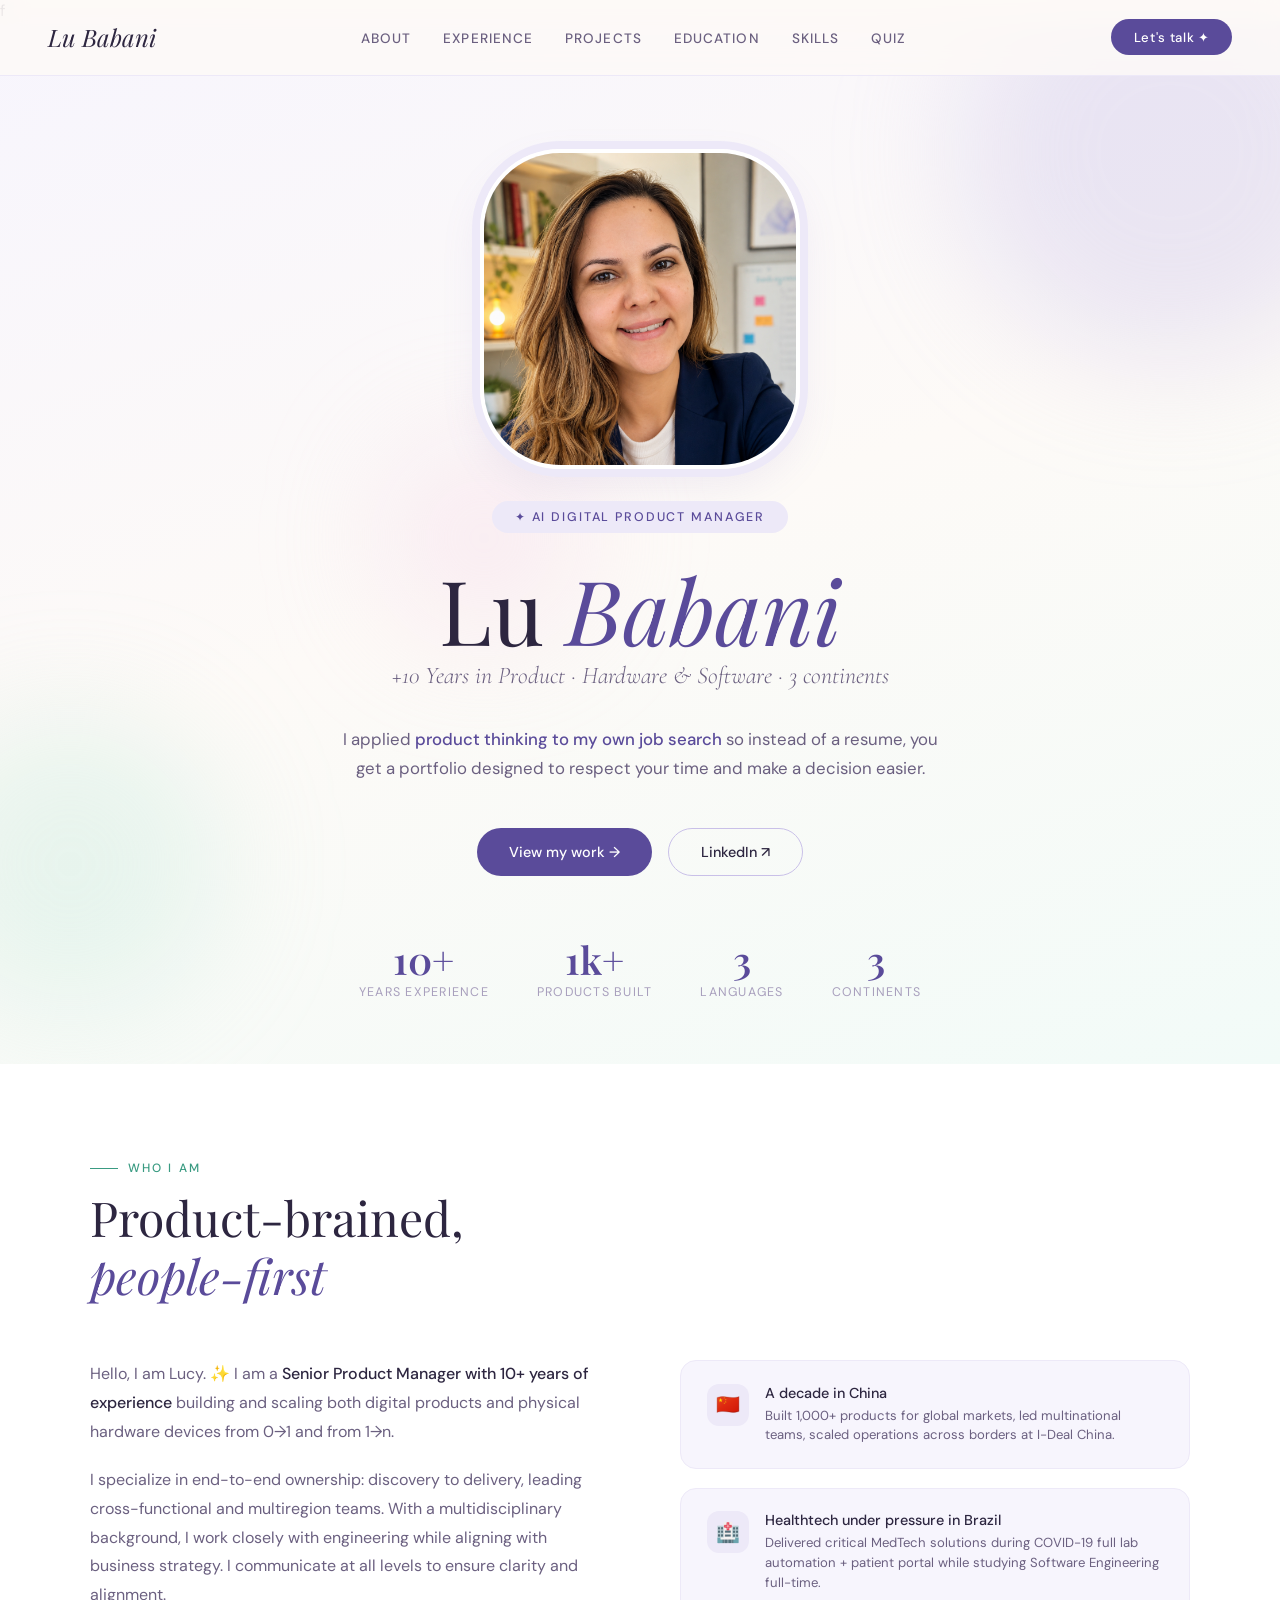
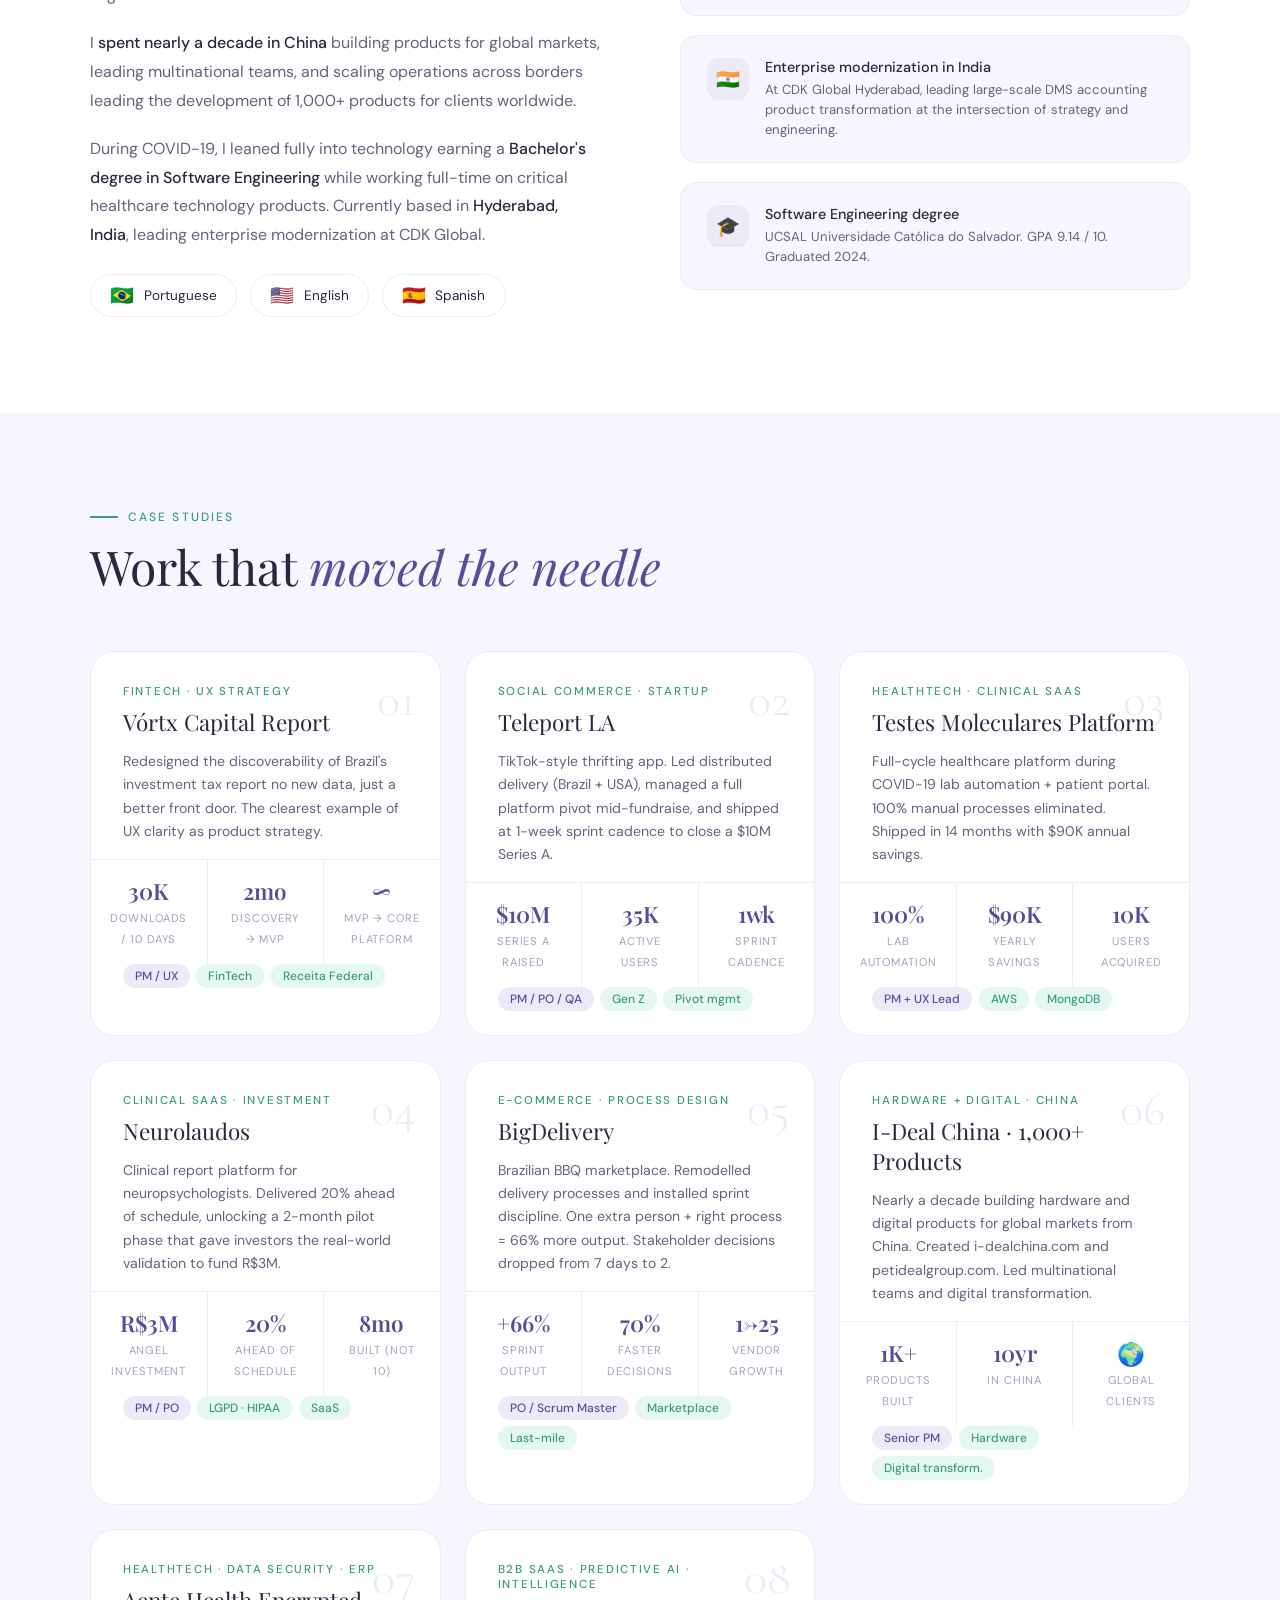
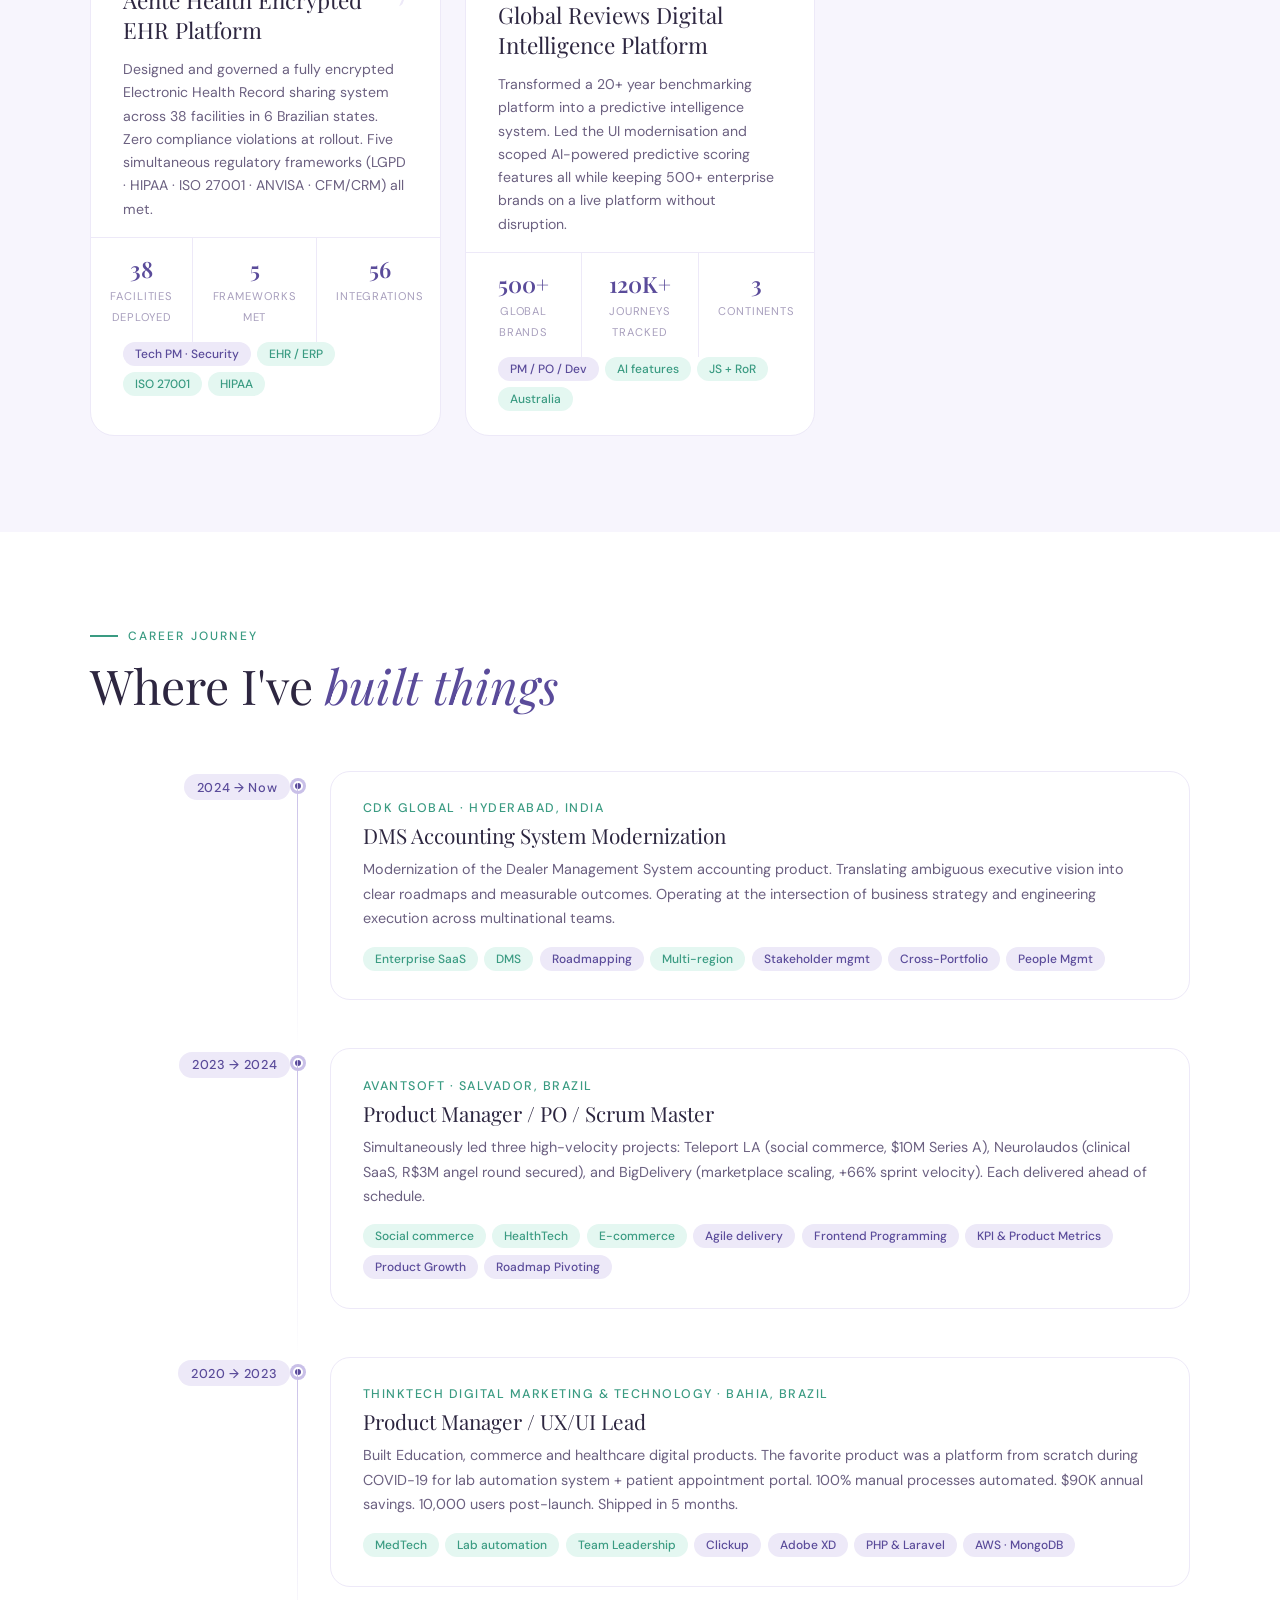
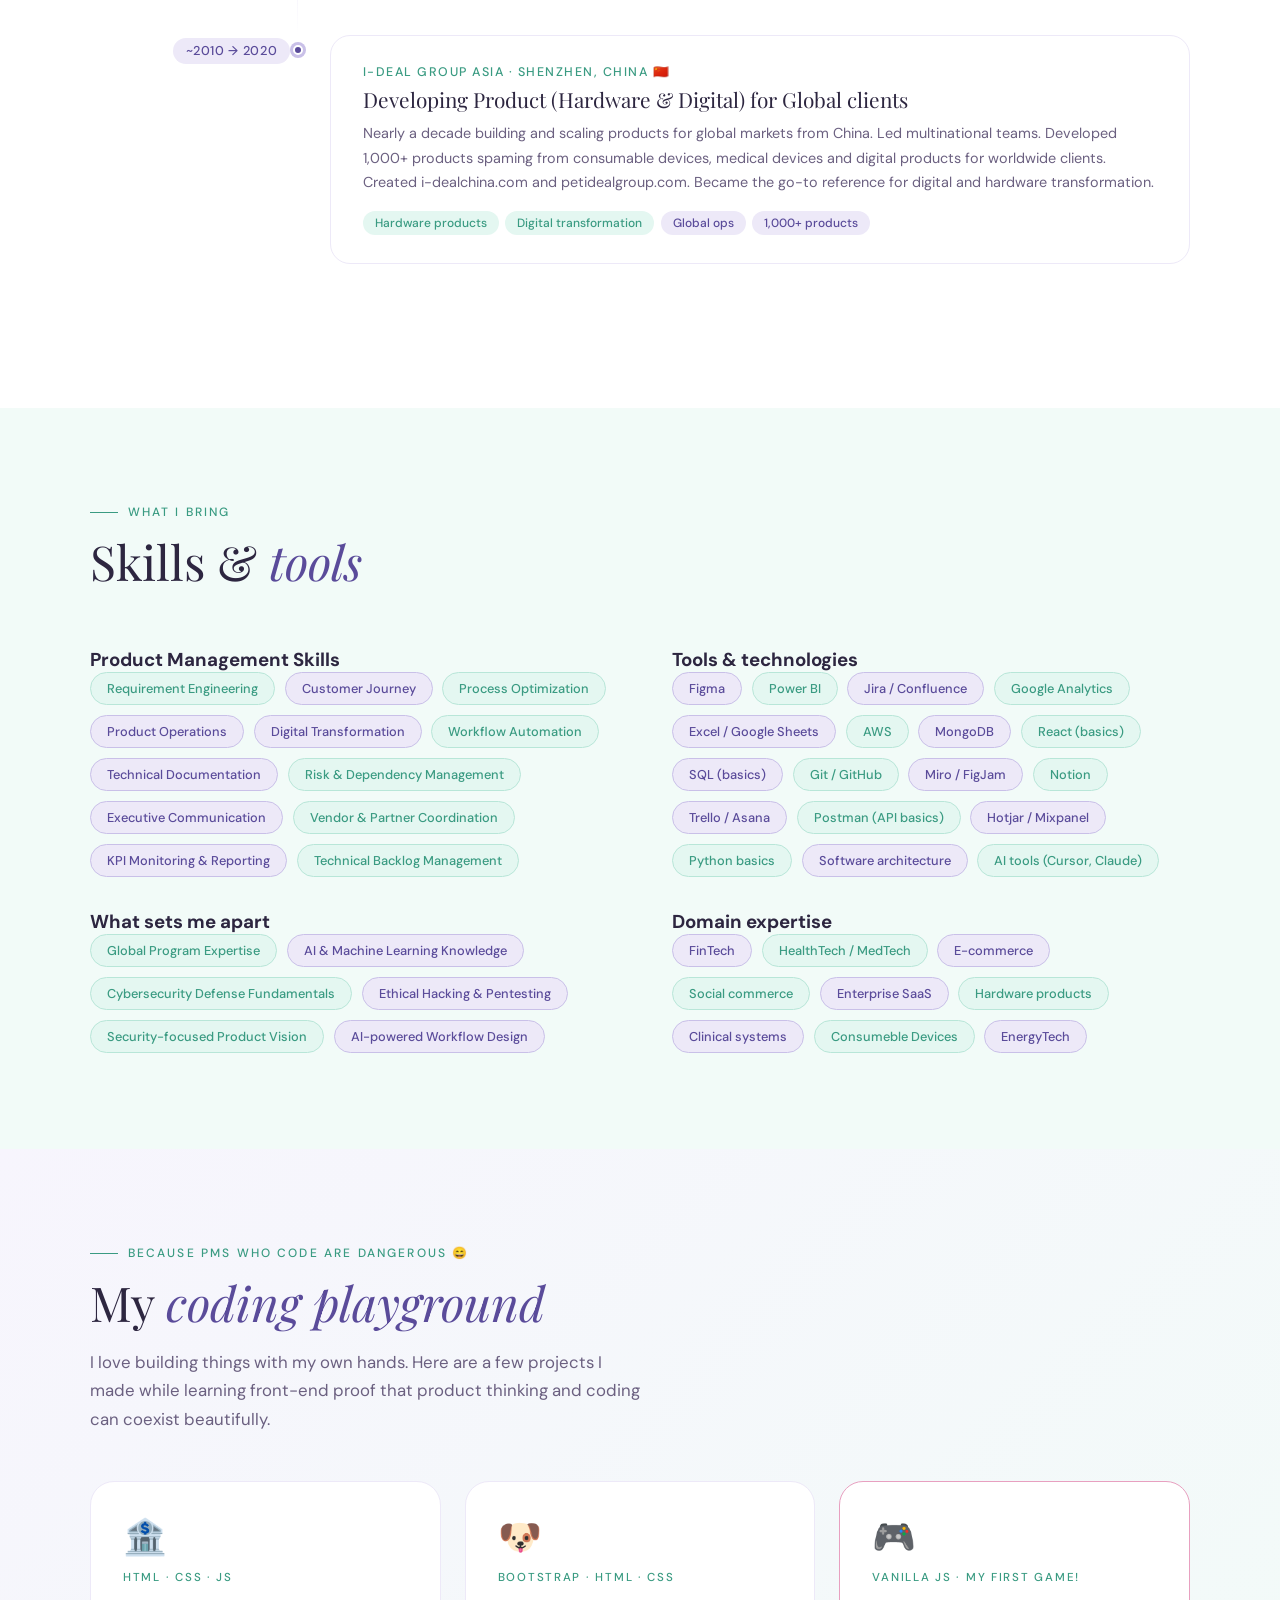
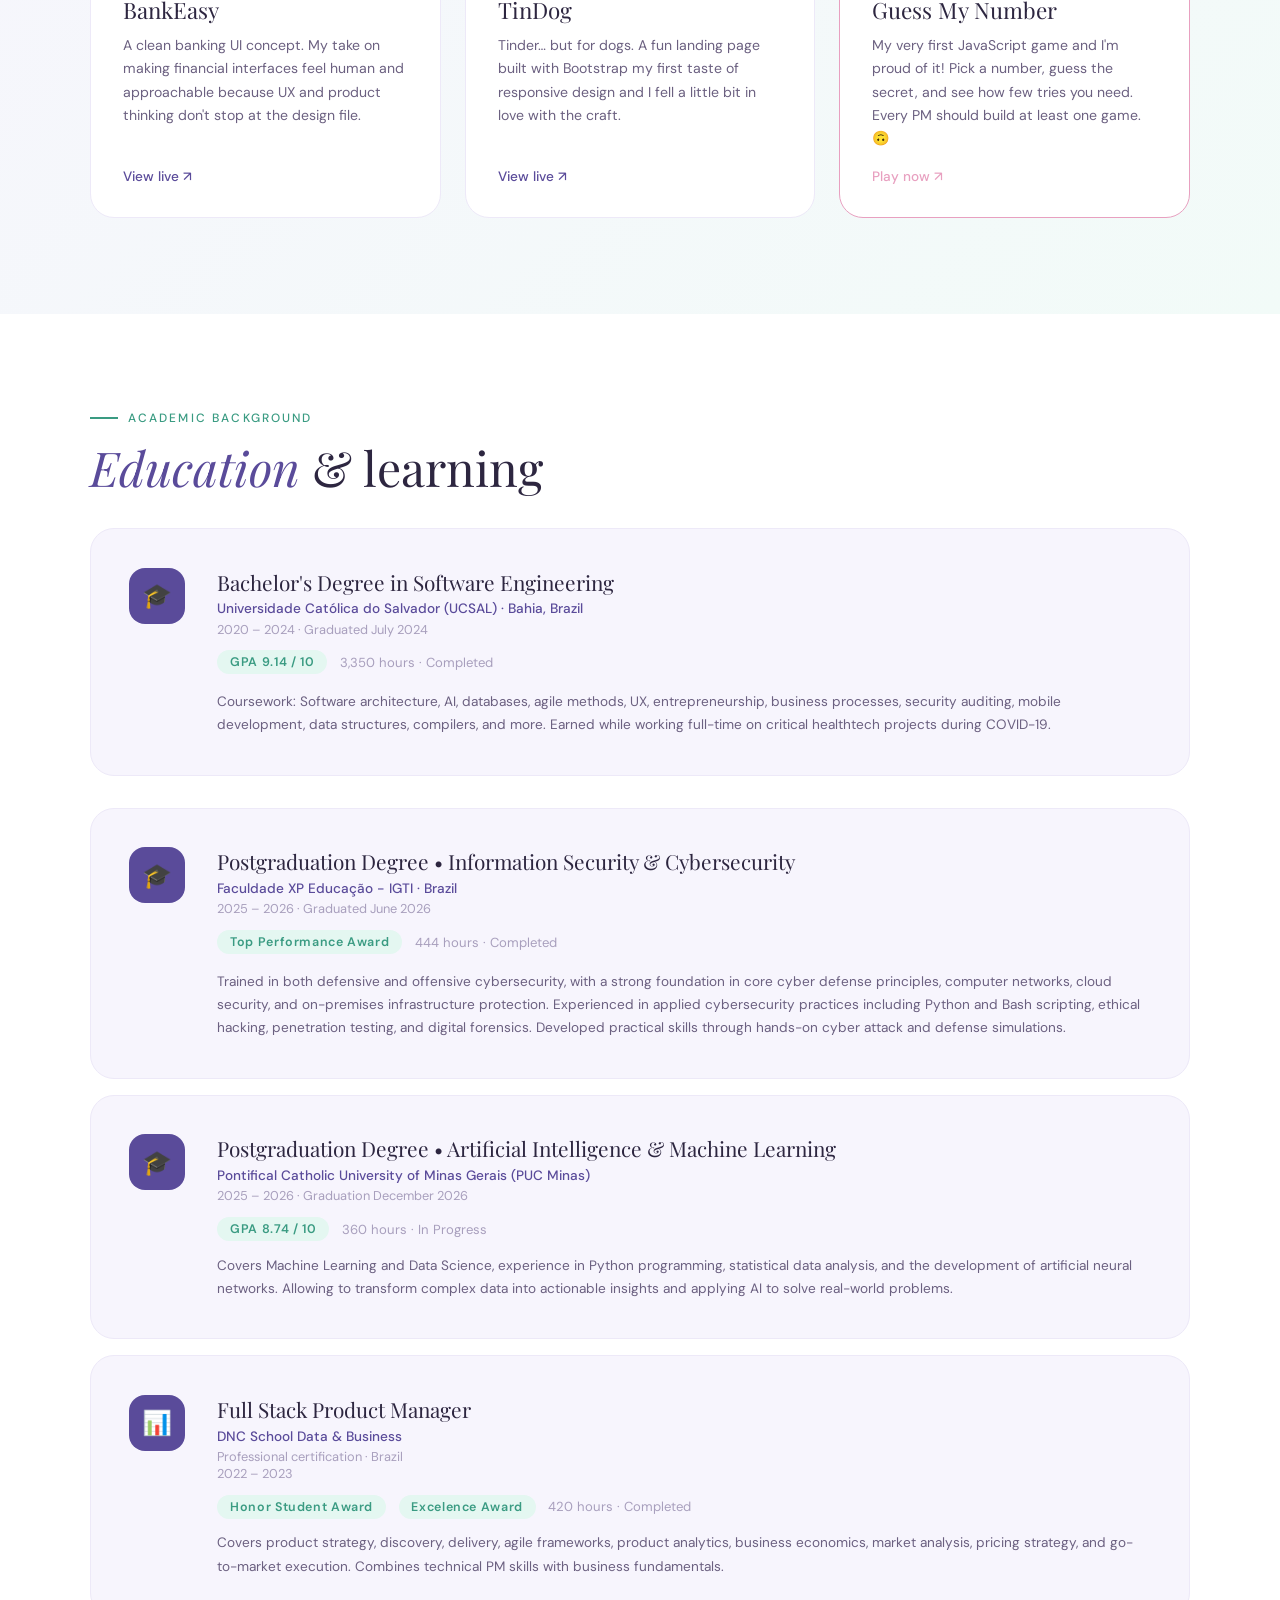
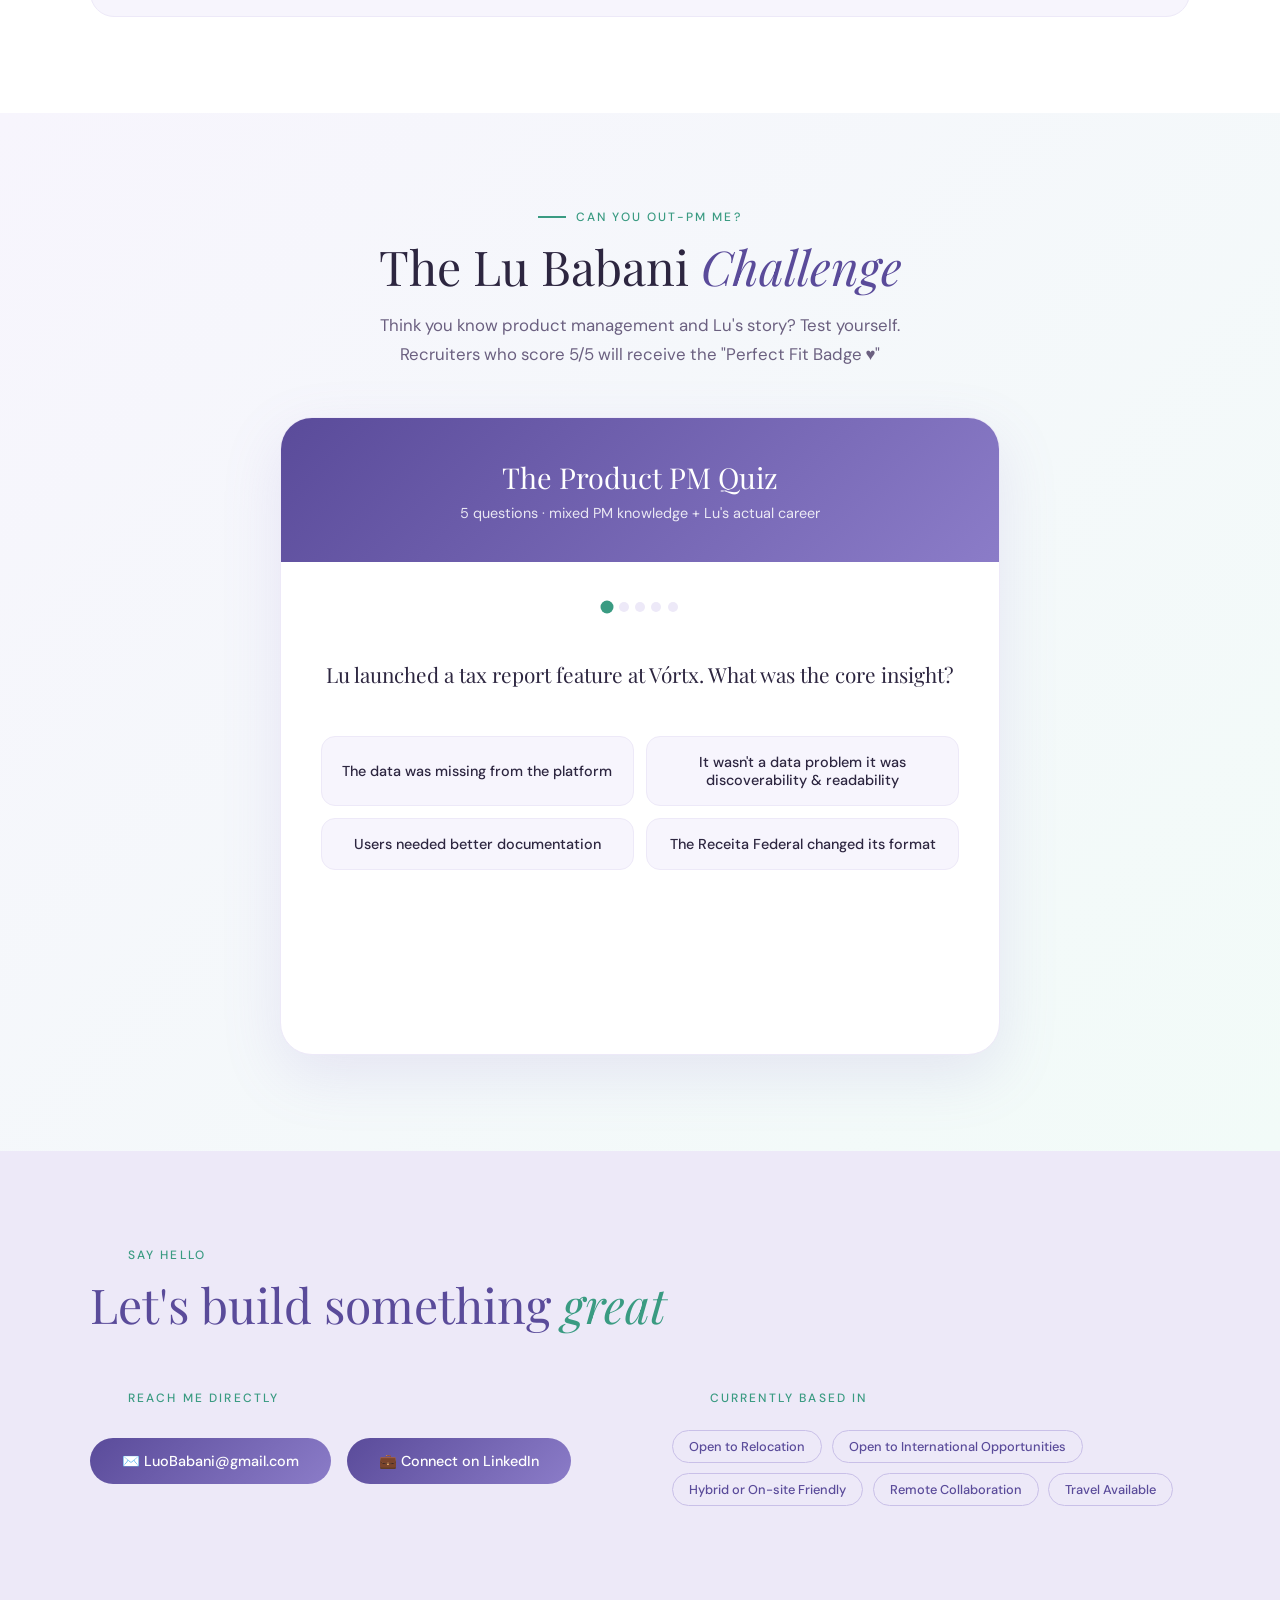
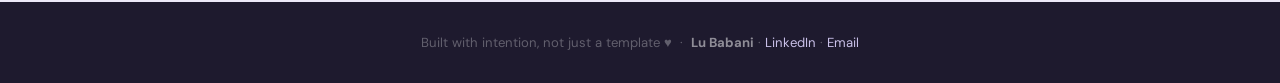
==== index.html @ e6a5f96e "Update index.html" ====
<!DOCTYPE html>
<html lang="en">
<head>
<meta charset="UTF-8">
<meta name="viewport" content="width=device-width, initial-scale=1.0">
<title>Lu Babani ✦ Tech Product Manager</title>f
<link rel="preconnect" href="https://fonts.googleapis.com">
<link href="https://fonts.googleapis.com/css2?family=Playfair+Display:ital,wght@0,400;0,600;1,400&family=DM+Sans:wght@300;400;500&family=Cormorant+Garamond:ital,wght@0,300;1,300&display=swap" rel="stylesheet">
<style>
:root {
  --lavender: #C9C0E8;
  --lavender-light: #EDE9F8;
  --lavender-pale: #F7F5FD;
  --lavender-deep: #8B7CC8;
  --lavender-dark: #5A4B9A;
  --mint: #B8E6D8;
  --mint-light: #E4F7F1;
  --mint-pale: #F2FBF8;
  --mint-deep: #6DCAB0;
  --mint-dark: #3A9B82;
  --blush: #F5D8E8;
  --blush-deep: #E8A0C0;
  --cream: #FDFAF7;
  --text-dark: #2D2640;
  --text-mid: #6B6080;
  --text-light: #A89FBD;
  --white: #FFFFFF;
  --shadow: rgba(140,120,200,0.12);
}

* { margin: 0; padding: 0; box-sizing: border-box; }

html { scroll-behavior: smooth; }

body {
  font-family: 'DM Sans', sans-serif;
  background: var(--cream);
  color: var(--text-dark);
  overflow-x: hidden;
}

/* ── NAV ── */
nav {
  position: fixed; top: 0; left: 0; right: 0; z-index: 100;
  padding: 1.2rem 3rem;
  display: flex; justify-content: space-between; align-items: center;
  background: rgba(253,250,247,0.85);
  backdrop-filter: blur(12px);
  border-bottom: 1px solid var(--lavender-light);
  transition: all 0.3s;
}
.nav-logo {
  font-family: 'Playfair Display', serif;
  font-size: 1.5rem; color: var();
  font-style: italic;
}
.nav-links { display: flex; gap: 2rem; list-style: none; }
.nav-links a {
  font-size: 0.85rem; letter-spacing: 0.08em; color: var(--text-mid);
  text-decoration: none; text-transform: uppercase; font-weight: 500;
  transition: color 0.2s;
}
.nav-links a:hover { color: var(); }
.nav-cta {
  background: var(--lavender-dark); color: white;
  padding: 0.6rem 1.4rem; border-radius: 100px;
  font-size: 0.82rem; font-weight: 500; letter-spacing: 0.05em;
  text-decoration: none; transition: all 0.2s;
  border: none; cursor: pointer;
}
.nav-cta:hover { background: var(--lavender-deep); transform: translateY(-1px); }

/* ── HERO ── */
#hero {
  min-height: 100vh;
  display: flex; align-items: center; justify-content: center;
  flex-direction: column;
  text-align: center;
  padding: 8rem 2rem 4rem;
  background: linear-gradient(160deg, var(--lavender-pale) 0%, var(--cream) 50%, var(--mint-pale) 100%);
  position: relative; overflow: hidden;
}

.hero-blob {
  position: absolute; border-radius: 50%;
  filter: blur(60px); pointer-events: none; animation: float 8s ease-in-out infinite;
}
.blob1 { width: 420px; height: 420px; background: rgba(201,192,232,0.35); top: -80px; right: -100px; animation-delay: 0s; }
.blob2 { width: 300px; height: 300px; background: rgba(184,230,216,0.3); bottom: 50px; left: -80px; animation-delay: 3s; }
.blob3 { width: 200px; height: 200px; background: rgba(245,216,232,0.4); top: 40%; left: 30%; animation-delay: 1.5s; }

@keyframes float {
  0%, 100% { transform: translateY(0) scale(1); }
  50% { transform: translateY(-30px) scale(1.04); }
}

.hero-tag {
  display: inline-block;
  background: var(--lavender-light);
  color: var(--lavender-dark);
  font-size: 0.78rem; letter-spacing: 0.15em; text-transform: uppercase; font-weight: 500;
  padding: 0.5rem 1.4rem; border-radius: 100px;
  margin-bottom: 1.8rem;
  animation: fadeUp 0.6s ease both;
}
.hero-name {
  font-family: 'Playfair Display', serif;
  font-size: clamp(3rem, 7vw, 6rem);
  font-weight: 400; line-height: 1.05;
  color: var(--text-dark); margin-bottom: 0.3rem;
  animation: fadeUp 0.7s 0.1s ease both;
}
.hero-name em { font-style: italic; color: var(--lavender-dark); }
.hero-role {
  font-family: 'Cormorant Garamond', serif;
  font-size: clamp(1.1rem, 2vw, 1.5rem);
  font-weight: 300; font-style: italic;
  color: var(--text-mid); margin-bottom: 2.2rem;
  animation: fadeUp 0.7s 0.2s ease both;
}
.hero-desc {
  max-width: 600px; font-size: 1.05rem; line-height: 1.75;
  color: var(--text-mid); margin-bottom: 2.8rem;
  animation: fadeUp 0.7s 0.3s ease both;
}
.hero-desc strong { color: var(--lavender-dark); font-weight: 500; }

.hero-actions {
  display: flex; gap: 1rem; justify-content: center; flex-wrap: wrap;
  animation: fadeUp 0.7s 0.4s ease both;
}
.btn-primary {
  background: var(--lavender-dark); color: white;
  padding: 0.85rem 2rem; border-radius: 100px;
  font-size: 0.9rem; font-weight: 500; text-decoration: none;
  transition: all 0.2s; display: inline-flex; align-items: center; gap: 0.5rem;
}
.btn-primary:hover { background: var(--lavender-deep); transform: translateY(-2px); box-shadow: 0 8px 24px rgba(90,75,154,0.25); }
.btn-secondary {
  background: transparent; color: var(--text-dark);
  padding: 0.85rem 2rem; border-radius: 100px;
  font-size: 0.9rem; font-weight: 500; text-decoration: none;
  border: 1.5px solid var(--lavender);
  transition: all 0.2s; display: inline-flex; align-items: center; gap: 0.5rem;
}
.btn-secondary:hover { border-color: var(--lavender-dark); color: var(--lavender-dark); transform: translateY(-2px); }

.hero-stats {
  display: flex; gap: 3rem; justify-content: center; flex-wrap: wrap;
  margin-top: 4rem; animation: fadeUp 0.7s 0.5s ease both;
}
.stat-item { text-align: center; }
.stat-num {
  font-family: 'Playfair Display', serif; font-size: 2.4rem; font-weight: 600;
  color: var(--lavender-dark); display: block; line-height: 1;
}
.stat-label { font-size: 0.78rem; text-transform: uppercase; letter-spacing: 0.1em; color: var(--text-light); margin-top: 0.4rem; }

.hero-photo {
  width: 320px; height: 320px; border-radius: 25%;
  object-fit: cover; object-position: center top;
  border: 4px solid white;
  box-shadow: 0 0 0 8px var(--lavender-light), 0 16px 40px var(--shadow);
  margin-bottom: 2rem;
  animation: fadeUp 0.6s ease both;
}

@keyframes fadeUp {
  from { opacity: 0; transform: translateY(24px); }
  to { opacity: 1; transform: translateY(0); }
}

/* ── SECTIONS ── */
section { padding: 6rem 2rem; }
.section-inner { max-width: 1100px; margin: 0 auto; }

.section-label {
  font-size: 0.75rem; text-transform: uppercase; letter-spacing: 0.18em;
  color: var(--mint-dark); font-weight: 500; margin-bottom: 0.8rem;
  display: flex; align-items: center; gap: 0.6rem;
}
.section-label::before { content: ''; display: block; width: 28px; height: 1.5px; background: var(--mint-dark); }

.section-title {
  font-family: 'Playfair Display', serif; font-size: clamp(2rem, 4vw, 3rem);
  font-weight: 400; line-height: 1.2; margin-bottom: 1rem; color: var(--text-dark);
}
.section-title em { font-style: italic; color: var(--lavender-dark); }
.section-sub { font-size: 1.05rem; color: var(--text-mid); line-height: 1.7; max-width: 560px; }

/* ── ABOUT ── */
#about { background: var(--white); }
.about-grid {
  display: grid; grid-template-columns: 1fr 1fr; gap: 5rem; align-items: start;
  margin-top: 3.5rem;
}
@media(max-width:768px){ .about-grid { grid-template-columns: 1fr; gap: 2.5rem; } }
.about-text p { font-size: 1rem; line-height: 1.8; color: var(--text-mid); margin-bottom: 1.2rem; }
.about-text p strong { color: var(--text-dark); font-weight: 500; }
.about-highlights { display: flex; flex-direction: column; gap: 1.2rem; }
.highlight-card {
  background: var(--lavender-pale); border: 1px solid var(--lavender-light);
  border-radius: 16px; padding: 1.4rem 1.6rem;
  display: flex; gap: 1rem; align-items: flex-start;
  transition: all 0.25s;
}
.highlight-card:hover { border-color: var(--lavender); transform: translateX(4px); }
.highlight-icon {
  width: 42px; height: 42px; border-radius: 12px; flex-shrink: 0;
  background: var(--lavender-light); display: flex; align-items: center; justify-content: center;
  font-size: 1.2rem;
}
.highlight-card h4 { font-size: 0.9rem; font-weight: 500; color: var(--text-dark); margin-bottom: 0.25rem; }
.highlight-card p { font-size: 0.82rem; color: var(--text-mid); line-height: 1.5; }

/* ── EXPERIENCE TIMELINE ── */
#experience { background: var(--white); }
.timeline { margin-top: 3.5rem; display: flex; flex-direction: column; gap: 0; }
.timeline-item {
  display: grid; grid-template-columns: 200px 1fr;
  gap: 2.5rem; position: relative; padding-bottom: 3rem;
}
.timeline-item::after {
  content: ''; position: absolute;
  left: 207px; top: 12px; bottom: 0; width: 1px;
  background: linear-gradient(to bottom, var(--lavender), transparent);
}
.timeline-item:last-child::after { display: none; }
@media(max-width:768px){ .timeline-item { grid-template-columns: 1fr; } .timeline-item::after { display: none; } }
.timeline-date {
  text-align: right; padding-top: 0.2rem;
}
.timeline-date span {
  font-size: 0.8rem; color: var(--lavender-dark); font-weight: 500;
  letter-spacing: 0.05em; background: var(--lavender-light); padding: 0.3rem 0.8rem; border-radius: 100px;
  display: inline-block;
}
.timeline-dot {
  position: absolute; left: 203px; top: 10px;
  width: 10px; height: 10px; border-radius: 50%;
  background: var(--lavender-dark); border: 2px solid white;
  box-shadow: 0 0 0 3px var(--lavender);
}
@media(max-width:768px){ .timeline-dot { display: none; } }
.timeline-content {
  background: white; border-radius: 20px;
  padding: 1.8rem 2rem; border: 1px solid var(--lavender-light);
  transition: all 0.25s;
}
.timeline-content:hover { box-shadow: 0 8px 30px var(--shadow); transform: translateY(-2px); }
.timeline-company {
  font-size: 0.78rem; text-transform: uppercase; letter-spacing: 0.12em;
  color: var(--mint-dark); font-weight: 500; margin-bottom: 0.3rem;
}
.timeline-role {
  font-family: 'Playfair Display', serif; font-size: 1.3rem;
  font-weight: 400; color: var(--text-dark); margin-bottom: 0.5rem;
}
.timeline-desc { font-size: 0.9rem; color: var(--text-mid); line-height: 1.7; margin-bottom: 1rem; }
.timeline-tags { display: flex; flex-wrap: wrap; gap: 0.4rem; }
.tag {
  font-size: 0.75rem; padding: 0.25rem 0.75rem; border-radius: 100px;
  background: var(--mint-light); color: var(--mint-dark); font-weight: 500;
}
.tag.lav { background: var(--lavender-light); color: var(--lavender-dark); }

/* ── PROJECTS ── */
#projects { background: var(--lavender-pale); }
.projects-grid {
  display: grid; grid-template-columns: repeat(auto-fit, minmax(300px, 1fr));
  gap: 1.5rem; margin-top: 3.5rem;
}
.project-card {
  border-radius: 24px; overflow: hidden;
  border: 1px solid var(--lavender-light); background: white;
  transition: all 0.3s; cursor: pointer; position: relative;
}
.project-card:hover { box-shadow: 0 16px 40px var(--shadow); transform: translateY(-4px); }
.project-header {
  padding: 2rem 2rem 1rem; position: relative;
}
.project-emoji { font-size: 2rem; margin-bottom: 0.8rem; display: block; }
.project-num {
  position: absolute; top: 1.5rem; right: 1.5rem;
  font-family: 'Cormorant Garamond', serif; font-size: 3rem; font-weight: 300;
  color: var(--lavender-light); line-height: 1;
}
.project-cat {
  font-size: 0.72rem; text-transform: uppercase; letter-spacing: 0.15em;
  color: var(--mint-dark); font-weight: 500; margin-bottom: 0.5rem;
}
.project-title {
  font-family: 'Playfair Display', serif; font-size: 1.4rem;
  font-weight: 400; margin-bottom: 0.8rem;
}
.project-desc { font-size: 0.88rem; color: var(--text-mid); line-height: 1.65; }
.project-metrics {
  display: flex; gap: 0; border-top: 1px solid var(--lavender-light);
}
.metric-box {
  flex: 1; padding: 1rem 1.2rem; text-align: center;
  border-right: 1px solid var(--lavender-light);
}
.metric-box:last-child { border-right: none; }
.metric-val {
  font-family: 'Playfair Display', serif; font-size: 1.4rem; font-weight: 600;
  color: var(--lavender-dark); display: block;
}
.metric-lbl { font-size: 0.7rem; color: var(--text-light); text-transform: uppercase; letter-spacing: 0.08em; }
.project-body { padding: 0 2rem 1.5rem; }

/* ── SKILLS ── */
#skills { background: var(--mint-pale); }
.skills-layout { display: grid; grid-template-columns: 1fr 1fr; gap: 4rem; margin-top: 3.5rem; }
@media(max-width:768px){ .skills-layout { grid-template-columns: 1fr; } }
.skills-col h3 {
  font-family: 'Playfair Display', serif; font-size: 1.2rem;
  font-weight: 400; margin-bottom: 1.5rem; color: var(--text-dark);
  border-bottom: 1px solid var(--mint); padding-bottom: 0.8rem;
}
.skill-bar { margin-bottom: 1.2rem; }
.skill-bar-header { display: flex; justify-content: space-between; margin-bottom: 0.4rem; }
.skill-name { font-size: 0.88rem; font-weight: 500; color: var(--text-dark); }
.skill-pct { font-size: 0.8rem; color: var(--text-light); }
.skill-track { height: 6px; background: var(--lavender-light); border-radius: 100px; overflow: hidden; }
.skill-fill {
  height: 100%; border-radius: 100px;
  background: linear-gradient(90deg, var(--lavender-deep), var(--mint-deep));
  transform: scaleX(0); transform-origin: left;
  transition: transform 1.2s cubic-bezier(0.16,1,0.3,1);
}
.skill-fill.animate { transform: scaleX(1); }
.skill-pills { display: flex; flex-wrap: wrap; gap: 0.6rem; }
.skill-pill {
  padding: 0.45rem 1rem; border-radius: 100px; font-size: 0.8rem; font-weight: 500;
  background: var(--lavender-light); color: var(--lavender-dark); border: 1px solid var(--lavender);
  transition: all 0.2s;
}
.skill-pill:hover { background: var(--lavender-dark); color: white; }
.skill-pill.mint { background: var(--mint-light); color: var(--mint-dark); border-color: var(--mint); }
.skill-pill.mint:hover { background: var(--mint-dark); color: white; }

/* ── LANGUAGE ── */
.lang-chips { display: flex; gap: 0.8rem; flex-wrap: wrap; margin-top: 1.5rem; }
.lang-chip {
  display: flex; align-items: center; gap: 0.6rem;
  background: white; border: 1px solid var(--lavender-light); border-radius: 100px;
  padding: 0.5rem 1.2rem; font-size: 0.85rem;
}
.lang-flag { font-size: 1.2rem; }
.lang-lv { font-size: 0.7rem; color: var(--text-light); margin-left: 0.3rem; }

/* ── EDUCATION ── */
#education { background: white; }
.edu-card {
  background: var(--lavender-pale); border: 1px solid var(--lavender-light);
  border-radius: 24px; padding: 2.4rem; display: flex; gap: 2rem; align-items: flex-start;
  margin-top: 2rem; transition: all 0.25s;
}
.edu-card:hover { box-shadow: 0 8px 30px var(--shadow); }
.edu-icon {
  width: 56px; height: 56px; flex-shrink: 0; border-radius: 16px;
  background: var(--lavender-dark); display: flex; align-items: center; justify-content: center;
  font-size: 1.5rem;
}
.edu-info h3 { font-family: 'Playfair Display', serif; font-size: 1.3rem; font-weight: 400; margin-bottom: 0.3rem; }
.edu-info .school { font-size: 0.85rem; color: var(--lavender-dark); font-weight: 500; margin-bottom: 0.2rem; }
.edu-info .period { font-size: 0.8rem; color: var(--text-light); }
.edu-gpa { margin-top: 0.8rem; display: flex; align-items: center; gap: 0.8rem; }
.gpa-badge {
  background: var(--mint-light); color: var(--mint-dark); border-radius: 100px;
  font-size: 0.78rem; font-weight: 600; padding: 0.25rem 0.8rem; letter-spacing: 0.05em;
}

/* ── GAME SECTION ── */
#game { background: linear-gradient(135deg, var(--lavender-pale), var(--mint-pale)); }
.game-wrapper {
  max-width: 720px; margin: 3rem auto 0;
  background: white; border-radius: 32px; overflow: hidden;
  border: 1px solid var(--lavender-light);
  box-shadow: 0 20px 60px rgba(140,120,200,0.15);
}
.game-top {
  background: linear-gradient(135deg, var(--lavender-dark), var(--lavender-deep));
  padding: 2.5rem; color: white; text-align: center;
}
.game-top h2 { font-family: 'Playfair Display', serif; font-size: 1.8rem; font-weight: 400; margin-bottom: 0.5rem; }
.game-top p { font-size: 0.9rem; opacity: 0.85; }
.game-body { padding: 2.5rem; }
.game-progress {
  display: flex; gap: 0.4rem; margin-bottom: 2rem; justify-content: center;
}
.progress-dot {
  width: 10px; height: 10px; border-radius: 50%;
  background: var(--lavender-light); transition: all 0.3s;
}
.progress-dot.done { background: var(--lavender-dark); }
.progress-dot.current { background: var(--mint-dark); transform: scale(1.3); }
.game-question {
  font-family: 'Playfair Display', serif; font-size: 1.3rem; text-align: center;
  margin-bottom: 2rem; color: var(--text-dark); min-height: 60px;
  display: flex; align-items: center; justify-content: center;
}
.game-options { display: grid; grid-template-columns: 1fr 1fr; gap: 0.8rem; margin-bottom: 1.5rem; }
.game-option {
  padding: 1rem 1.2rem; border-radius: 14px; border: 1.5px solid var(--lavender-light);
  background: var(--lavender-pale); cursor: pointer; text-align: center;
  font-size: 0.9rem; font-weight: 500; color: var(--text-dark);
  transition: all 0.2s; font-family: 'DM Sans', sans-serif;
}
.game-option:hover { border-color: var(--lavender-dark); background: var(--lavender-light); transform: translateY(-2px); }
.game-option.correct { border-color: var(--mint-dark); background: var(--mint-light); color: var(--mint-dark); }
.game-option.wrong { border-color: #E8A0A0; background: #FEF0F0; color: #C05050; }
.game-feedback {
  text-align: center; font-size: 0.9rem; color: var(--text-mid);
  min-height: 40px; display: flex; align-items: center; justify-content: center;
  line-height: 1.5; font-style: italic;
}
.game-score-display {
  text-align: center; padding: 1.5rem;
  border-top: 1px solid var(--lavender-light); margin-top: 1rem;
}
.game-score { font-family: 'Playfair Display', serif; font-size: 3rem; color: var(--lavender-dark); }
.score-msg { font-size: 0.95rem; color: var(--text-mid); margin-top: 0.5rem; line-height: 1.6; }
.btn-restart {
  margin-top: 1.2rem; background: var(--lavender-dark); color: white;
  border: none; padding: 0.8rem 2rem; border-radius: 100px;
  font-size: 0.9rem; font-weight: 500; cursor: pointer;
  transition: all 0.2s; font-family: 'DM Sans', sans-serif;
}
.btn-restart:hover { background: var(--lavender-deep); transform: translateY(-2px); }

/* ── CONTACT ── */
#contact { background: var(--lavender-light); color: white; }
#contact .section-label { color: var(--mint-dark); }
#contact .section-label::before { background: var(--lavender-light); }
#contact .section-title { color: var(--lavender-dark); }
#contact .section-title em { color: var(--mint-dark); }
.contact-grid {
  display: grid; grid-template-columns: 1fr 1fr; gap: 4rem;
  margin-top: 3.5rem;
}
@media(max-width:768px){ .contact-grid { grid-template-columns: 1fr; } }
.contact-info p { color: rgba(255,255,255,0.65); font-size: 1rem; line-height: 1.75; margin-bottom: 2rem; }
.contact-links { display: flex; flex-direction: column; gap: 1rem; }
.contact-link {
  display: flex; align-items: center; gap: 1rem;
  color: rgba(255,255,255,0.75); text-decoration: none; font-size: 0.9rem;
  padding: 0.8rem 1.2rem; border-radius: 12px;
  border: 1px solid rgba(255,255,255,0.1); transition: all 0.2s;
}
.contact-link:hover { background: rgba(255,255,255,0.06); color: white; border-color: var(--lavender); }
.contact-link-icon {
  width: 36px; height: 36px; border-radius: 10px;
  background: rgba(201,192,232,0.15); display: flex; align-items: center; justify-content: center;
  font-size: 1.1rem; flex-shrink: 0;
}

/* ── FOOTER ── */
footer {
  background: #1E1A2E; padding: 2rem; text-align: center;
  font-size: 0.82rem; color: rgba(255,255,255,0.3);
}
footer a { color: var(--lavender); text-decoration: none; }
footer a:hover { color: white; }

/* ── CODING CARDS ── */
.coding-card {
  background: white; border-radius: 24px; padding: 2rem;
  border: 1.5px solid var(--lavender-light); text-decoration: none;
  display: flex; flex-direction: column; gap: 0.6rem;
  transition: all 0.3s; cursor: pointer; position: relative; overflow: hidden;
}
.coding-card::before {
  content: ''; position: absolute; inset: 0;
  background: linear-gradient(135deg, var(--lavender-pale), var(--mint-pale));
  opacity: 0; transition: opacity 0.3s;
}
.coding-card:hover { box-shadow: 0 16px 40px var(--shadow); transform: translateY(-4px); border-color: var(--lavender); }
.coding-card:hover::before { opacity: 1; }
.coding-emoji { font-size: 2.2rem; position: relative; z-index: 1; }
.coding-label { font-size: 0.72rem; text-transform: uppercase; letter-spacing: 0.15em; color: var(--mint-dark); font-weight: 500; position: relative; z-index: 1; }
.coding-title { font-family: 'Playfair Display', serif; font-size: 1.4rem; font-weight: 400; color: var(--text-dark); position: relative; z-index: 1; }
.coding-desc { font-size: 0.88rem; color: var(--text-mid); line-height: 1.65; flex: 1; position: relative; z-index: 1; }
.coding-link { font-size: 0.85rem; font-weight: 500; color: var(--lavender-dark); margin-top: 0.5rem; position: relative; z-index: 1; }

/* ── GAME ANIMATIONS ── */
@keyframes bounceIn {
  0% { transform: scale(0) translateY(30px); opacity: 0; }
  60% { transform: scale(1.3) translateY(-10px); opacity: 1; }
  80% { transform: scale(0.9) translateY(5px); }
  100% { transform: scale(1) translateY(0); opacity: 1; }
}
@keyframes floatUp {
  0% { transform: translateY(0) rotate(0deg); opacity: 1; }
  100% { transform: translateY(-120px) rotate(20deg); opacity: 0; }
}
@keyframes firework {
  0% { transform: scale(0); opacity: 1; }
  50% { transform: scale(1.5); opacity: 0.8; }
  100% { transform: scale(2.5); opacity: 0; }
}
@keyframes celebrate {
  0%,100% { transform: rotate(-5deg) scale(1); }
  50% { transform: rotate(5deg) scale(1.1); }
}
.game-emoji-float {
  position: absolute; font-size: 2rem; pointer-events: none;
  animation: floatUp 1.2s ease-out forwards;
  z-index: 50;
}
.game-correct-anim {
  display: flex; flex-direction: column; align-items: center; gap: 0.4rem;
  animation: bounceIn 0.6s cubic-bezier(0.16,1,0.3,1) forwards;
  margin: 0.5rem auto;
}
.game-correct-face { font-size: 3rem; }
.game-well-done { font-size: 1rem; font-weight: 500; color: var(--mint-dark); font-family: 'Playfair Display', serif; }
.fireworks-canvas { position: absolute; inset: 0; pointer-events: none; overflow: hidden; border-radius: 32px; }
.firework-particle {
  position: absolute; width: 8px; height: 8px; border-radius: 50%;
  animation: firework 0.8s ease-out forwards;
}
.end-face { font-size: 5rem; display: block; text-align: center; animation: celebrate 0.8s ease-in-out infinite; }
.end-title { font-family: 'Playfair Display', serif; font-size: 1.6rem; font-weight: 400; text-align: center; margin: 0.5rem 0; color: var(--text-dark); }

/* ── REVEAL ── */
.reveal { opacity: 0; transform: translateY(30px); transition: all 0.7s cubic-bezier(0.16,1,0.3,1); }
.reveal.visible { opacity: 1; transform: translateY(0); }
.reveal-delay-1 { transition-delay: 0.1s; }
.reveal-delay-2 { transition-delay: 0.2s; }
.reveal-delay-3 { transition-delay: 0.3s; }

/* ── RESPONSIVE NAV ── */
@media(max-width:768px){
  nav { padding: 1rem 1.5rem; }
  .nav-links { display: none; }
  .hero-stats { gap: 1.5rem; }
}
</style>
</head>
<body>

<!-- NAV -->
<nav id="mainNav">
  <span class="nav-logo">Lu Babani</span>
  <ul class="nav-links">
    <li><a href="#about">About</a></li>
    <li><a href="#experience">Experience</a></li>
    <li><a href="#projects">Projects</a></li>
    <li><a href="#education">Education</a></li>
    <li><a href="#skills">Skills</a></li>
    <li><a href="#game">Quiz</a></li>
  </ul>
  <a href="#contact" class="nav-cta">Let's talk ✦</a>
</nav>

<!-- HERO -->
<section id="hero">
  <div class="hero-blob blob1"></div>
  <div class="hero-blob blob2"></div>
  <div class="hero-blob blob3"></div>

  <img src="data:image/svg+xml,%3Csvg xmlns='http://www.w3.org/2000/svg' viewBox='0 0 320 320'%3E%3Ccircle cx='80' cy='80' r='80' fill='%23EDE9F8'/%3E%3C/svg%3E" alt="Lu Babani" class="hero-photo" id="heroPhoto">
  <div class="hero-tag">✦ AI Digital Product Manager</div>
  <h1 class="hero-name">Lu <em>Babani</em></h1>
  <p class="hero-role"> +10 Years in Product · Hardware & Software · 3 continents </p>
  <p class="hero-desc">
    I applied <strong>product thinking to my own job search</strong> so instead of a resume, you get a portfolio designed to respect your time and make a decision easier.
  </p>
  <div class="hero-actions">
    <a href="#projects" class="btn-primary">View my work →</a>
    <a href="https://www.linkedin.com/in/lubabani/" target="_blank" class="btn-secondary">LinkedIn ↗</a>
  </div>
  <div class="hero-stats">
    <div class="stat-item"><span class="stat-num">10+</span><div class="stat-label">Years Experience</div></div>
    <div class="stat-item"><span class="stat-num">1k+</span><div class="stat-label">Products Built</div></div>
    <div class="stat-item"><span class="stat-num">3</span><div class="stat-label">Languages</div></div>
    <div class="stat-item"><span class="stat-num">3</span><div class="stat-label">Continents</div></div>
  </div>
</section>

<!-- ABOUT -->
<section id="about">
  <div class="section-inner">
    <div class="section-label">Who I am</div>
    <h2 class="section-title">Product-brained,<br><em>people-first</em></h2>
    <div class="about-grid reveal">
      <div class="about-text">
        <p>Hello, I am Lucy. ✨ I am a <strong>Senior Product Manager with 10+ years of experience</strong> building and scaling both digital products and physical hardware devices from 0→1 and from 1→n.</p>
        <p>I specialize in end-to-end ownership: discovery to delivery, leading cross-functional and multiregion teams. With a multidisciplinary background, I work closely with engineering while aligning with business strategy. I communicate at all levels to ensure clarity and alignment.</p>
        <p>I <strong>spent nearly a decade in China</strong> building products for global markets, leading multinational teams, and scaling operations across borders leading the development of 1,000+ products for clients worldwide.</p>
        <p>During COVID-19, I leaned fully into technology earning a <strong>Bachelor's degree in Software Engineering</strong> while working full-time on critical healthcare technology products. Currently based in <strong>Hyderabad, India</strong>, leading enterprise modernization at CDK Global.</p>
        <div class="lang-chips" style="margin-top:1.5rem;">
          <div class="lang-chip"><span class="lang-flag">🇧🇷</span> Portuguese </div>
          <div class="lang-chip"><span class="lang-flag">🇺🇸</span> English </div>
          <div class="lang-chip"><span class="lang-flag">🇪🇸</span> Spanish </div>
          
        </div>
      </div>
      <div class="about-highlights">
        <div class="highlight-card">
          <div class="highlight-icon">🇨🇳</div>
          <div>
            <h4>A decade in China</h4>
            <p>Built 1,000+ products for global markets, led multinational teams, scaled operations across borders at I-Deal China.</p>
          </div>
        </div>
        <div class="highlight-card">
          <div class="highlight-icon">🏥</div>
          <div>
            <h4>Healthtech under pressure in Brazil</h4>
            <p>Delivered critical MedTech solutions during COVID-19 full lab automation + patient portal while studying Software Engineering full-time.</p>
          </div>
        </div>
        <div class="highlight-card">
          <div class="highlight-icon">🇮🇳</div>
          <div>
            <h4>Enterprise modernization in India</h4>
            <p>At CDK Global Hyderabad, leading large-scale DMS accounting product transformation at the intersection of strategy and engineering.</p>
          </div>
        </div>
        <div class="highlight-card">
          <div class="highlight-icon">🎓</div>
          <div>
            <h4>Software Engineering degree</h4>
            <p>UCSAL Universidade Católica do Salvador. GPA 9.14 / 10. Graduated 2024.</p>
          </div>
        </div>
      </div>
    </div>
  </div>
</section>

<!-- My Fav Products ♥ -->
<section id="projects">
  <div class="section-inner">
    <div class="section-label reveal">Case studies</div>
    <h2 class="section-title reveal">Work that <em>moved the needle</em></h2>
    <div class="projects-grid">

      <div class="project-card reveal">
        <div class="project-header">
          <span class="project-num">01</span>
          <div class="project-cat">FinTech · UX Strategy</div>
          <div class="project-title">Vórtx Capital Report</div>
          <div class="project-desc">Redesigned the discoverability of Brazil's investment tax report no new data, just a better front door. The clearest example of UX clarity as product strategy.</div>
        </div>
        <div class="project-metrics">
          <div class="metric-box"><span class="metric-val">30K</span><span class="metric-lbl">Downloads / 10 days</span></div>
          <div class="metric-box"><span class="metric-val">2mo</span><span class="metric-lbl">Discovery → MVP</span></div>
          <div class="metric-box"><span class="metric-val">∞</span><span class="metric-lbl">MVP → core platform</span></div>
        </div>
        <div class="project-body">
          <div class="timeline-tags"><span class="tag lav">PM / UX</span><span class="tag">FinTech</span><span class="tag">Receita Federal</span></div>
        </div>
      </div>

      <div class="project-card reveal reveal-delay-1">
        <div class="project-header">
          <span class="project-num">02</span>
          <div class="project-cat">Social Commerce · Startup</div>
          <div class="project-title">Teleport LA</div>
          <div class="project-desc">TikTok-style thrifting app. Led distributed delivery (Brazil + USA), managed a full platform pivot mid-fundraise, and shipped at 1-week sprint cadence to close a $10M Series A.</div>
        </div>
        <div class="project-metrics">
          <div class="metric-box"><span class="metric-val">$10M</span><span class="metric-lbl">Series A raised</span></div>
          <div class="metric-box"><span class="metric-val">35K</span><span class="metric-lbl">Active users</span></div>
          <div class="metric-box"><span class="metric-val">1wk</span><span class="metric-lbl">Sprint cadence</span></div>
        </div>
        <div class="project-body">
          <div class="timeline-tags"><span class="tag lav">PM / PO / QA</span><span class="tag">Gen Z</span><span class="tag">Pivot mgmt</span></div>
        </div>
      </div>

      <div class="project-card reveal">
        <div class="project-header">
          <span class="project-num">03</span>
          <div class="project-cat">HealthTech · Clinical SaaS</div>
          <div class="project-title">Testes Moleculares Platform</div>
          <div class="project-desc">Full-cycle healthcare platform during COVID-19 lab automation + patient portal. 100% manual processes eliminated. Shipped in 14 months with $90K annual savings.</div>
        </div>
        <div class="project-metrics">
          <div class="metric-box"><span class="metric-val">100%</span><span class="metric-lbl">Lab automation</span></div>
          <div class="metric-box"><span class="metric-val">$90K</span><span class="metric-lbl">Yearly savings</span></div>
          <div class="metric-box"><span class="metric-val">10K</span><span class="metric-lbl">Users acquired</span></div>
        </div>
        <div class="project-body">
          <div class="timeline-tags"><span class="tag lav">PM + UX Lead</span><span class="tag">AWS</span><span class="tag">MongoDB</span></div>
        </div>
      </div>

      <div class="project-card reveal reveal-delay-1">
        <div class="project-header">
          <span class="project-num">04</span>
          <div class="project-cat">Clinical SaaS · Investment</div>
          <div class="project-title">Neurolaudos</div>
          <div class="project-desc">Clinical report platform for neuropsychologists. Delivered 20% ahead of schedule, unlocking a 2-month pilot phase that gave investors the real-world validation to fund R$3M.</div>
        </div>
        <div class="project-metrics">
          <div class="metric-box"><span class="metric-val">R$3M</span><span class="metric-lbl">Angel investment</span></div>
          <div class="metric-box"><span class="metric-val">20%</span><span class="metric-lbl">Ahead of schedule</span></div>
          <div class="metric-box"><span class="metric-val">8mo</span><span class="metric-lbl">Built (not 10)</span></div>
        </div>
        <div class="project-body">
          <div class="timeline-tags"><span class="tag lav">PM / PO</span><span class="tag">LGPD · HIPAA</span><span class="tag">SaaS</span></div>
        </div>
      </div>

      <div class="project-card reveal">
        <div class="project-header">
          <span class="project-num">05</span>
          <div class="project-cat">E-commerce · Process design</div>
          <div class="project-title">BigDelivery</div>
          <div class="project-desc">Brazilian BBQ marketplace. Remodelled delivery processes and installed sprint discipline. One extra person + right process = 66% more output. Stakeholder decisions dropped from 7 days to 2.</div>
        </div>
        <div class="project-metrics">
          <div class="metric-box"><span class="metric-val">+66%</span><span class="metric-lbl">Sprint output</span></div>
          <div class="metric-box"><span class="metric-val">70%</span><span class="metric-lbl">Faster decisions</span></div>
          <div class="metric-box"><span class="metric-val">1→25</span><span class="metric-lbl">Vendor growth</span></div>
        </div>
        <div class="project-body">
          <div class="timeline-tags"><span class="tag lav">PO / Scrum Master</span><span class="tag">Marketplace</span><span class="tag">Last-mile</span></div>
        </div>
      </div>

      <div class="project-card reveal reveal-delay-1">
        <div class="project-header">
          <span class="project-num">06</span>
          <div class="project-cat">Hardware + Digital · China</div>
          <div class="project-title">I-Deal China · 1,000+ Products</div>
          <div class="project-desc">Nearly a decade building hardware and digital products for global markets from China. Created i-dealchina.com and petidealgroup.com. Led multinational teams and digital transformation.</div>
        </div>
        <div class="project-metrics">
          <div class="metric-box"><span class="metric-val">1K+</span><span class="metric-lbl">Products built</span></div>
          <div class="metric-box"><span class="metric-val">10yr</span><span class="metric-lbl">In China</span></div>
          <div class="metric-box"><span class="metric-val">🌍</span><span class="metric-lbl">Global clients</span></div>
        </div>
        <div class="project-body">
          <div class="timeline-tags"><span class="tag lav">Senior PM</span><span class="tag">Hardware</span><span class="tag">Digital transform.</span></div>
        </div>
      </div>

      <div class="project-card reveal">
        <div class="project-header">
          <span class="project-num">07</span>
          <div class="project-cat">HealthTech · Data Security · ERP</div>
          <div class="project-title">Aente Health Encrypted EHR Platform</div>
          <div class="project-desc">Designed and governed a fully encrypted Electronic Health Record sharing system across 38 facilities in 6 Brazilian states. Zero compliance violations at rollout. Five simultaneous regulatory frameworks (LGPD · HIPAA · ISO 27001 · ANVISA · CFM/CRM) all met.</div>
        </div>
        <div class="project-metrics">
          <div class="metric-box"><span class="metric-val">38</span><span class="metric-lbl">Facilities deployed</span></div>
          <div class="metric-box"><span class="metric-val">5</span><span class="metric-lbl">Frameworks met</span></div>
          <div class="metric-box"><span class="metric-val">56</span><span class="metric-lbl">Integrations</span></div>
        </div>
        <div class="project-body">
          <div class="timeline-tags"><span class="tag lav">Tech PM · Security</span><span class="tag">EHR / ERP</span><span class="tag">ISO 27001</span><span class="tag">HIPAA</span></div>
        </div>
      </div>

      <div class="project-card reveal reveal-delay-1">
        <div class="project-header">
          <span class="project-num">08</span>
          <div class="project-cat">B2B SaaS · Predictive AI · Intelligence</div>
          <div class="project-title">Global Reviews Digital Intelligence Platform</div>
          <div class="project-desc">Transformed a 20+ year benchmarking platform into a predictive intelligence system. Led the UI modernisation and scoped AI-powered predictive scoring features all while keeping 500+ enterprise brands on a live platform without disruption.</div>
        </div>
        <div class="project-metrics">
          <div class="metric-box"><span class="metric-val">500+</span><span class="metric-lbl">Global brands</span></div>
          <div class="metric-box"><span class="metric-val">120K+</span><span class="metric-lbl">Journeys tracked</span></div>
          <div class="metric-box"><span class="metric-val">3</span><span class="metric-lbl">Continents</span></div>
        </div>
        <div class="project-body">
          <div class="timeline-tags"><span class="tag lav">PM / PO / Dev</span><span class="tag">AI features</span><span class="tag">JS + RoR</span><span class="tag">Australia</span></div>
        </div>
      </div>

    </div>
  </div>
</section>


  <!-- EXPERIENCE -->
<section id="experience">
  <div class="section-inner">
    <div class="section-label reveal">Career journey</div>
    <h2 class="section-title reveal">Where I've <em>built things</em></h2>
    <div class="timeline">

      <div class="timeline-item reveal">
        <div class="timeline-date"><span>2024 → Now</span></div>
        <div class="timeline-dot"></div>
        <div class="timeline-content">
          <div class="timeline-company">CDK Global · Hyderabad, India</div>
          <div class="timeline-role">DMS Accounting System Modernization</div>
          <div class="timeline-desc">Modernization of the Dealer Management System accounting product. Translating ambiguous executive vision into clear roadmaps and measurable outcomes. Operating at the intersection of business strategy and engineering execution across multinational teams.</div>
          <div class="timeline-tags"><span class="tag">Enterprise SaaS</span><span class="tag">DMS</span><span class="tag lav">Roadmapping</span><span class="tag">Multi-region</span><span class="tag lav">Stakeholder mgmt</span><span class="tag lav">Cross-Portfolio</span><span class="tag lav">People Mgmt</span></div>
        </div>
      </div>

      <div class="timeline-item reveal reveal-delay-1">
        <div class="timeline-date"><span>2023 → 2024</span></div>
        <div class="timeline-dot"></div>
        <div class="timeline-content">
          <div class="timeline-company"> Avantsoft · Salvador, Brazil</div>
          <div class="timeline-role">Product Manager / PO / Scrum Master</div>
          <div class="timeline-desc">Simultaneously led three high-velocity projects: Teleport LA (social commerce, $10M Series A), Neurolaudos (clinical SaaS, R$3M angel round secured), and BigDelivery (marketplace scaling, +66% sprint velocity). Each delivered ahead of schedule.</div>
          <div class="timeline-tags"><span class="tag">Social commerce</span><span class="tag">HealthTech</span><span class="tag">E-commerce</span><span class="tag lav">Agile delivery</span><span class="tag lav">Frontend Programming</span><span class="tag lav">KPI & Product Metrics</span><span class="tag lav">Product Growth</span><span class="tag lav">Roadmap Pivoting</span></div>
        </div>
      </div>

      <div class="timeline-item reveal reveal-delay-2">
        <div class="timeline-date"><span>2020 → 2023</span></div>
        <div class="timeline-dot"></div>
        <div class="timeline-content">
          <div class="timeline-company">ThinkTech Digital Marketing & Technology · Bahia, Brazil</div>
          <div class="timeline-role">Product Manager / UX/UI Lead</div>
          <div class="timeline-desc">Built Education, commerce and healthcare digital products. The favorite product was a platform from scratch during COVID-19 for lab automation system + patient appointment portal. 100% manual processes automated. $90K annual savings. 10,000 users post-launch. Shipped in 5 months.</div>
          <div class="timeline-tags"><span class="tag">MedTech</span><span class="tag">Lab automation</span><span class="tag">Team Leadership</span><span class="tag lav">Clickup</span><span class="tag lav">Adobe XD</span><span class="tag lav">PHP & Laravel</span><span class="tag lav">AWS · MongoDB</span></div>
        </div>
      </div>

      <div class="timeline-item reveal reveal-delay-1">
        <div class="timeline-date"><span>~2010 → 2020</span></div>
        <div class="timeline-dot"></div>
        <div class="timeline-content">
          <div class="timeline-company">I-Deal Group Asia · Shenzhen, China 🇨🇳</div>
          <div class="timeline-role">Developing Product (Hardware & Digital) for Global clients</div>
          <div class="timeline-desc">Nearly a decade building and scaling products for global markets from China. Led multinational teams. Developed 1,000+ products spaming from consumable devices, medical devices and digital products for worldwide clients. Created i-dealchina.com and petidealgroup.com. Became the go-to reference for digital and hardware transformation.</div>
          <div class="timeline-tags"><span class="tag">Hardware products</span><span class="tag">Digital transformation</span><span class="tag lav">Global ops</span><span class="tag lav">1,000+ products</span></div>
        </div>
      </div>

    </div>
  </div>
</section>
  
<!-- SKILLS -->
<section id="skills">
  <div class="section-inner">
    <div class="section-label reveal">What I bring</div>
    <h2 class="section-title reveal">Skills &amp; <em>tools</em></h2>
    <div class="skills-layout">
      <div class="reveal">
        <h3>Product Management Skills</h3>
        <div class="skill-pills">
          <span class="skill-pill mint">Requirement Engineering</span>
          <span class="skill-pill">Customer Journey</span>
          <span class="skill-pill mint">Process Optimization</span>
          <span class="skill-pill">Product Operations</span>
          <span class="skill-pill">Digital Transformation</span>
          <span class="skill-pill mint">Workflow Automation</span>
          <span class="skill-pill">Technical Documentation</span>
          <span class="skill-pill mint">Risk & Dependency Management</span>
          <span class="skill-pill">Executive Communication</span>
          <span class="skill-pill mint">Vendor & Partner Coordination</span>
          <span class="skill-pill">KPI Monitoring & Reporting</span>
          <span class="skill-pill mint">Technical Backlog Management</span>
        </div>
        
        <h3 style="margin-top:2rem;">What sets me apart</h3>
        <div class="skill-pills">
          <span class="skill-pill mint">Global Program Expertise</span>
          <span class="skill-pill">AI & Machine Learning Knowledge</span>
          <span class="skill-pill mint">Cybersecurity Defense Fundamentals</span>
          <span class="skill-pill">Ethical Hacking & Pentesting</span>
          <span class="skill-pill mint">Security-focused Product Vision</span>
          <span class="skill-pill">AI-powered Workflow Design</span>
        </div>
      </div>
      <div class="reveal reveal-delay-1">
        <h3>Tools &amp; technologies</h3>
        <div class="skill-pills">
          <span class="skill-pill">Figma</span>
          <span class="skill-pill mint">Power BI</span>
          <span class="skill-pill">Jira / Confluence</span>
          <span class="skill-pill mint">Google Analytics</span>
          <span class="skill-pill">Excel / Google Sheets</span>
          <span class="skill-pill mint">AWS</span>
          <span class="skill-pill">MongoDB</span>
          <span class="skill-pill mint">React (basics)</span>
          <span class="skill-pill">SQL (basics)</span>
          <span class="skill-pill mint">Git / GitHub</span>
          <span class="skill-pill">Miro / FigJam</span>
          <span class="skill-pill mint">Notion</span>
          <span class="skill-pill">Trello / Asana</span>
          <span class="skill-pill mint">Postman (API basics)</span>
          <span class="skill-pill">Hotjar / Mixpanel</span>
          <span class="skill-pill mint">Python basics</span>
          <span class="skill-pill">Software architecture</span>
          <span class="skill-pill mint">AI tools (Cursor, Claude)</span>
        </div>
        <h3 style="margin-top:2rem;">Domain expertise</h3>
        <div class="skill-pills">
          <span class="skill-pill">FinTech</span>
          <span class="skill-pill mint">HealthTech / MedTech</span>
          <span class="skill-pill">E-commerce</span>
          <span class="skill-pill mint">Social commerce</span>
          <span class="skill-pill">Enterprise SaaS</span>
          <span class="skill-pill mint">Hardware products</span>
          <span class="skill-pill">Clinical systems</span>
          <span class="skill-pill mint">Consumeble Devices</span>
          <span class="skill-pill">EnergyTech</span>

        </div>
      </div>
    </div>
  </div>
</div>
</section>

<!-- CODING PLAYGROUND -->
<section id="coding" style="background: linear-gradient(135deg, var(--lavender-pale) 0%, var(--mint-pale) 100%);">
  <div class="section-inner">
    <div class="section-label reveal">Because PMs who code are dangerous 😄</div>
    <h2 class="section-title reveal">My <em>coding playground</em></h2>
    <p class="section-sub reveal">I love building things with my own hands. Here are a few projects I made while learning front-end proof that product thinking and coding can coexist beautifully.</p>
    <div class="coding-grid reveal" style="display:grid;grid-template-columns:repeat(auto-fit,minmax(280px,1fr));gap:1.5rem;margin-top:3rem;">

      <a href="https://lubabani.github.io/Bankeasy/" target="_blank" class="coding-card">
        <div class="coding-emoji">🏦</div>
        <div class="coding-label">HTML · CSS · JS</div>
        <div class="coding-title">BankEasy</div>
        <div class="coding-desc">A clean banking UI concept. My take on making financial interfaces feel human and approachable because UX and product thinking don't stop at the design file.</div>
        <div class="coding-link">View live ↗</div>
      </a>

      <a href="https://lubabani.github.io/Tindog/" target="_blank" class="coding-card">
        <div class="coding-emoji">🐶</div>
        <div class="coding-label">Bootstrap · HTML · CSS</div>
        <div class="coding-title">TinDog</div>
        <div class="coding-desc">Tinder… but for dogs. A fun landing page built with Bootstrap my first taste of responsive design and I fell a little bit in love with the craft.</div>
        <div class="coding-link">View live ↗</div>
      </a>

      <a href="https://lubabani.github.io/Guess-My-Number/" target="_blank" class="coding-card" style="border-color:var(--blush-deep);">
        <div class="coding-emoji">🎮</div>
        <div class="coding-label">Vanilla JS · My first game!</div>
        <div class="coding-title">Guess My Number</div>
        <div class="coding-desc">My very first JavaScript game and I'm proud of it! Pick a number, guess the secret, and see how few tries you need. Every PM should build at least one game. 🙃</div>
        <div class="coding-link" style="color:var(--blush-deep);">Play now ↗</div>
      </a>

    </div>
  </div>
</section>

<!-- EDUCATION -->
<section id="education">
  <div class="section-inner">
    <div class="section-label reveal">Academic background</div>
    <h2 class="section-title reveal"><em>Education</em> &amp; learning</h2>
    <div class="reveal">
      <div class="edu-card">
        <div class="edu-icon">🎓</div>
        <div class="edu-info">
          <h3>Bachelor's Degree in Software Engineering</h3>
          <div class="school">Universidade Católica do Salvador (UCSAL) · Bahia, Brazil</div>
          <div class="period">2020 – 2024 · Graduated July 2024</div>
          <div class="edu-gpa">
            <span class="gpa-badge">GPA 9.14 / 10</span>
            <span style="font-size:0.82rem;color:var(--text-light);">3,350 hours · Completed</span>
          </div>
          <div style="margin-top:1rem;font-size:0.85rem;color:var(--text-mid);line-height:1.7;">
            Coursework: Software architecture, AI, databases, agile methods, UX, entrepreneurship, business processes, security auditing, mobile development, data structures, compilers, and more. Earned while working full-time on critical healthtech projects during COVID-19.
          </div>
        </div>
      </div>
      <div class="edu-card">
        <div class="edu-icon">🎓</div>
        <div class="edu-info">
          <h3>Postgraduation Degree • Information Security & Cybersecurity</h3>
          <div class="school">Faculdade XP Educação - IGTI · Brazil</div>
          <div class="period">2025 – 2026 · Graduated June 2026</div>
          <div class="edu-gpa">
            <span class="gpa-badge">Top Performance Award</span>
            <span style="font-size:0.82rem;color:var(--text-light);">444 hours · Completed</span>
          </div>
          <div style="margin-top:1rem;font-size:0.85rem;color:var(--text-mid);line-height:1.7;">
            Trained in both defensive and offensive cybersecurity, with a strong foundation in core cyber defense principles, computer networks, cloud security, and on-premises infrastructure protection. Experienced in applied cybersecurity practices including Python and Bash scripting, ethical hacking, penetration testing, and digital forensics. Developed practical skills through hands-on cyber attack and defense simulations.
          </div>
        </div>
      </div>
      <div class="edu-card" style="margin-top:1rem;">
        <div class="edu-icon">🎓</div>
        <div class="edu-info">
          <h3>Postgraduation Degree • Artificial Intelligence & Machine Learning</h3>
          <div class="school">Pontifical Catholic University of Minas Gerais (PUC Minas)</div>
          <div class="period">2025 – 2026 · Graduation December 2026</div>
          <div class="edu-gpa">
            <span class="gpa-badge">GPA 8.74 / 10</span>
            <span style="font-size:0.82rem;color:var(--text-light);">360 hours · In Progress</span>
          </div>
          <div style="margin-top:0.8rem;font-size:0.85rem;color:var(--text-mid);line-height:1.7;">
            Covers Machine Learning and Data Science, experience in Python programming, statistical data analysis, and the development of artificial neural networks. Allowing to transform complex data into actionable insights and applying AI to solve real-world problems.
          </div>
        </div>
      </div>
      <div class="edu-card" style="margin-top:1rem;">
        <div class="edu-icon">📊</div>
        <div class="edu-info">
          <h3>Full Stack Product Manager</h3>
          <div class="school">DNC School Data & Business</div>
          <div class="period">Professional certification · Brazil</div>
          <div class="period">2022 – 2023</div>
          <div class="edu-gpa">
            <span class="gpa-badge">Honor Student Award</span>
            <span class="gpa-badge">Excelence Award</span>
            <span style="font-size:0.82rem;color:var(--text-light);">420 hours · Completed</span>
          </div>
          <div style="margin-top:0.8rem;font-size:0.85rem;color:var(--text-mid);line-height:1.7;">
            Covers product strategy, discovery, delivery, agile frameworks, product analytics, business economics, market analysis, pricing strategy, and go-to-market execution. Combines technical PM skills with business fundamentals.
          </div>
        </div>
      </div>
    </div>
  </div>
</section>




<!-- GAME -->
<section id="game">
  <div class="section-inner">
    <div class="section-label reveal" style="justify-content:center;">Can you out-PM me?</div>
    <h2 class="section-title reveal" style="text-align:center;">The Lu Babani <em>Challenge</em></h2>
    <p class="section-sub reveal" style="text-align:center;margin:0 auto 0;">Think you know product management and Lu's story? Test yourself. Recruiters who score 5/5 will receive the "Perfect Fit Badge ♥" </p>
    <div class="game-wrapper reveal" style="position:relative;">
      <div class="fireworks-canvas" id="fireworksCanvas"></div>
      <div class="game-top">
        <h2>The Product PM Quiz</h2>
        <p>5 questions · mixed PM knowledge + Lu's actual career</p>
      </div>
      <div class="game-body" style="position:relative;">
        <div class="game-progress" id="gameProgress"></div>
        <div class="game-question" id="gameQuestion">Loading question...</div>
        <div class="game-options" id="gameOptions"></div>
        <div id="correctAnim" style="min-height:80px;display:flex;align-items:center;justify-content:center;"></div>
        <div class="game-feedback" id="gameFeedback"></div>
        <div class="game-score-display" id="gameEnd" style="display:none;">
          <span class="end-face" id="endFace"></span>
          <div class="end-title" id="endTitle"></div>
          <div class="game-score" id="finalScore"></div>
          <div class="score-msg" id="scoreMsg"></div>
          <button class="btn-restart" onclick="startGame()">Play again ↻</button>
        </div>
      </div>
    </div>
  </div>
</section>

<!-- CONTACT -->
<section id="contact">
  <div class="section-inner">
    <div class="section-label reveal">Say hello</div>
    <h2 class="section-title reveal">Let's build something <em>great</em></h2>
    
    <div class="contact-grid" style="grid-template-columns: 1fr 1fr; align-items:start;">

      <!-- LEFT: CONTACT BUTTONS -->
      <div class="reveal">
        <div class="section-label" style="margin-bottom:1.5rem;">Reach me directly</div>

        <!-- QUICK ACTION BUTTONS -->
        <div style="display:flex; gap:1rem; margin-top:2rem; flex-wrap:wrap;">
          <a href="mailto:luobabani@gmail.com" style="
            background: linear-gradient(135deg, var(--lavender-dark), var(--lavender-deep));
            color: white; padding: 0.9rem 2rem; border-radius: 100px;
            font-size: 0.9rem; font-weight: 500; text-decoration: none;
            display: inline-flex; align-items: center; gap: 0.5rem;
            transition: all 0.2s;
          " onmouseover="this.style.transform='translateY(-2px)'" onmouseout="this.style.transform='none'">
            ✉️ LuoBabani@gmail.com
          </a>
          <a href="https://www.linkedin.com/in/lubabani/" target="_blank" style="
            background: linear-gradient(135deg, var(--lavender-dark), var(--lavender-deep));
            color: white; padding: 0.9rem 2rem; border-radius: 100px;
            font-size: 0.9rem; font-weight: 500; text-decoration: none;
            display: inline-flex; align-items: center; gap: 0.5rem;
            transition: all 0.2s;
          " onmouseover="this.style.transform='translateY(-2px)'" onmouseout="this.style.transform='none'">
            💼 Connect on LinkedIn
          </a>
       
        </div>
      </div>

      <!-- RIGHT: LOCATION CARD -->
      <div class="reveal reveal-delay-1">
        <div class="section-label" style="margin-bottom:1.5rem;">Currently based in</div>

     <!-- OPTIONS CHIPS -->
        <div class="skill-pills">
          <span class="skill-pill">Open to Relocation</span>
          <span class="skill-pill">Open to International Opportunities</span>
          <span class="skill-pill">Hybrid or On-site Friendly</span>
          <span class="skill-pill">Remote Collaboration</span>
          <span class="skill-pill">Travel Available</span>
        </div>
      </div>
    </div>
  </div>
</section>

<footer>
  <p>Built with intention, not just a template ♥ &nbsp;·&nbsp; <strong style="color:rgba(255,255,255,0.5)">Lu Babani</strong> · <a href="https://www.linkedin.com/in/lubabani/" target="_blank">LinkedIn</a> · <a href="mailto:luobabani@gmail.com">Email</a></p>
</footer>

<script>
/* ── LOAD PHOTO ── */
const heroPhoto = document.getElementById('heroPhoto');
heroPhoto.onerror = function() {};
heroPhoto.src = 'img/Lu Babani PM.png';

/* ── SCROLL REVEAL ── */
const revealEls = document.querySelectorAll('.reveal');
const observer = new IntersectionObserver((entries) => {
  entries.forEach(e => { if (e.isIntersecting) { e.target.classList.add('visible'); } });
}, { threshold: 0.1 });
revealEls.forEach(el => observer.observe(el));

/* ── SKILL BARS ── */
const skillObs = new IntersectionObserver((entries) => {
  entries.forEach(e => {
    if (e.isIntersecting) {
      e.target.querySelectorAll('.skill-fill').forEach(f => f.classList.add('animate'));
    }
  });
}, { threshold: 0.3 });
document.querySelectorAll('.skills-col, .skills-layout').forEach(el => skillObs.observe(el));
document.querySelector('.skills-layout') && skillObs.observe(document.querySelector('.skills-layout'));
setTimeout(() => { document.querySelectorAll('.skill-fill').forEach(f => { const parent = f.closest('section'); if (parent && parent.getBoundingClientRect().top < window.innerHeight) f.classList.add('animate'); }); }, 500);

/* ── GAME ── */
const questions = [
  {
    q: "Lu launched a tax report feature at Vórtx. What was the core insight?",
    opts: ["The data was missing from the platform","It wasn't a data problem it was discoverability & readability","Users needed better documentation","The Receita Federal changed its format"],
    correct: 1,
    feedback: "Exactly! The data existed. Lu gave it a front door 30,000 downloads in 10 days followed."
  },
  {
    q: "Which PM framework describes turning product insights into prioritised outcomes?",
    opts: ["RICE scoring","Jobs-to-be-Done + Now/Next/Later","SWOT analysis only","Waterfall planning"],
    correct: 1,
    feedback: "Jobs-to-be-Done helps frame user needs, paired with Now/Next/Later for flexible roadmapping."
  },
  {
    q: "How much investment did Teleport LA close partly thanks to Lu's delivery infrastructure?",
    opts: ["$1M seed round","$5M Series A","$10M Series A","$25M Series B"],
    correct: 2,
    feedback: "A $10M Series A made possible by 1-week sprint cadence, personal QA ownership, and clear pivot management."
  },
  {
    q: "A startup PM's MVP is delayed. The BEST immediate step is:",
    opts: ["Add more developers","Scope down to the minimum viable value","Extend the deadline by 2 months","Pause and do more discovery"],
    correct: 1,
    feedback: "Scope discipline, not headcount. Lu's Neurolaudos delivered 20% ahead of schedule with tight MVP scoping."
  },
  {
    q: "What is Lu's overall GPA from her Software Engineering degree?",
    opts: ["7.5 out of 10","8.2 out of 10","9.14 out of 10","10 out of 10"],
    correct: 2,
    feedback: "9.14 / 10 at UCSAL earned while managing full-time healthtech projects during COVID-19. 🌟"
  }
];

let current = 0, score = 0, answered = false;

function launchFloatingEmojis(container) {
  const emojis = ['😊','✨','🎉','💜','🌿','⭐'];
  for (let i = 0; i < 5; i++) {
    setTimeout(() => {
      const el = document.createElement('div');
      el.className = 'game-emoji-float';
      el.textContent = emojis[Math.floor(Math.random() * emojis.length)];
      el.style.left = (20 + Math.random() * 60) + '%';
      el.style.bottom = '40px';
      el.style.fontSize = (1.5 + Math.random()) + 'rem';
      container.appendChild(el);
      setTimeout(() => el.remove(), 1300);
    }, i * 150);
  }
}

function launchFireworks() {
  const canvas = document.getElementById('fireworksCanvas');
  const colors = ['#C9C0E8','#6DCAB0','#F5D8E8','#8B7CC8','#B8E6D8','#E8A0C0','#FFD700'];
  for (let wave = 0; wave < 4; wave++) {
    setTimeout(() => {
      for (let i = 0; i < 12; i++) {
        const p = document.createElement('div');
        p.className = 'firework-particle';
        p.style.background = colors[Math.floor(Math.random() * colors.length)];
        p.style.left = (10 + Math.random() * 80) + '%';
        p.style.top = (5 + Math.random() * 60) + '%';
        p.style.width = p.style.height = (6 + Math.random() * 10) + 'px';
        p.style.animationDelay = (Math.random() * 0.3) + 's';
        canvas.appendChild(p);
        setTimeout(() => p.remove(), 1200);
      }
    }, wave * 400);
  }
}

function showCorrectAnimation(gameBody) {
  const animDiv = document.getElementById('correctAnim');
  animDiv.innerHTML = '';
  const wrap = document.createElement('div');
  wrap.className = 'game-correct-anim';
  wrap.innerHTML = '<div class="game-correct-face">😊</div><div class="game-well-done">Well done!</div>';
  animDiv.appendChild(wrap);
  launchFloatingEmojis(gameBody);
  setTimeout(() => { animDiv.innerHTML = ''; }, 2000);
}

function startGame() {
  current = 0; score = 0; answered = false;
  document.getElementById('gameEnd').style.display = 'none';
  document.getElementById('gameFeedback').textContent = '';
  document.getElementById('correctAnim').innerHTML = '';
  document.getElementById('fireworksCanvas').innerHTML = '';
  renderQuestion();
}

function renderQuestion() {
  const q = questions[current];
  document.getElementById('gameQuestion').textContent = q.q;
  const opts = document.getElementById('gameOptions');
  opts.innerHTML = '';
  q.opts.forEach((o, i) => {
    const btn = document.createElement('button');
    btn.className = 'game-option';
    btn.textContent = o;
    btn.onclick = () => answer(i, btn);
    opts.appendChild(btn);
  });
  renderProgress();
  document.getElementById('gameFeedback').textContent = '';
  document.getElementById('correctAnim').innerHTML = '';
}

function renderProgress() {
  const prog = document.getElementById('gameProgress');
  prog.innerHTML = '';
  questions.forEach((_, i) => {
    const d = document.createElement('div');
    d.className = 'progress-dot' + (i < current ? ' done' : i === current ? ' current' : '');
    prog.appendChild(d);
  });
}

function answer(idx, btn) {
  if (answered) return;
  answered = true;
  const q = questions[current];
  const opts = document.querySelectorAll('.game-option');
  const gameBody = document.querySelector('.game-body');
  opts.forEach((b, i) => {
    if (i === q.correct) b.classList.add('correct');
    else if (i === idx && idx !== q.correct) b.classList.add('wrong');
    b.style.pointerEvents = 'none';
  });
  const isCorrect = idx === q.correct;
  if (isCorrect) { score++; showCorrectAnimation(gameBody); }
  document.getElementById('gameFeedback').textContent = q.feedback;
  setTimeout(() => {
    current++;
    answered = false;
    if (current < questions.length) { renderQuestion(); }
    else { showResult(); }
  }, 2300);
}

function showResult() {
  document.getElementById('gameOptions').innerHTML = '';
  document.getElementById('gameQuestion').textContent = '';
  document.getElementById('gameFeedback').textContent = '';
  document.getElementById('correctAnim').innerHTML = '';
  renderProgress();
  document.getElementById('finalScore').textContent = score + ' / ' + questions.length;

  const endFace = document.getElementById('endFace');
  const endTitle = document.getElementById('endTitle');
  const scoreMsg = document.getElementById('scoreMsg');

  if (score === 5) {
    endFace.textContent = '🎉';
    endTitle.textContent = 'Perfect score! You are awesome!';
    scoreMsg.innerHTML = 'A flawless 5/5 you clearly read every word of this portfolio AND you know your product management. Extra brownie points incoming 🍪<br><br>📩 <a href="mailto:luobabani@gmail.com" style="color:var(--lavender-dark)">Let\'s talk luobabani@gmail.com</a>';
    launchFireworks();
    setTimeout(launchFireworks, 800);
    setTimeout(launchFireworks, 1600);
  } else if (score >= 3) {
    endFace.textContent = '😄';
    endTitle.textContent = 'You made it!';
    scoreMsg.innerHTML = score + '/5 solid work! You know your PM craft and a good chunk of Lu\'s story. That\'s a conversation worth having.<br><br>📩 <a href="mailto:luobabani@gmail.com" style="color:var(--lavender-dark)">luobabani@gmail.com</a>';
  } else {
    endFace.textContent = '🙃';
    endTitle.textContent = 'Try again you will get there!';
    scoreMsg.innerHTML = score + '/5 this time. The answers are in this portfolio have another read and come back! The quiz will be waiting. 😄<br><br>📩 <a href="mailto:luobabani@gmail.com" style="color:var(--lavender-dark)">luobabani@gmail.com</a>';
  }

  document.getElementById('gameEnd').style.display = 'block';
}

startGame();

/* ── NAV SCROLL ── */
window.addEventListener('scroll', () => {
  const nav = document.getElementById('mainNav');
  nav.style.boxShadow = window.scrollY > 40 ? '0 2px 20px rgba(230,230,250,1.0)' : 'none';
});
</script>
</body>
</html>
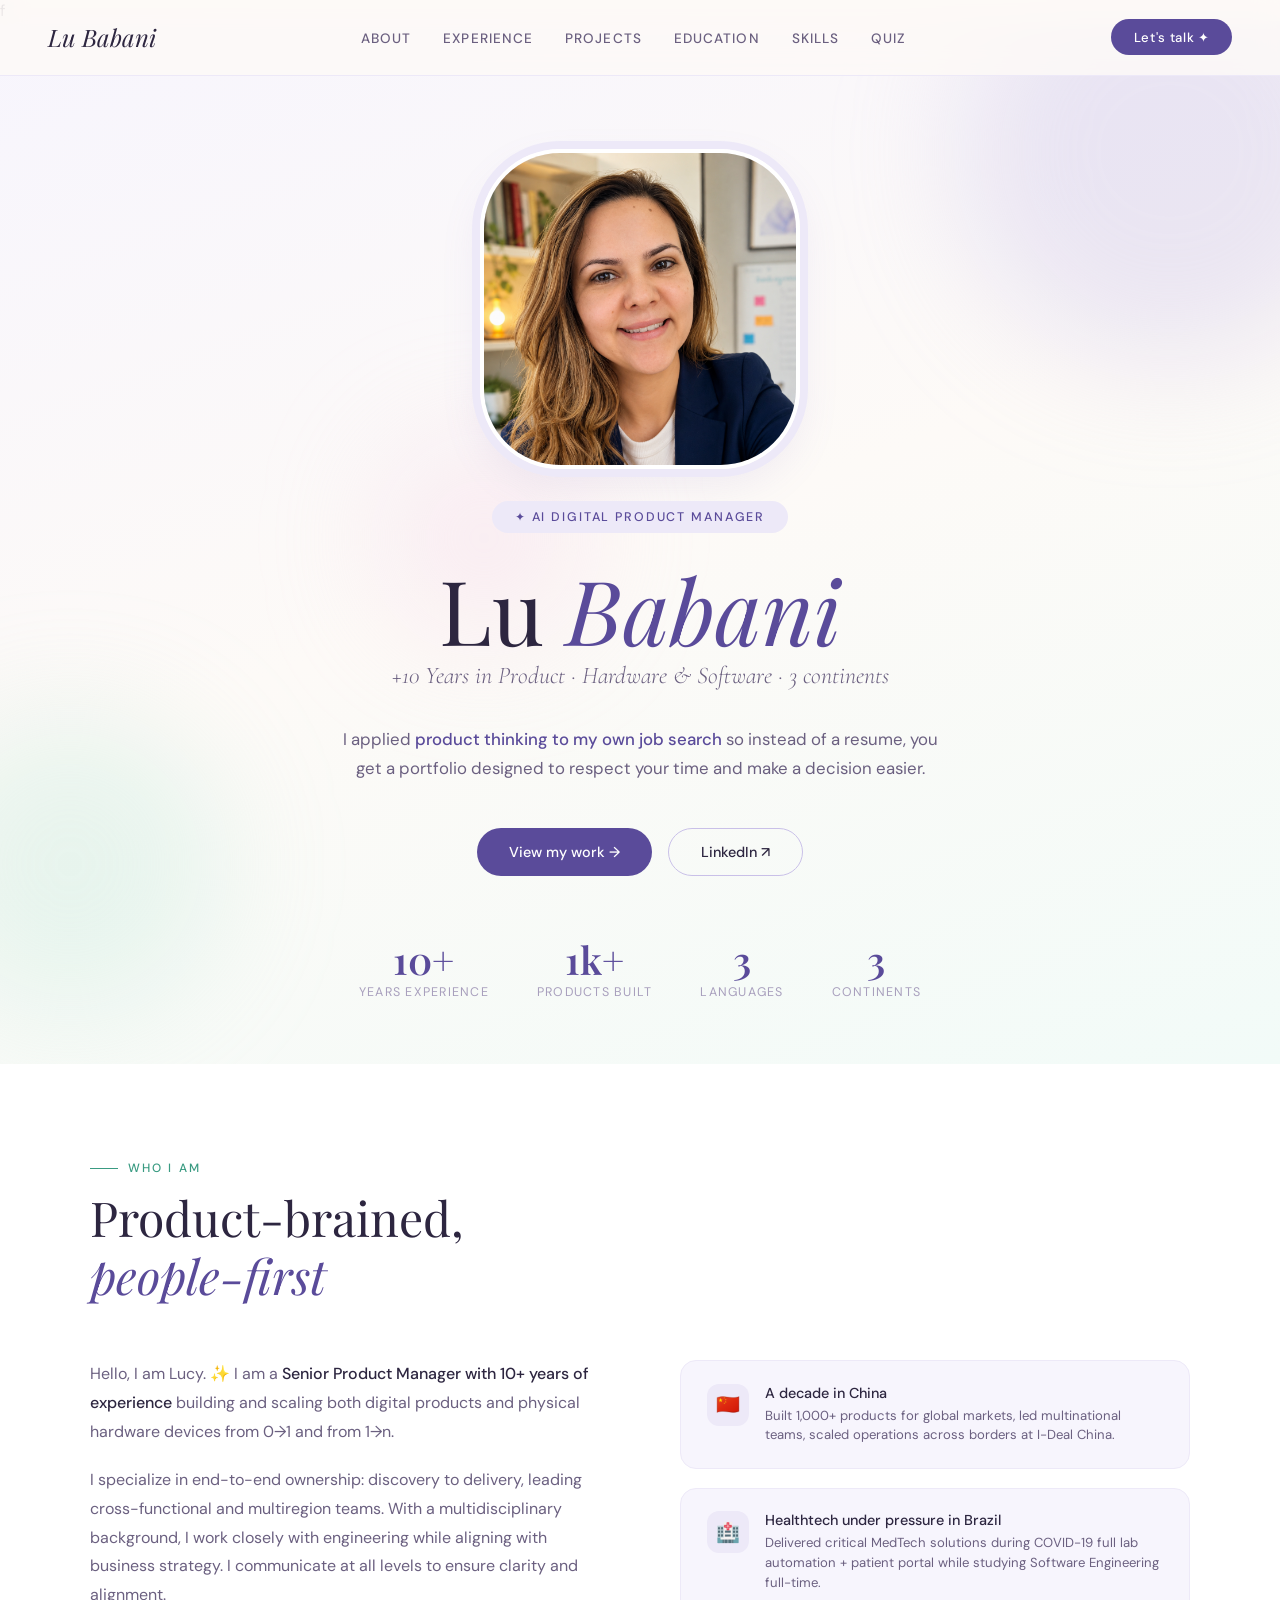
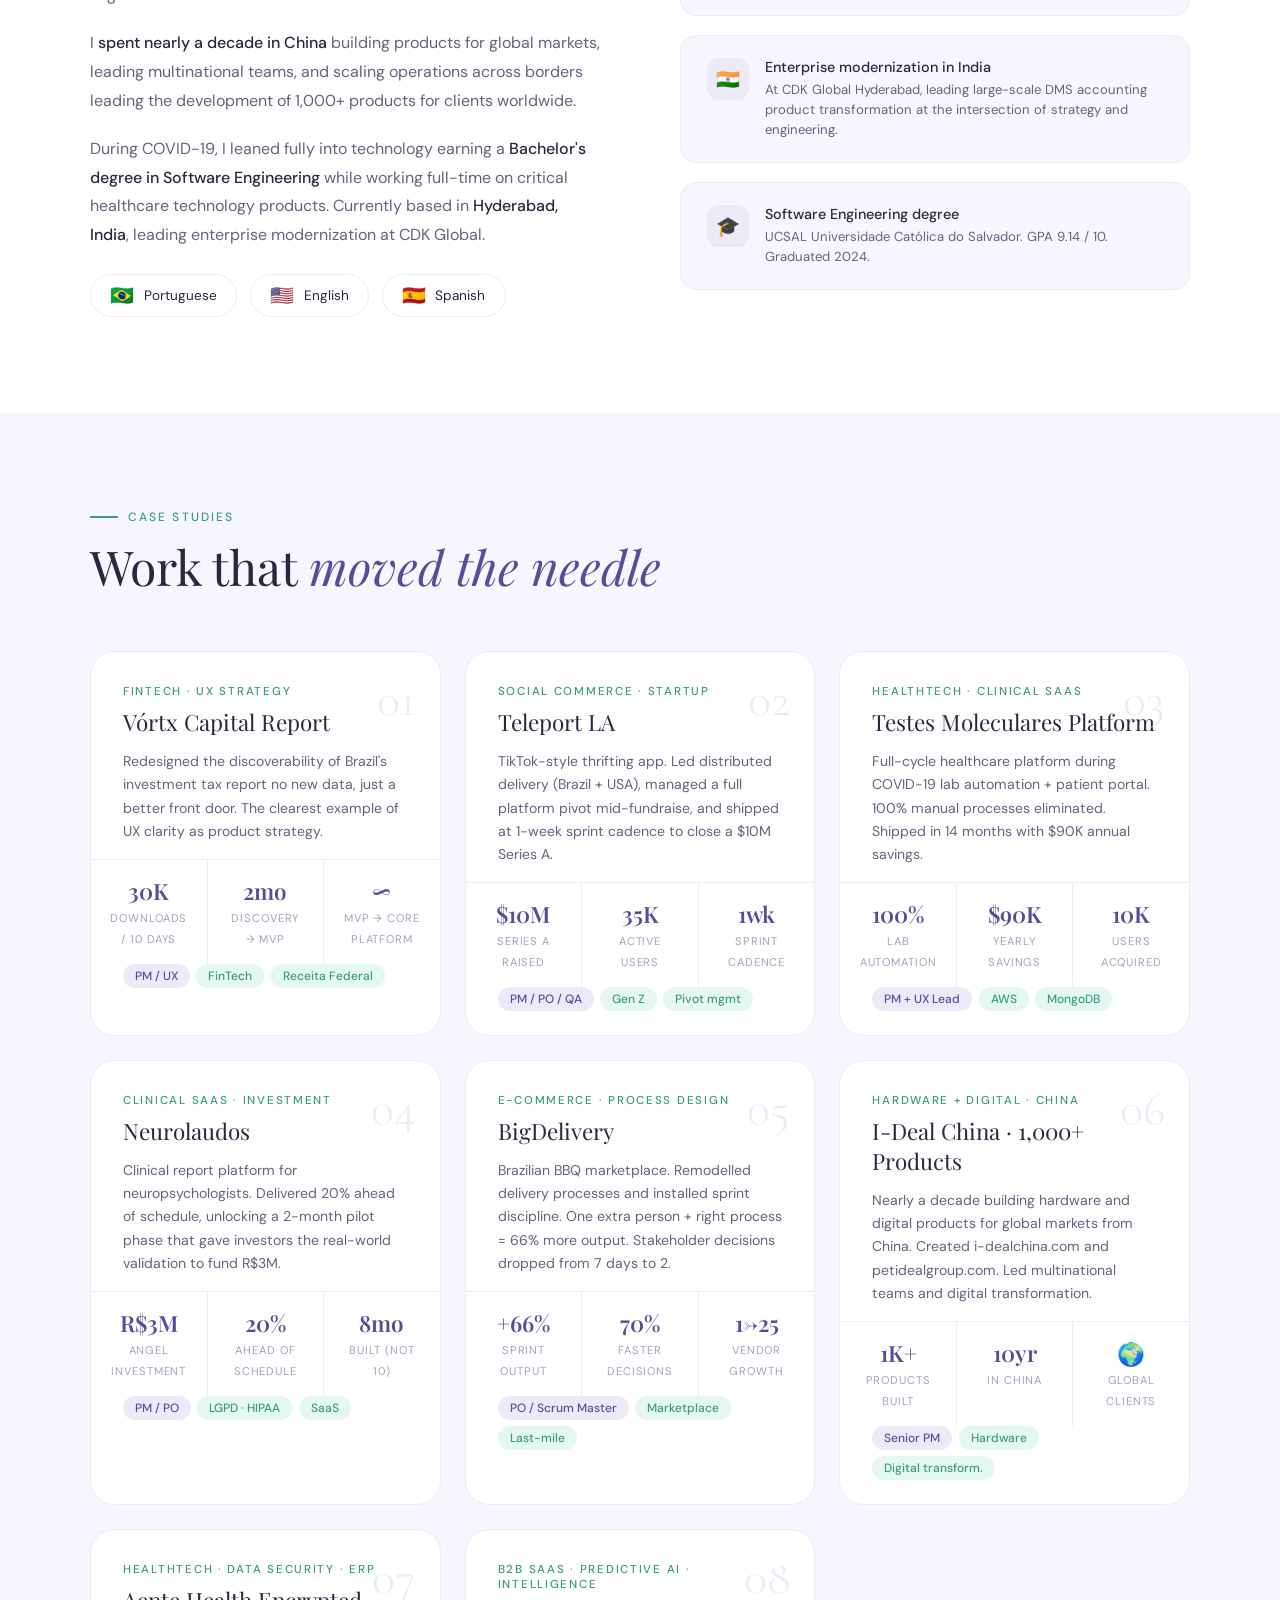
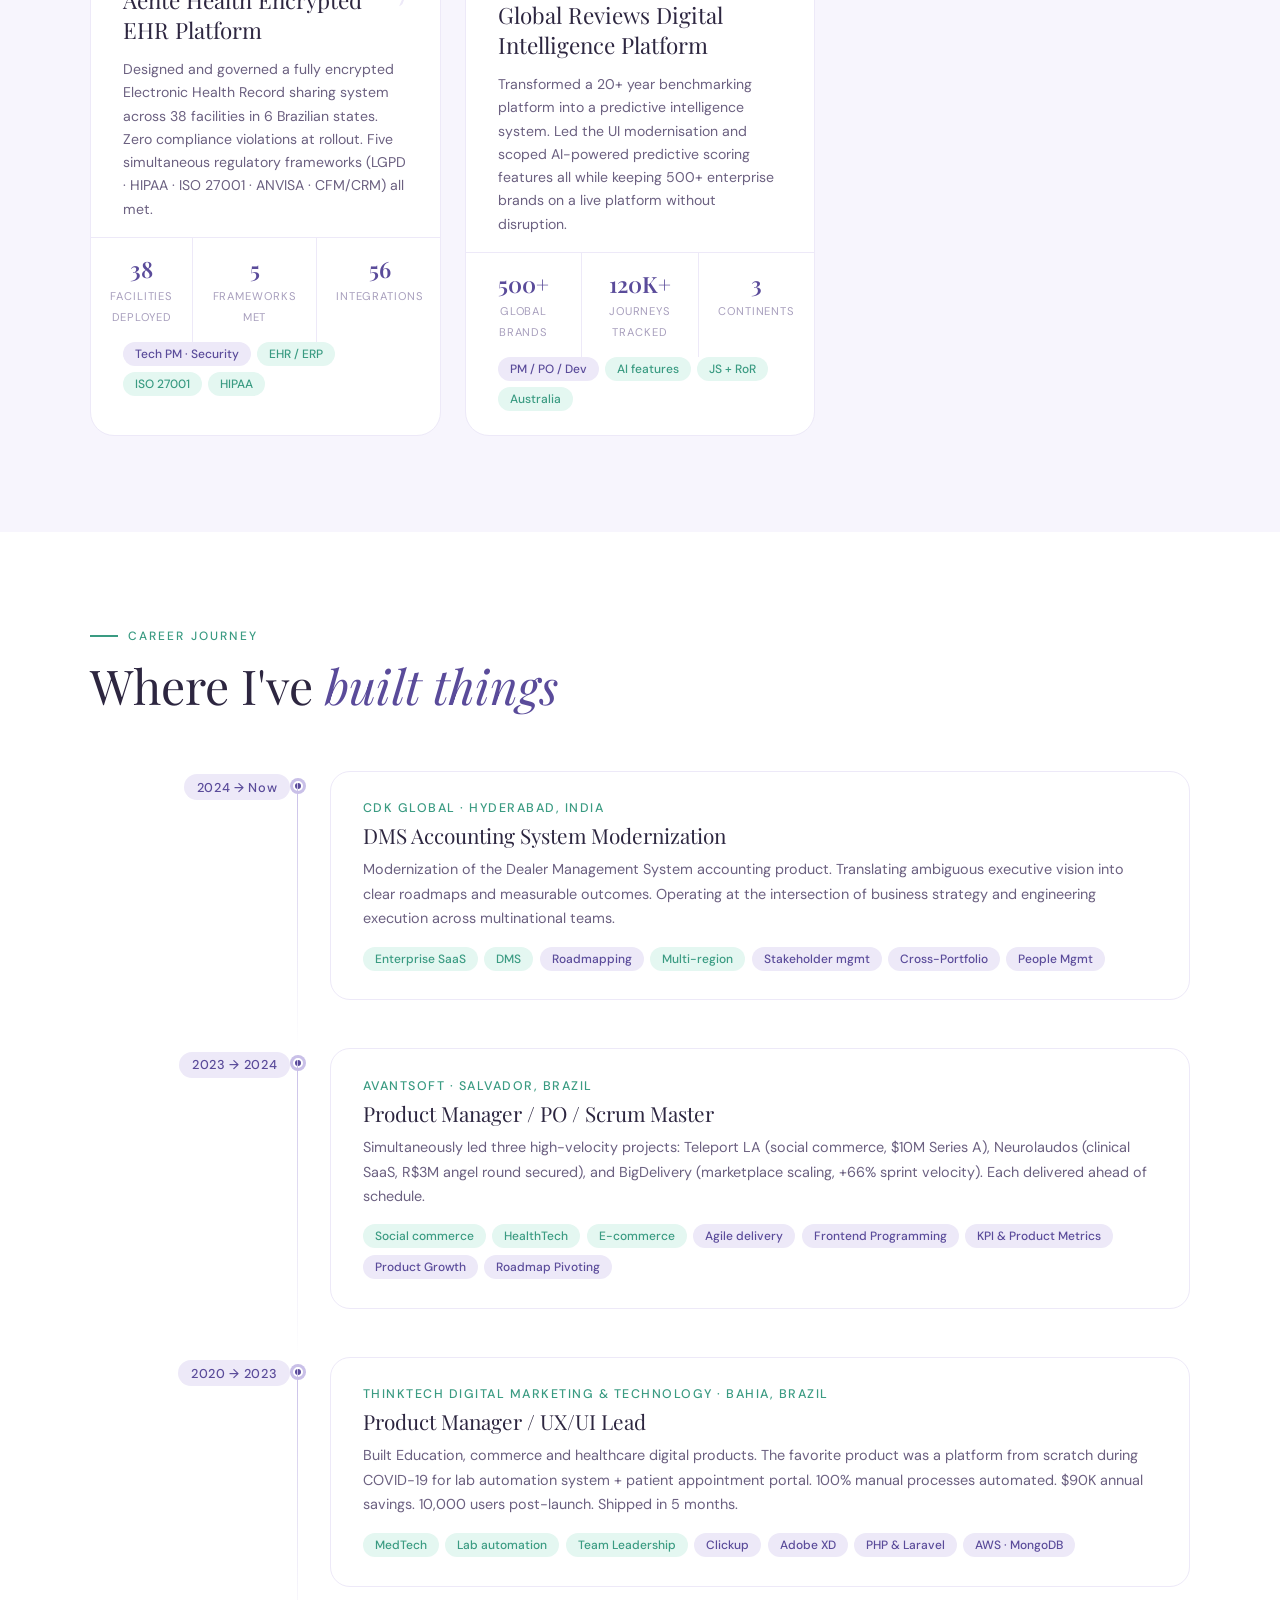
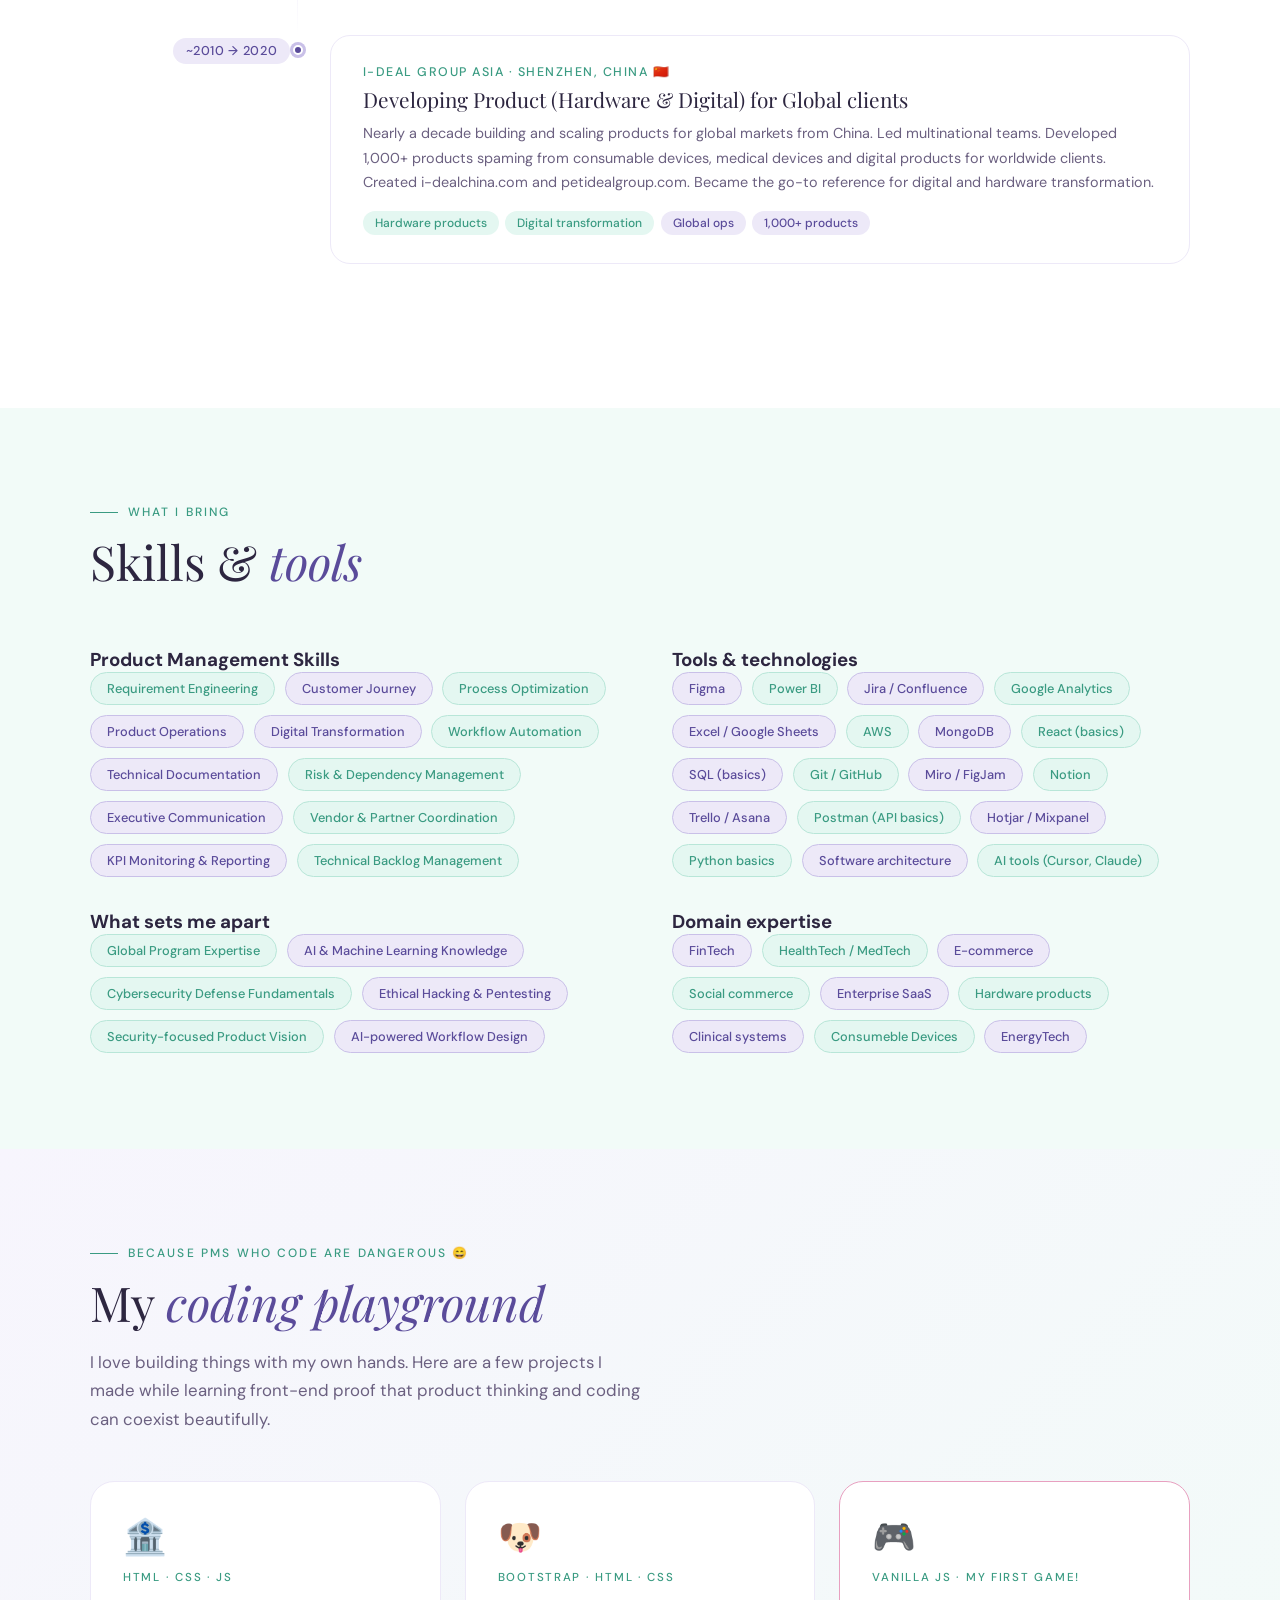
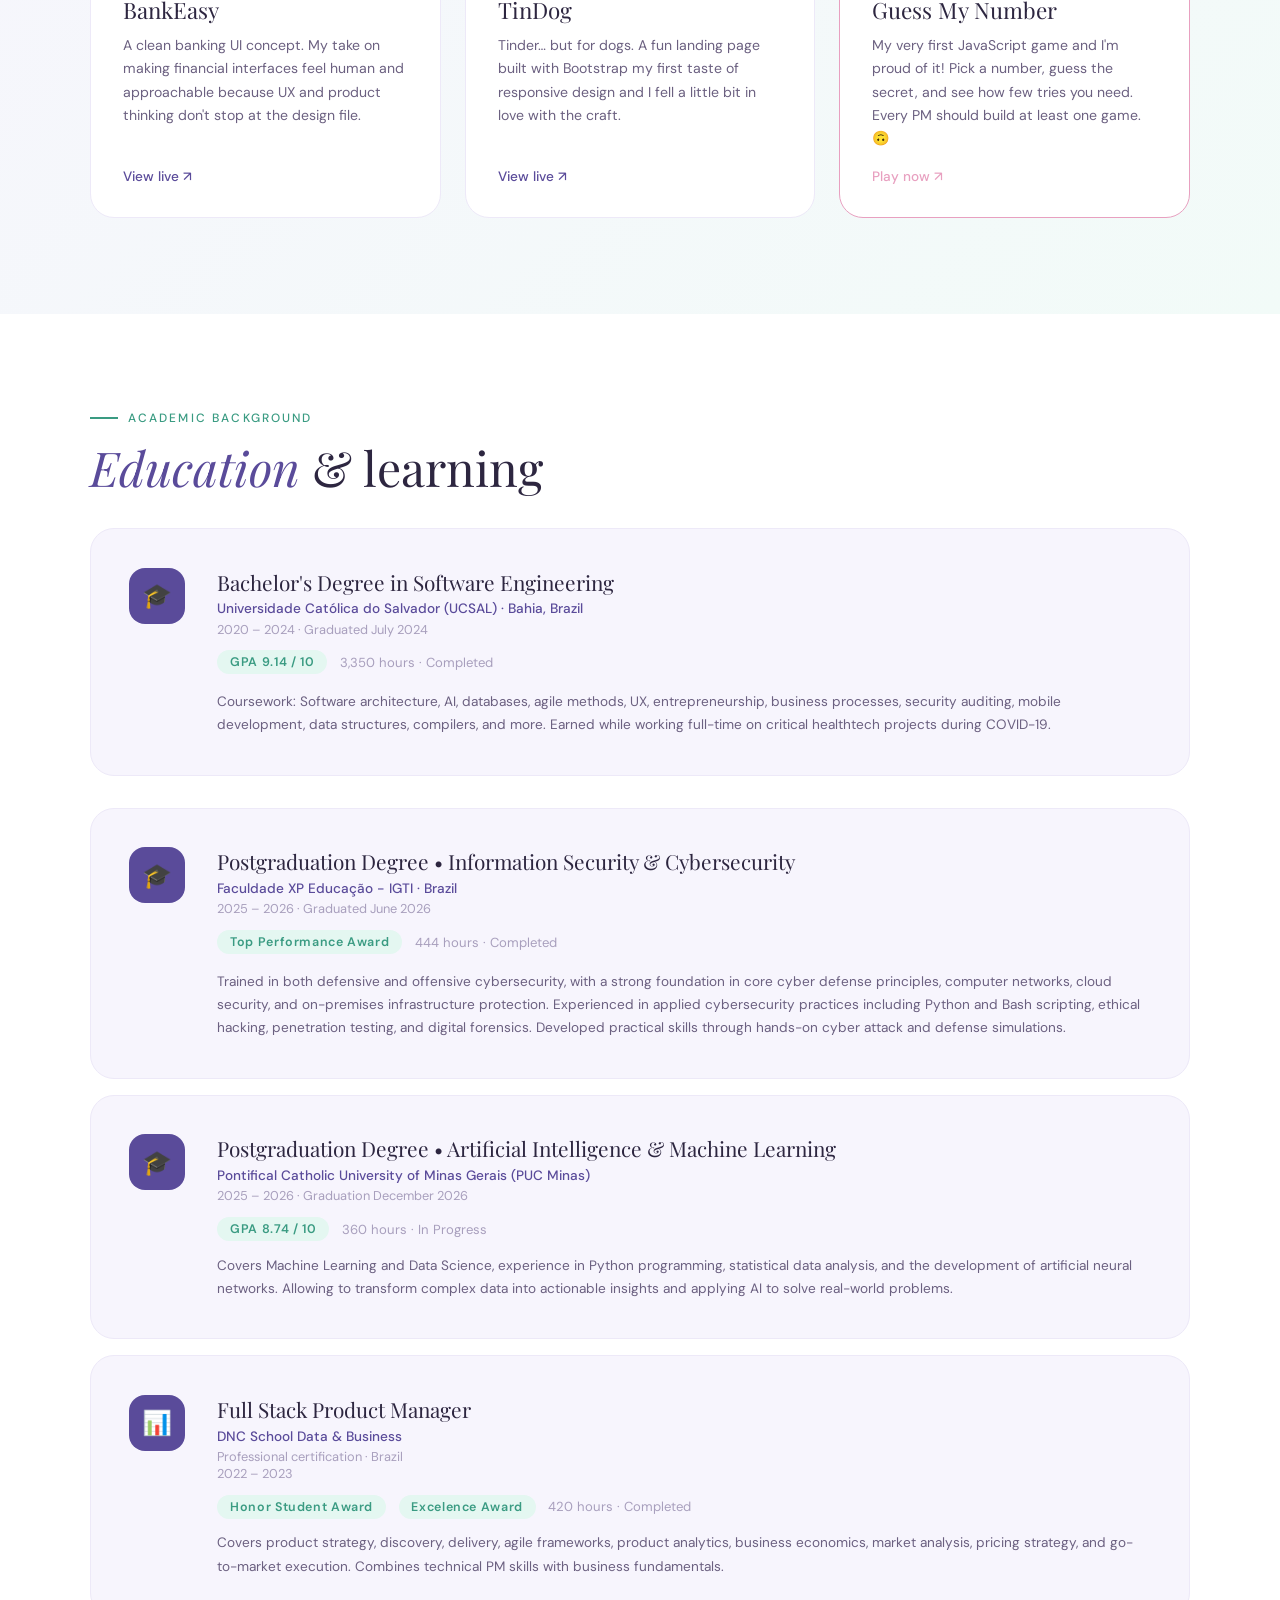
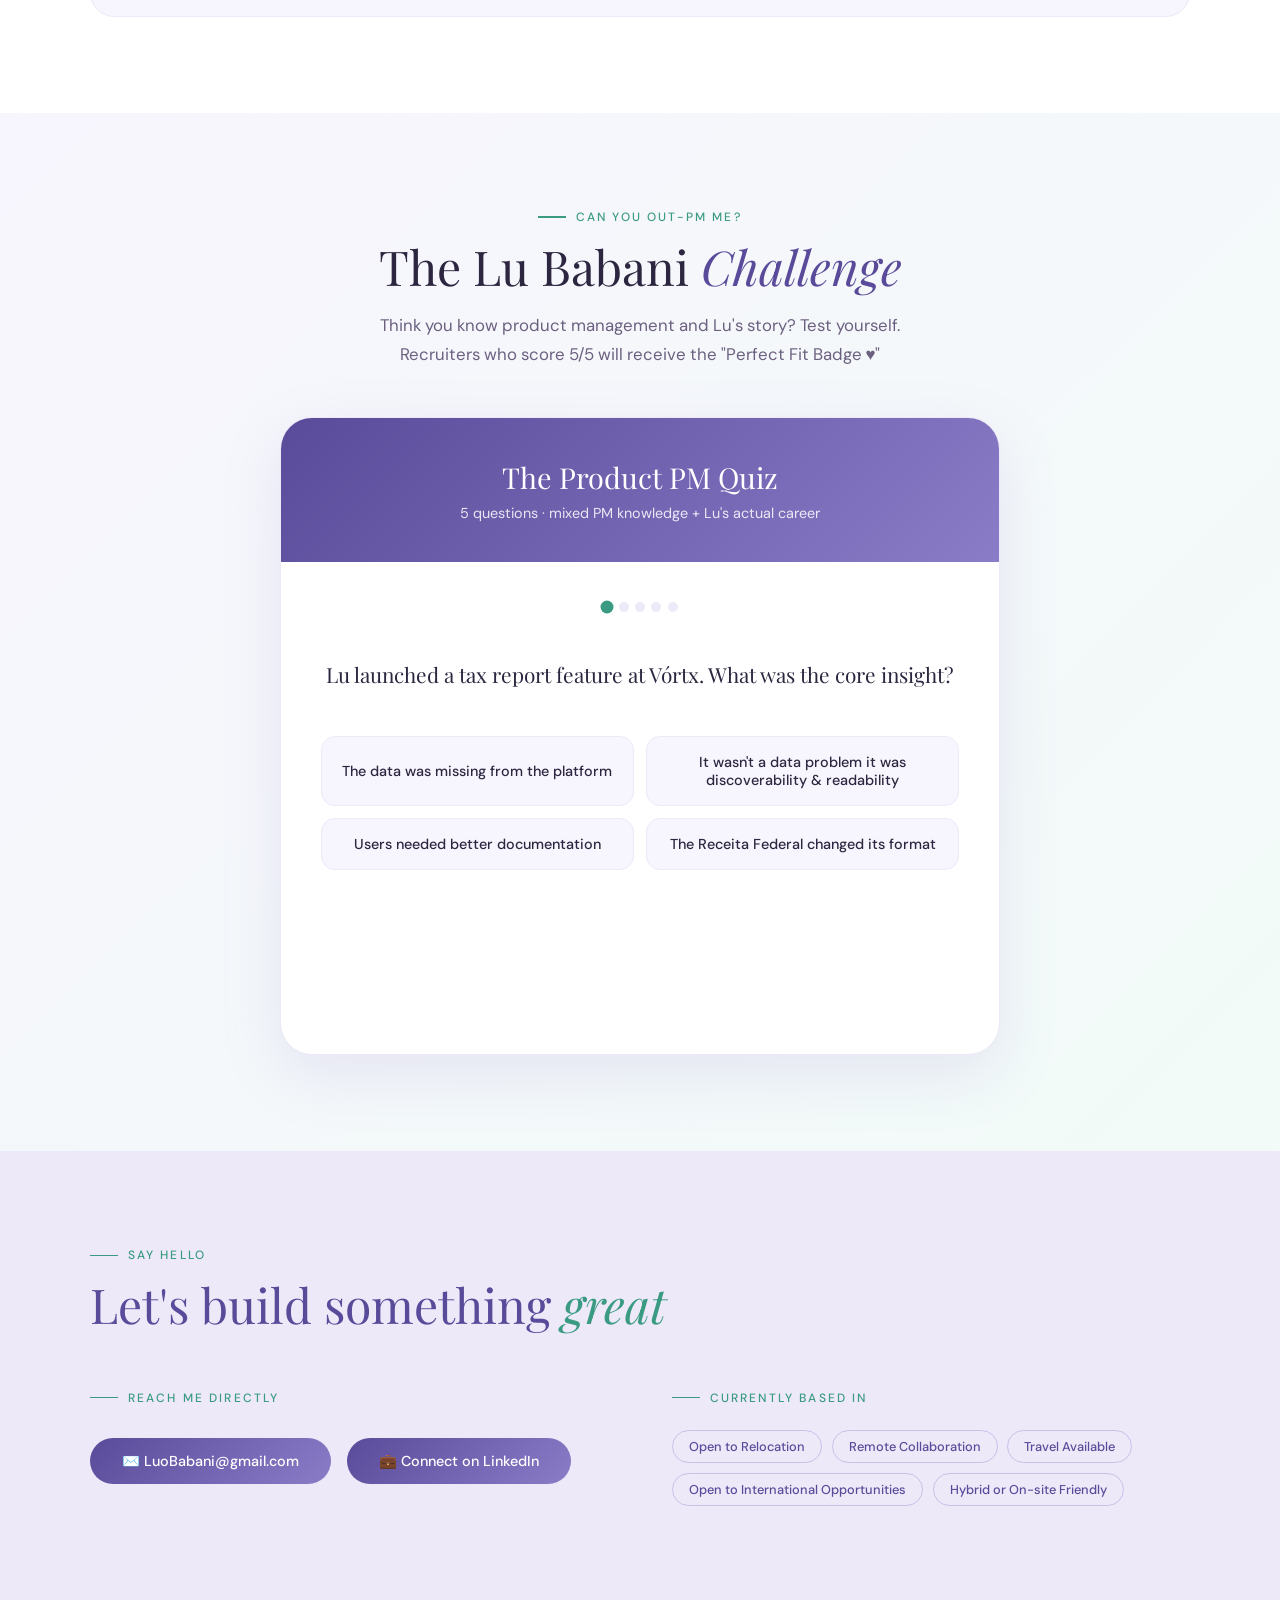
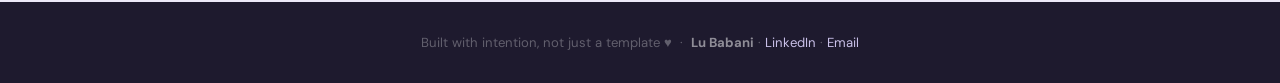
==== commit e137410c: "Update index.html" ====
--- a/index.html
+++ b/index.html
@@ -433,7 +433,7 @@
 /* ── CONTACT ── */
 #contact { background: var(--lavender-light); color: white; }
 #contact .section-label { color: var(--mint-dark); }
-#contact .section-label::before { background: var(--lavender-light); }
+#contact .section-label::before { color: var(--mint-dark); }
 #contact .section-title { color: var(--lavender-dark); }
 #contact .section-title em { color: var(--mint-dark); }
 .contact-grid {
@@ -1093,10 +1093,11 @@
      <!-- OPTIONS CHIPS -->
         <div class="skill-pills">
           <span class="skill-pill">Open to Relocation</span>
+          <span class="skill-pill">Remote Collaboration</span>
+          <span class="skill-pill">Travel Available</span>
           <span class="skill-pill">Open to International Opportunities</span>
           <span class="skill-pill">Hybrid or On-site Friendly</span>
-          <span class="skill-pill">Remote Collaboration</span>
-          <span class="skill-pill">Travel Available</span>
+         
         </div>
       </div>
     </div>
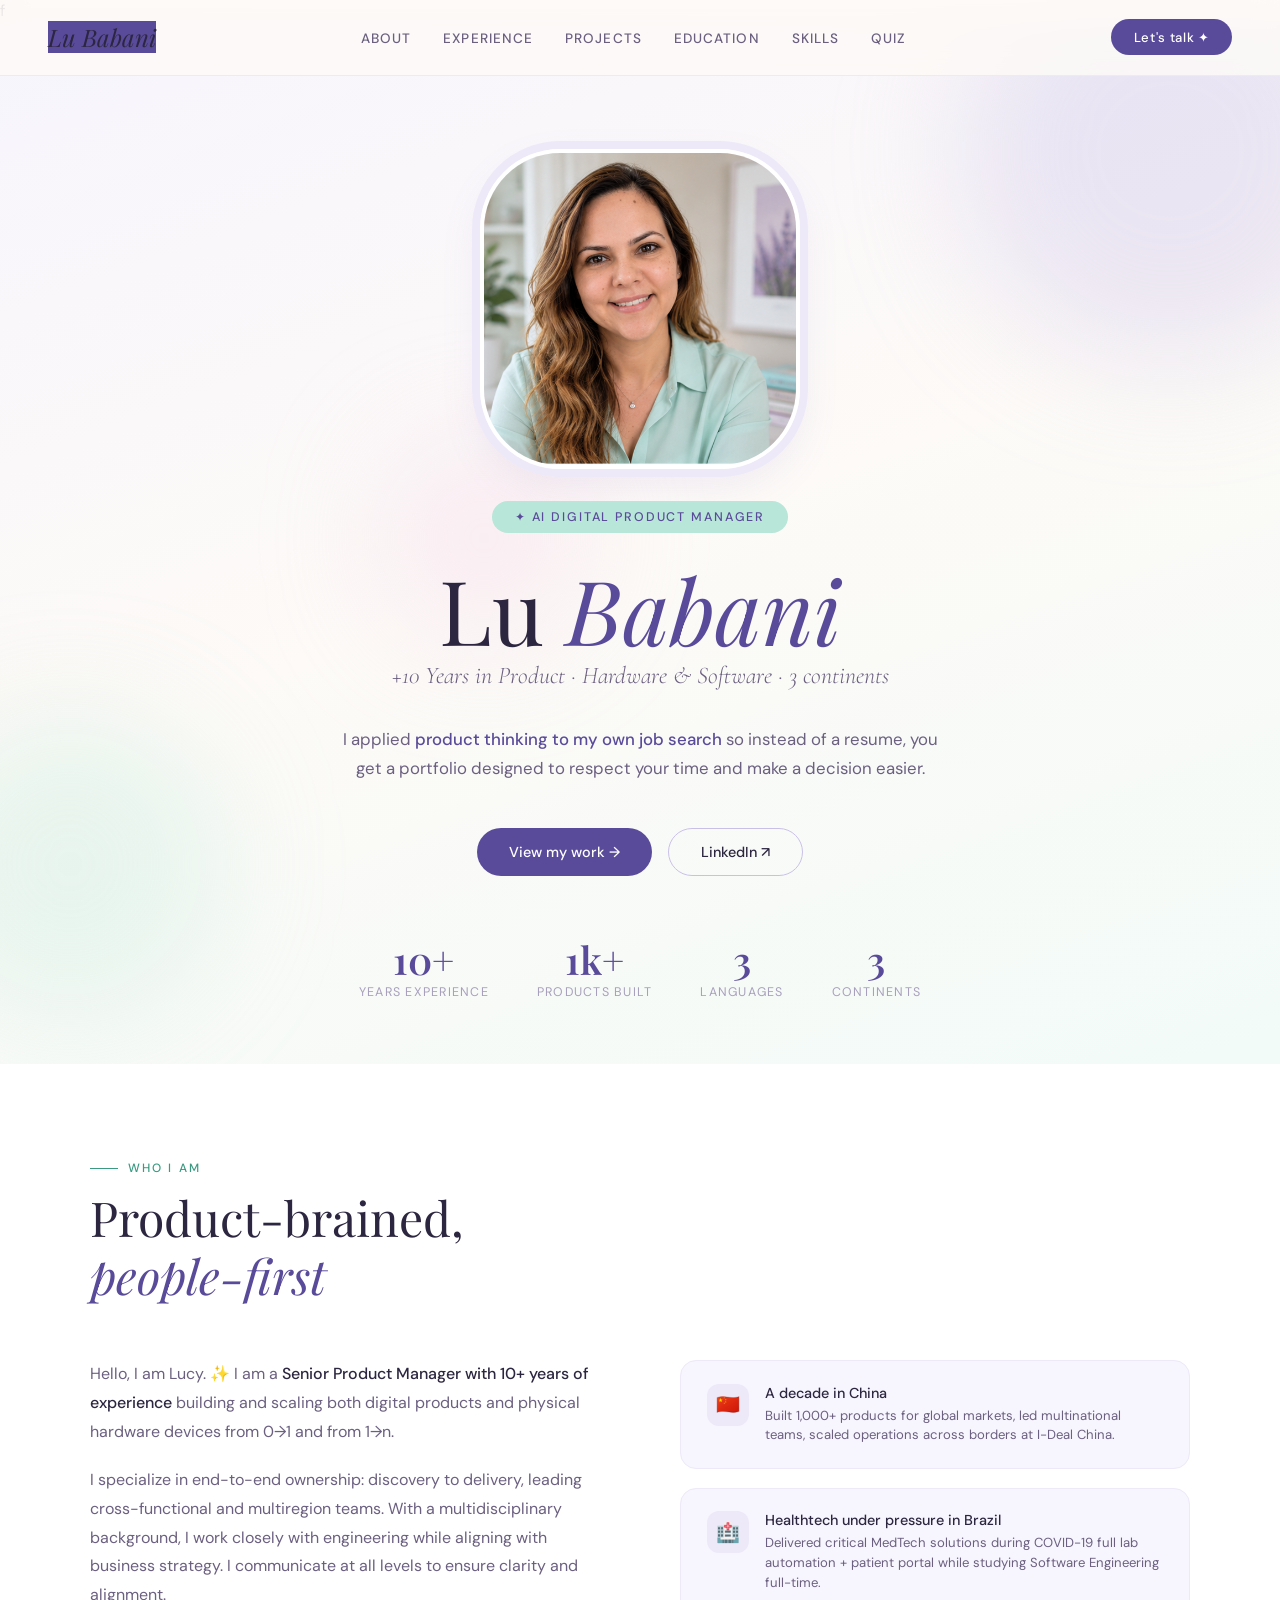
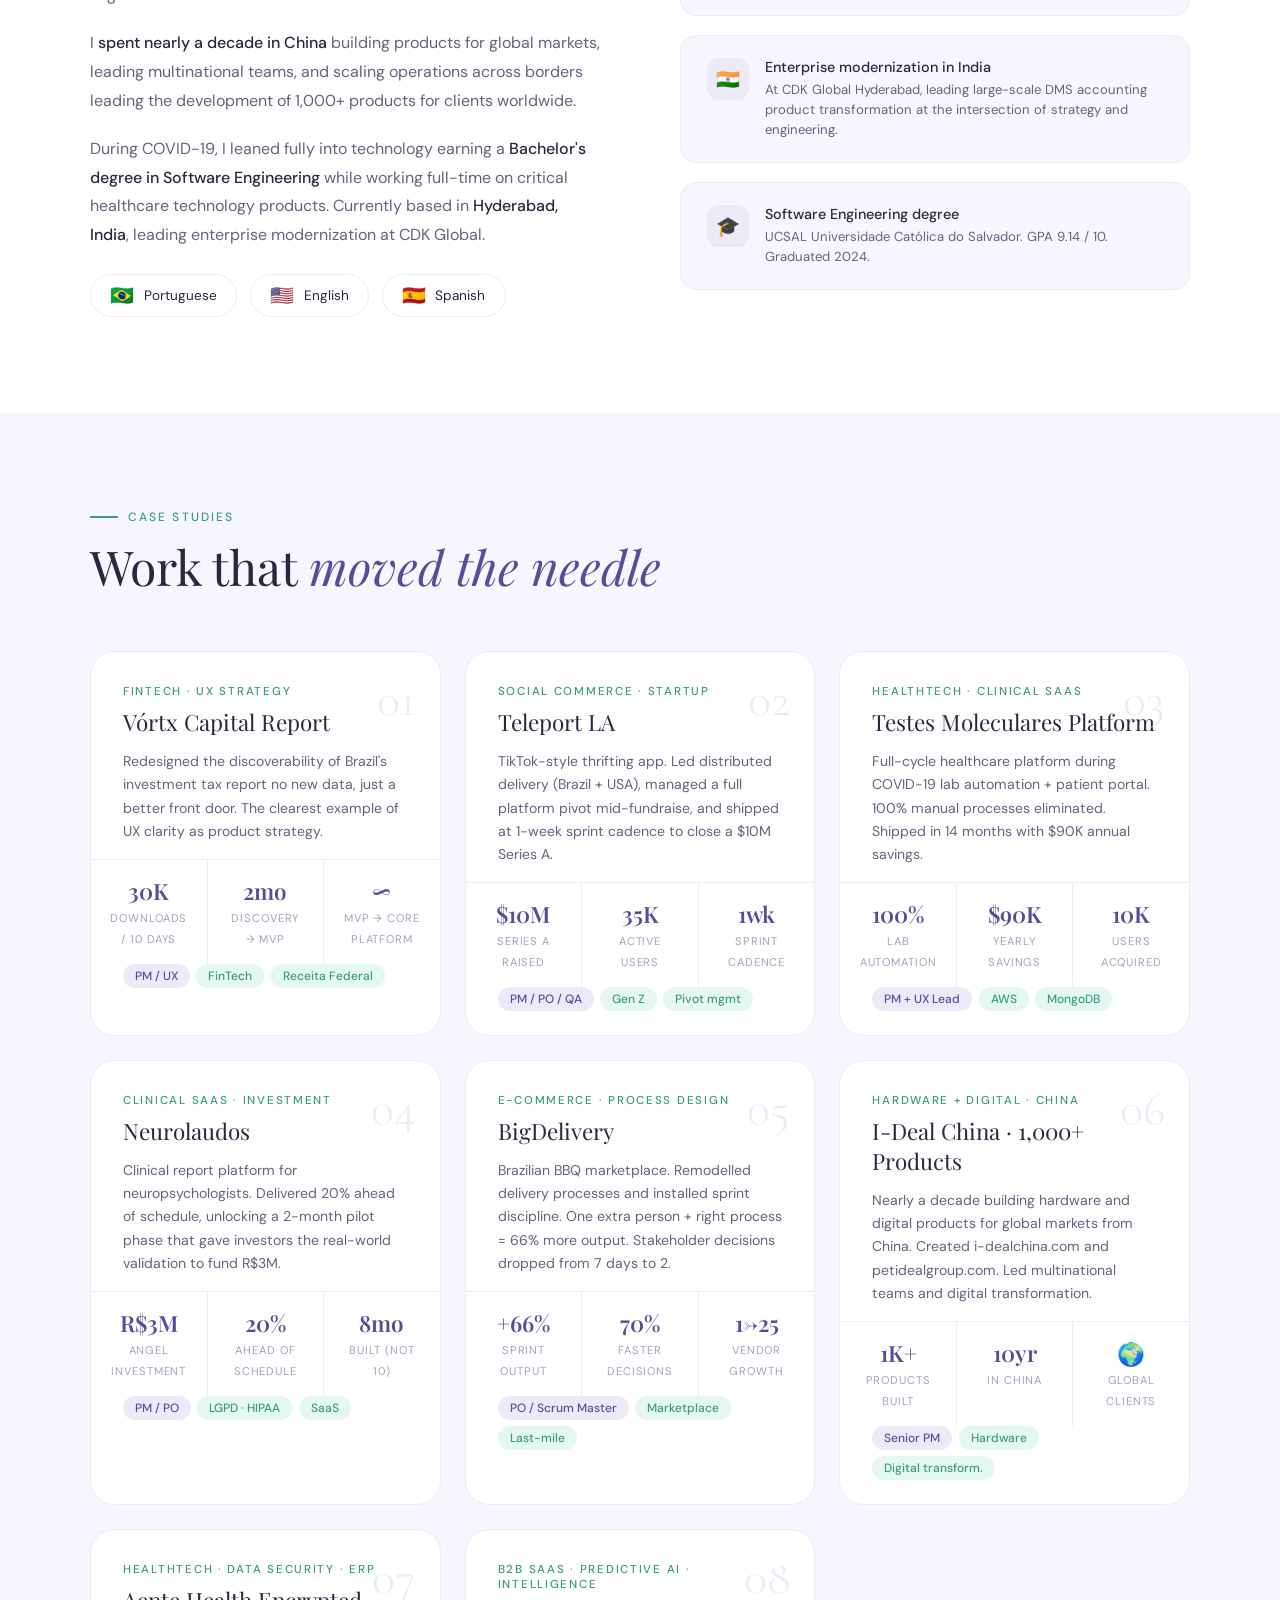
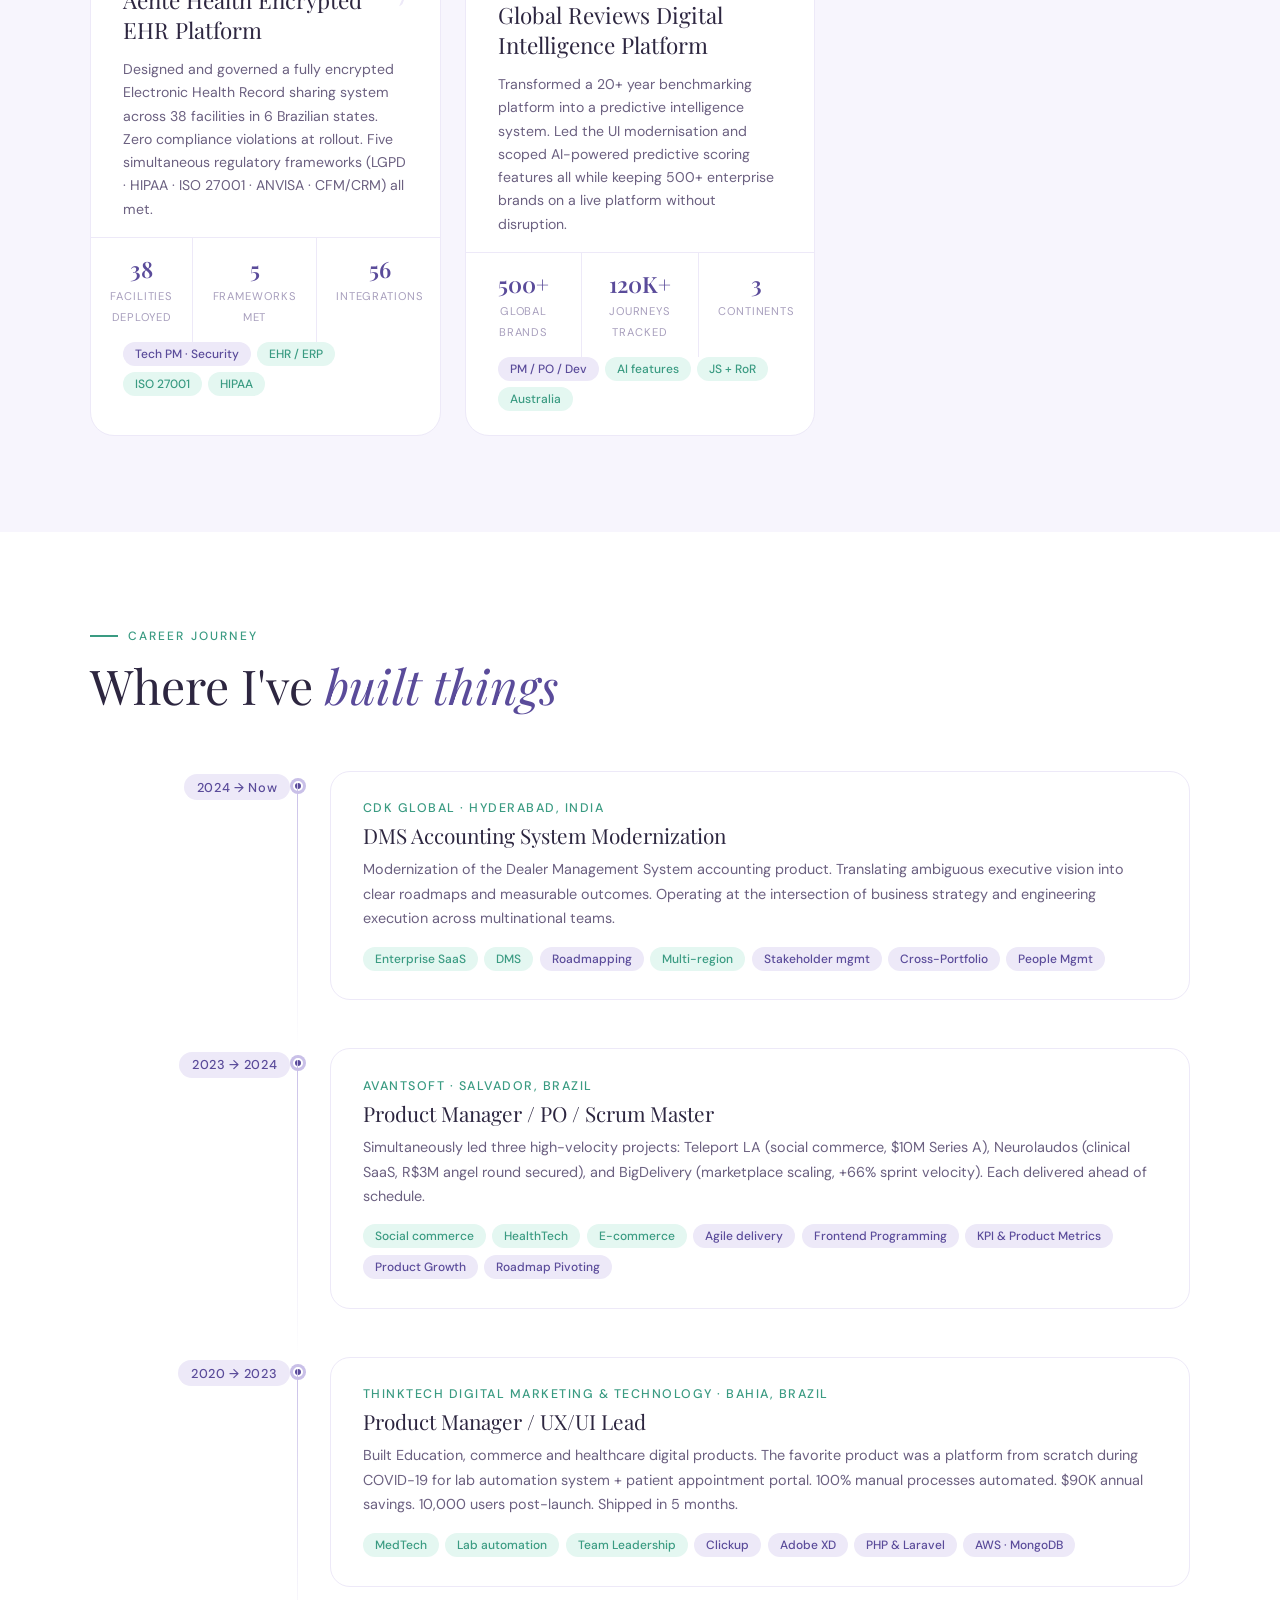
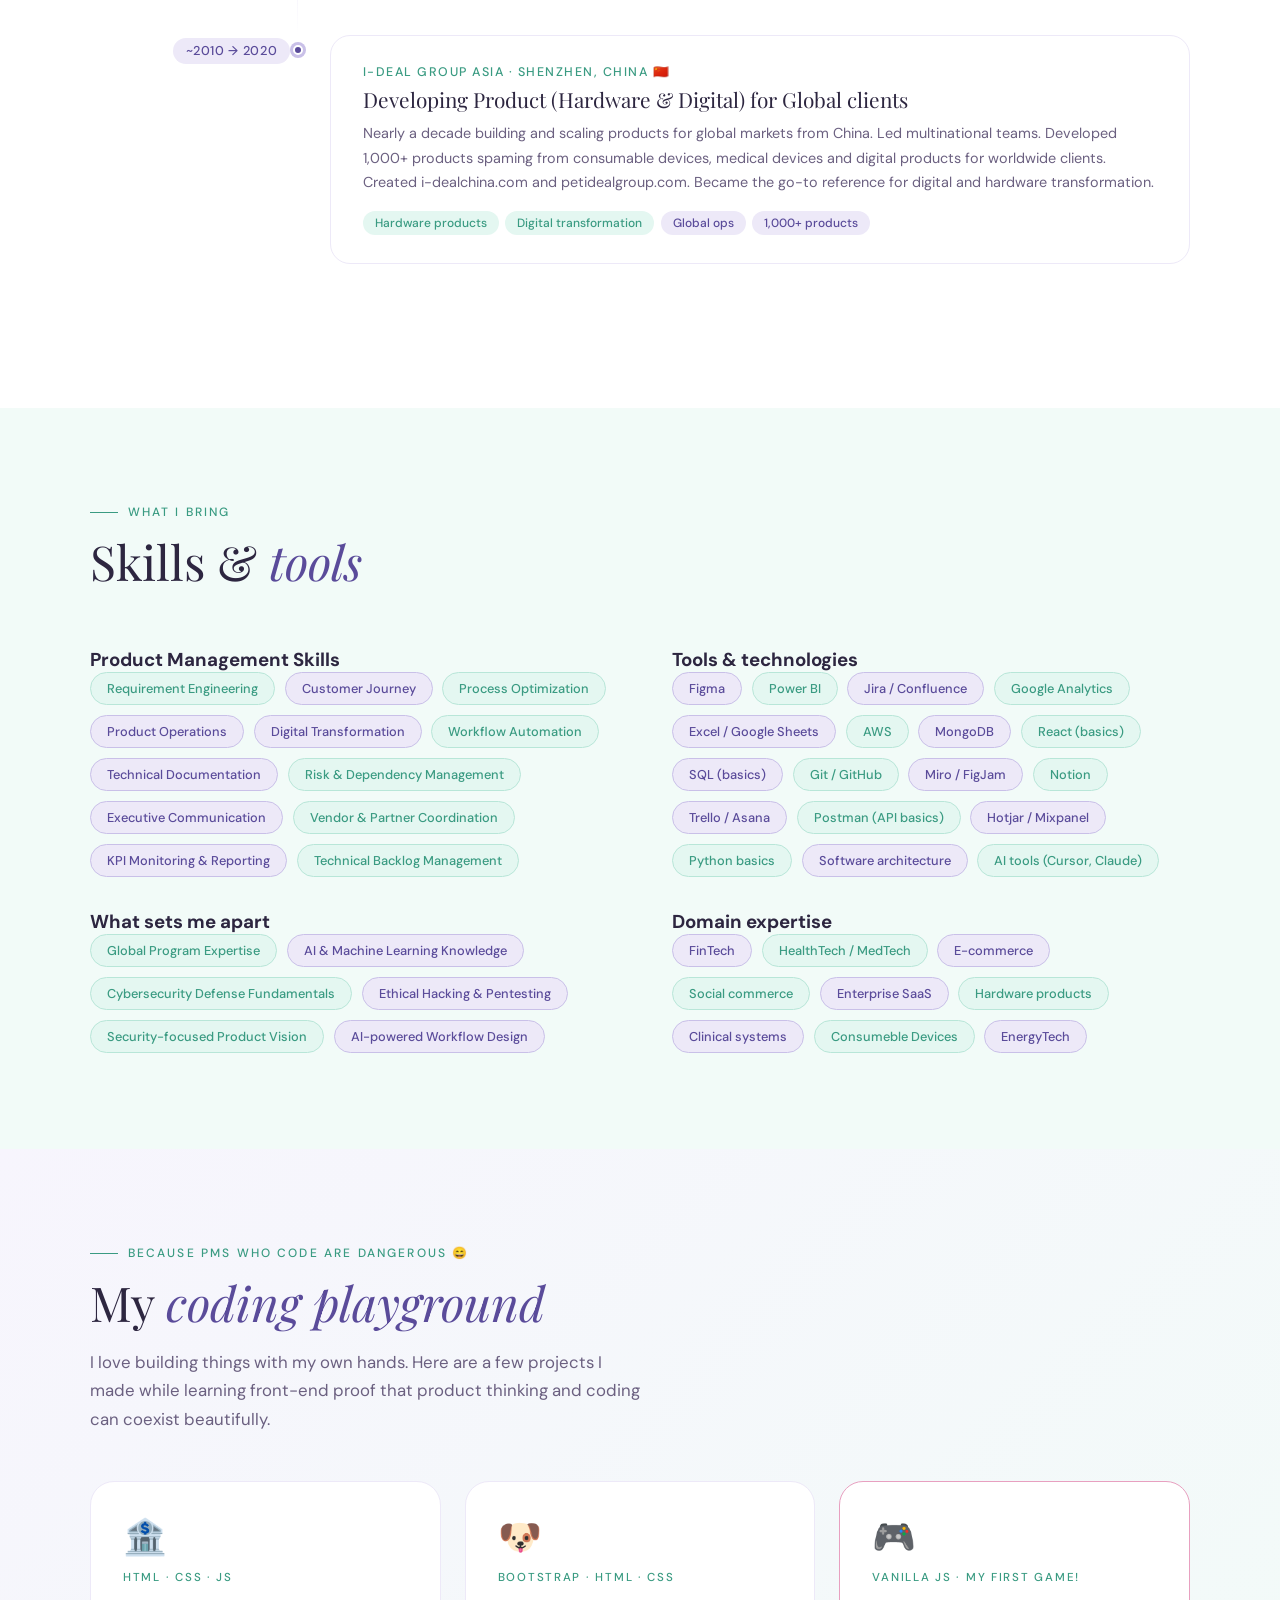
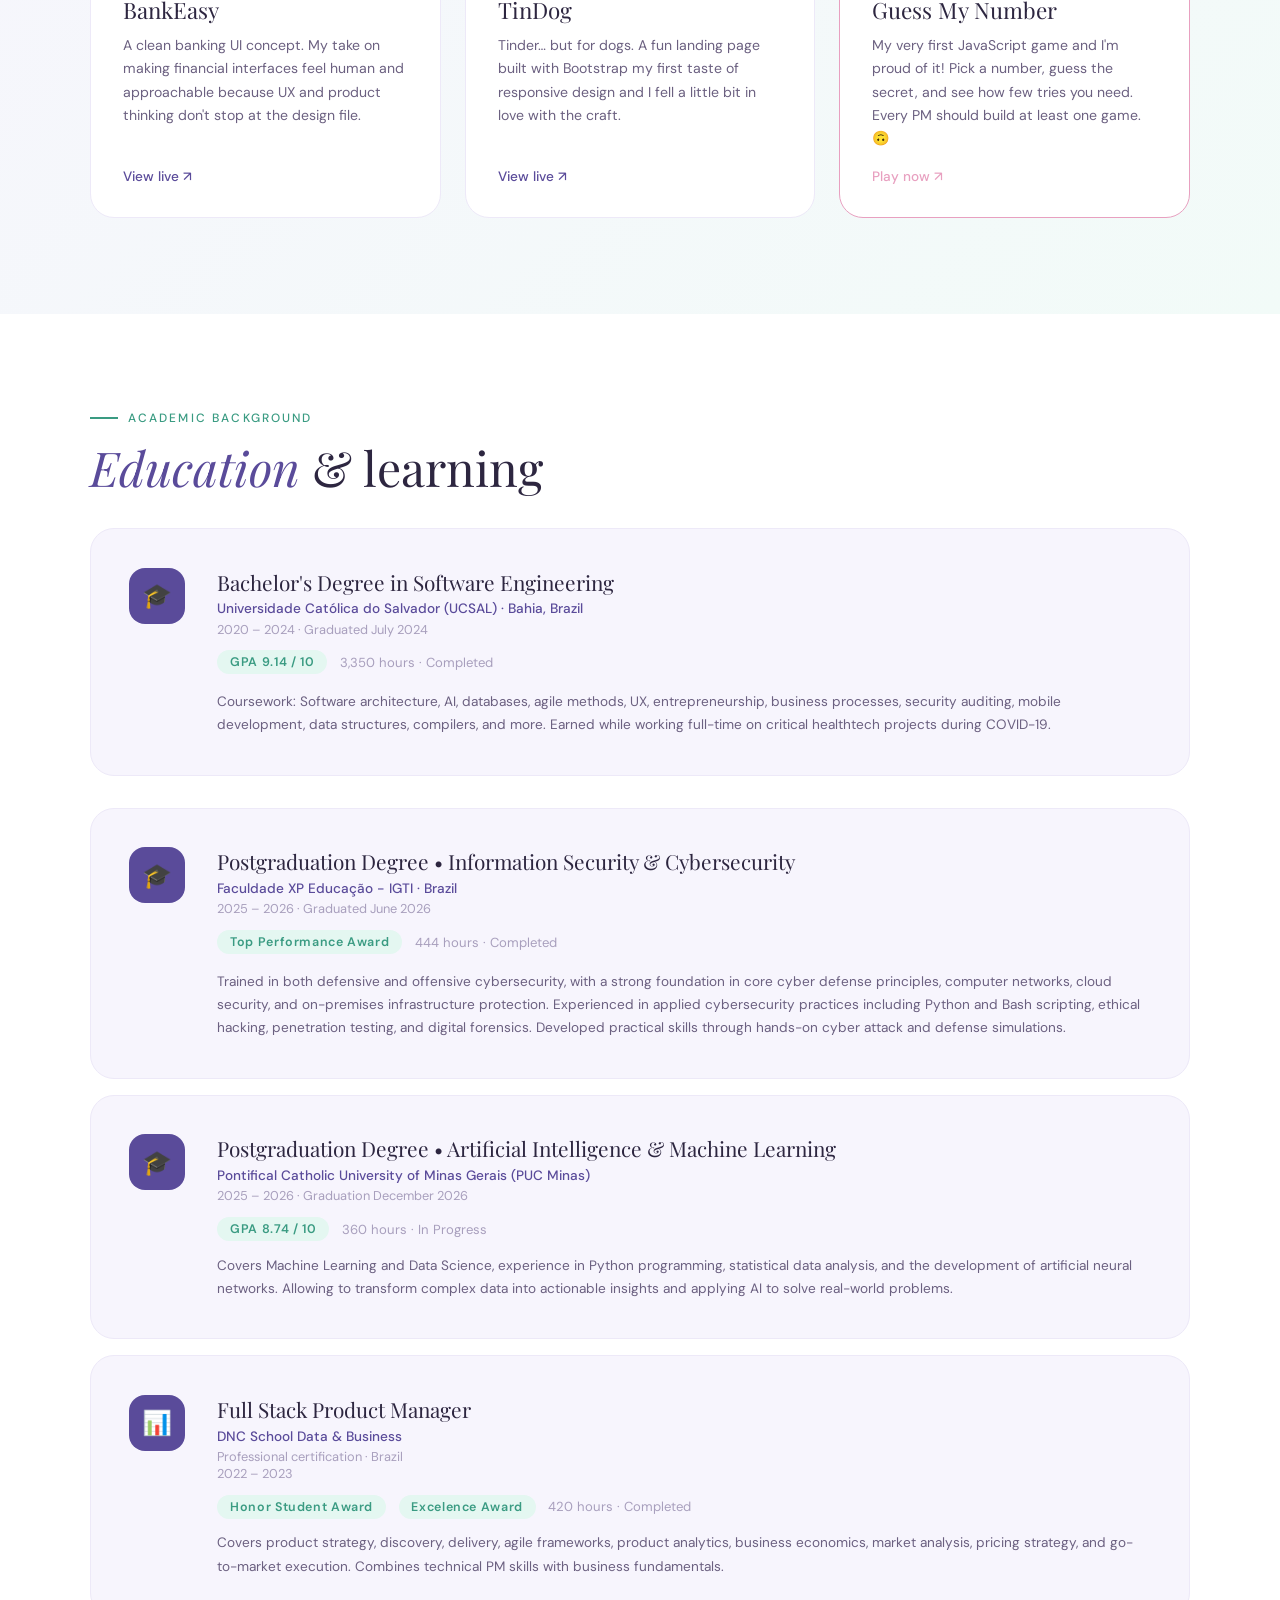
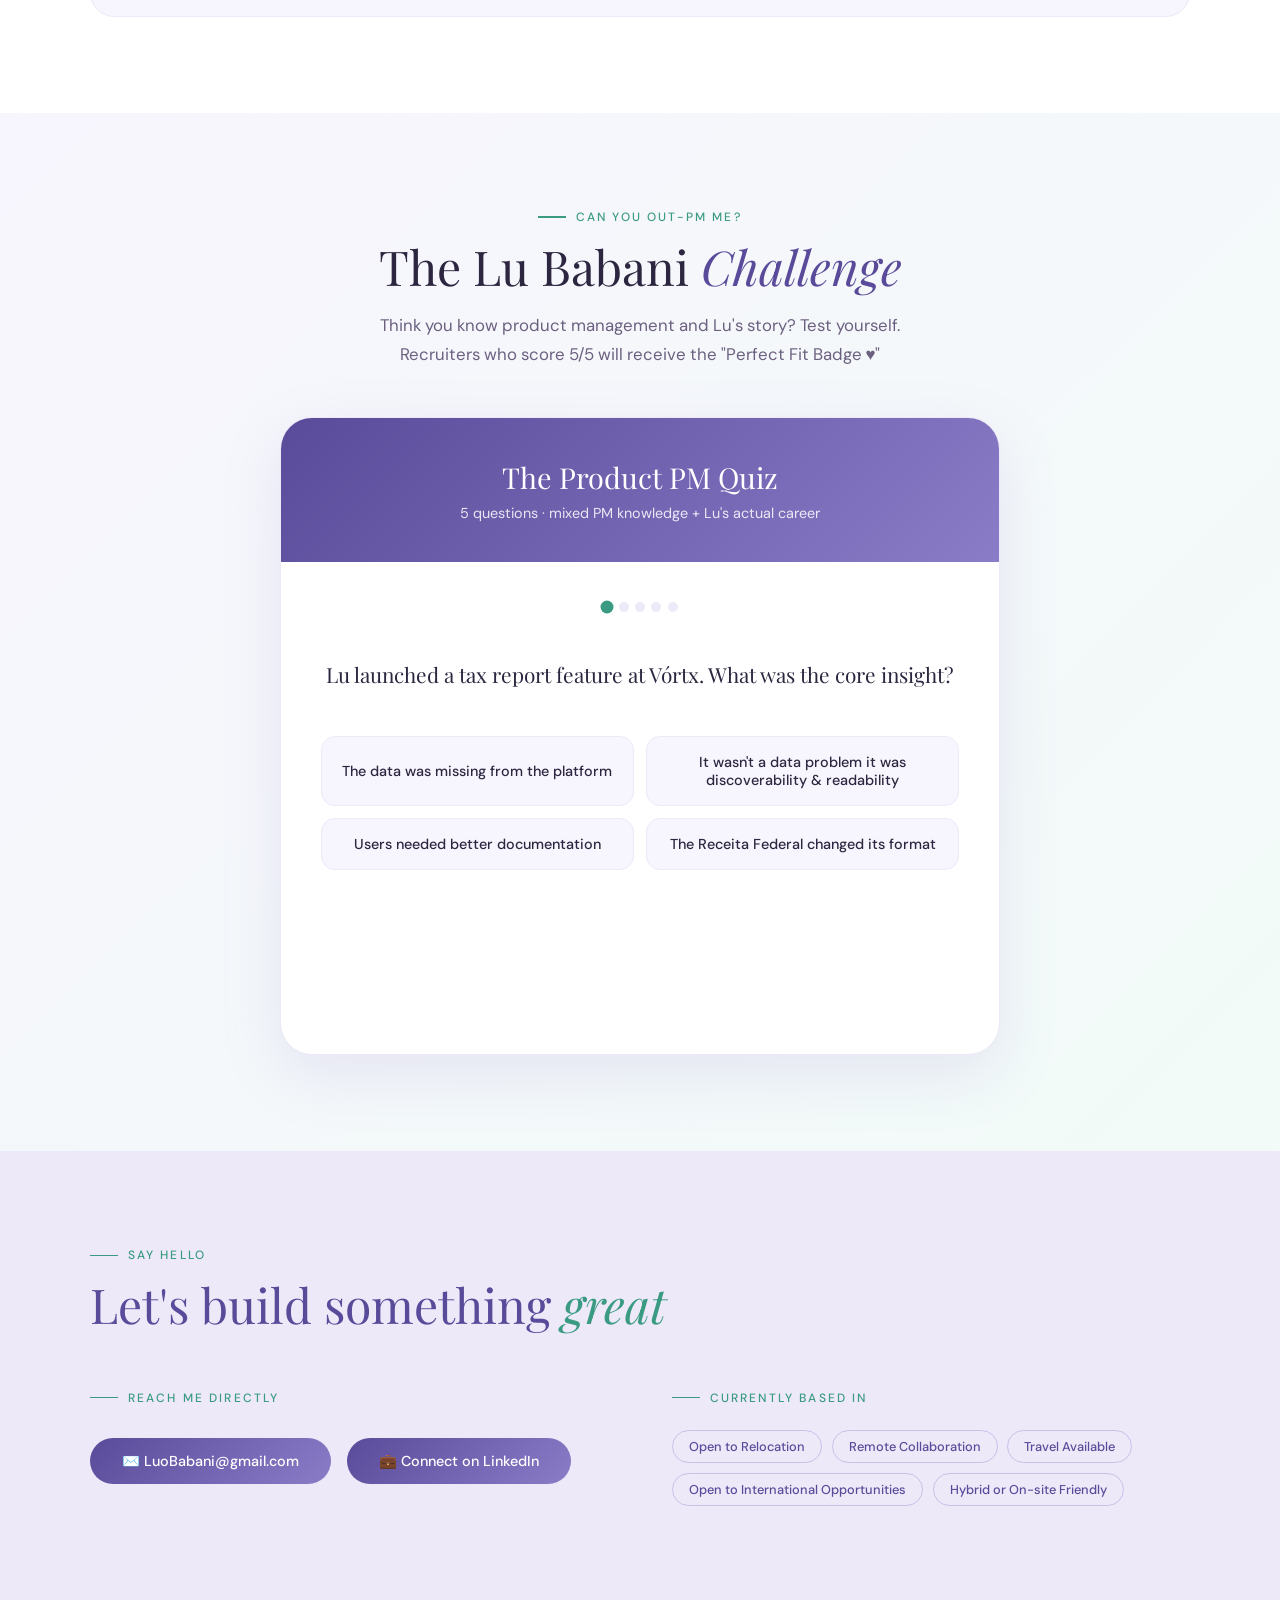
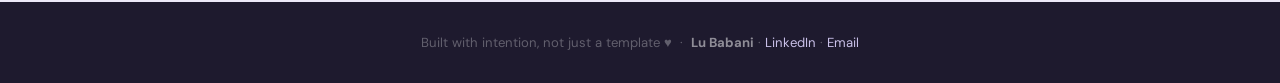
==== commit 6ed222a2: "Update index.html" ====
--- a/index.html
+++ b/index.html
@@ -51,6 +51,7 @@
 }
 .nav-logo {
   font-family: 'Playfair Display', serif;
+  background: var(--lavender-dark);
   font-size: 1.5rem; color: var();
   font-style: italic;
 }
@@ -96,7 +97,7 @@
 
 .hero-tag {
   display: inline-block;
-  background: var(--lavender-light);
+  background: var(--mint);
   color: var(--lavender-dark);
   font-size: 0.78rem; letter-spacing: 0.15em; text-transform: uppercase; font-weight: 500;
   padding: 0.5rem 1.4rem; border-radius: 100px;
@@ -1311,7 +1312,7 @@
 /* ── NAV SCROLL ── */
 window.addEventListener('scroll', () => {
   const nav = document.getElementById('mainNav');
-  nav.style.boxShadow = window.scrollY > 40 ? '0 2px 20px rgba(230,230,250,1.0)' : 'none';
+  nav.style.boxShadow = window.scrollY > 40 ? '0 2px 20px rgba(230, 249, 243, 1)' : 'none';
 });
 </script>
 </body>
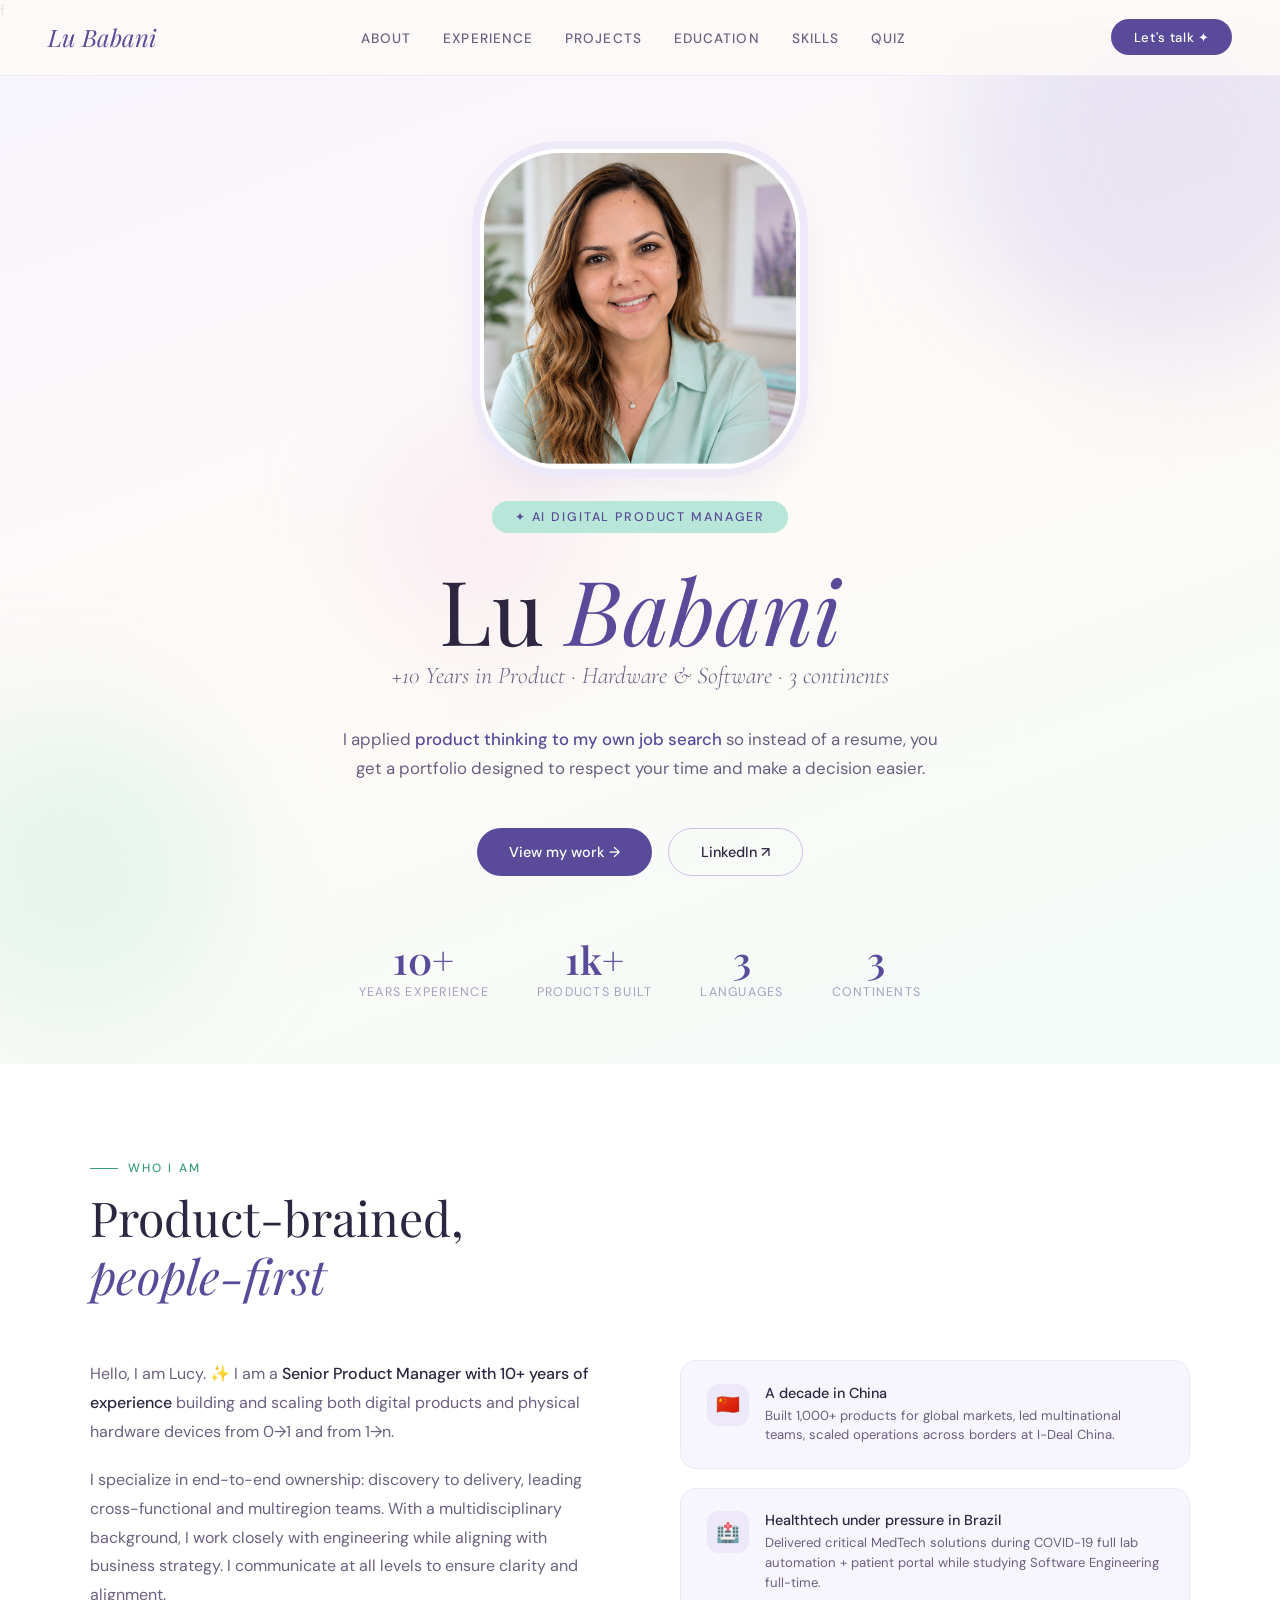
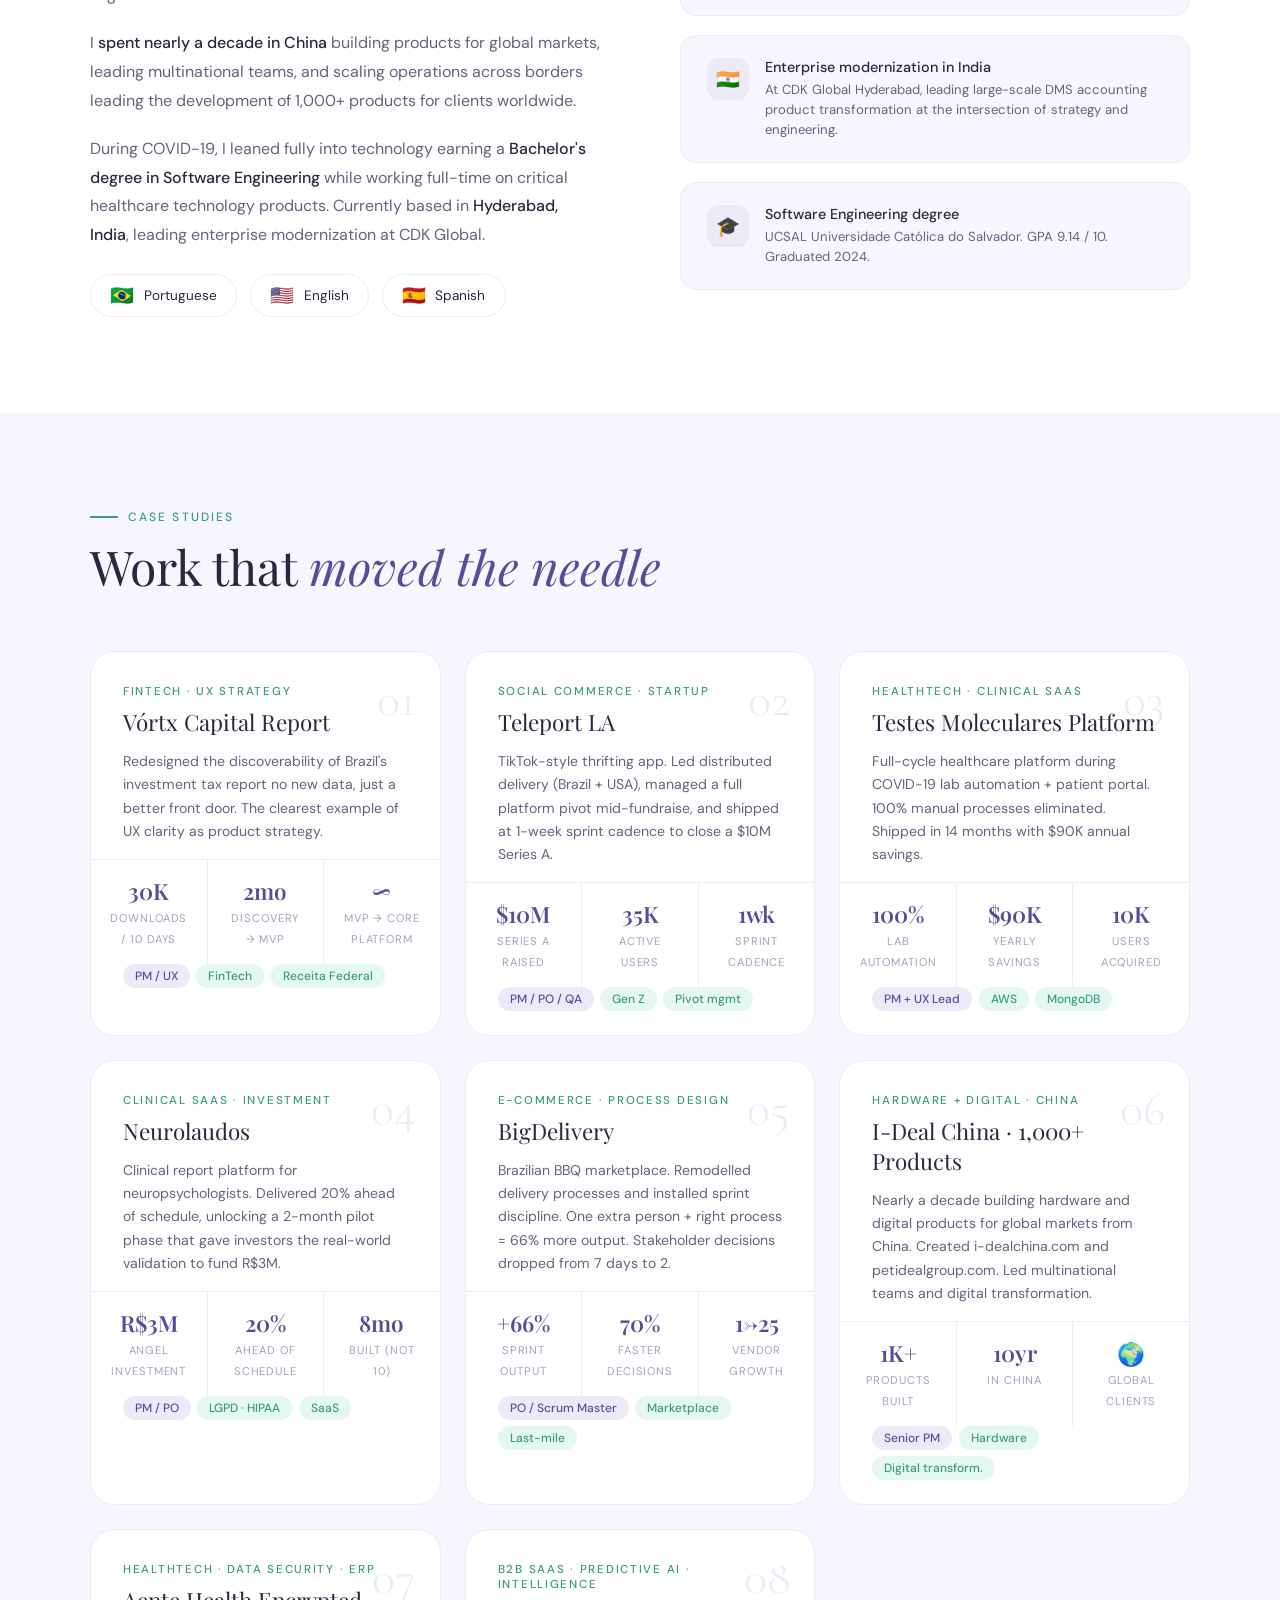
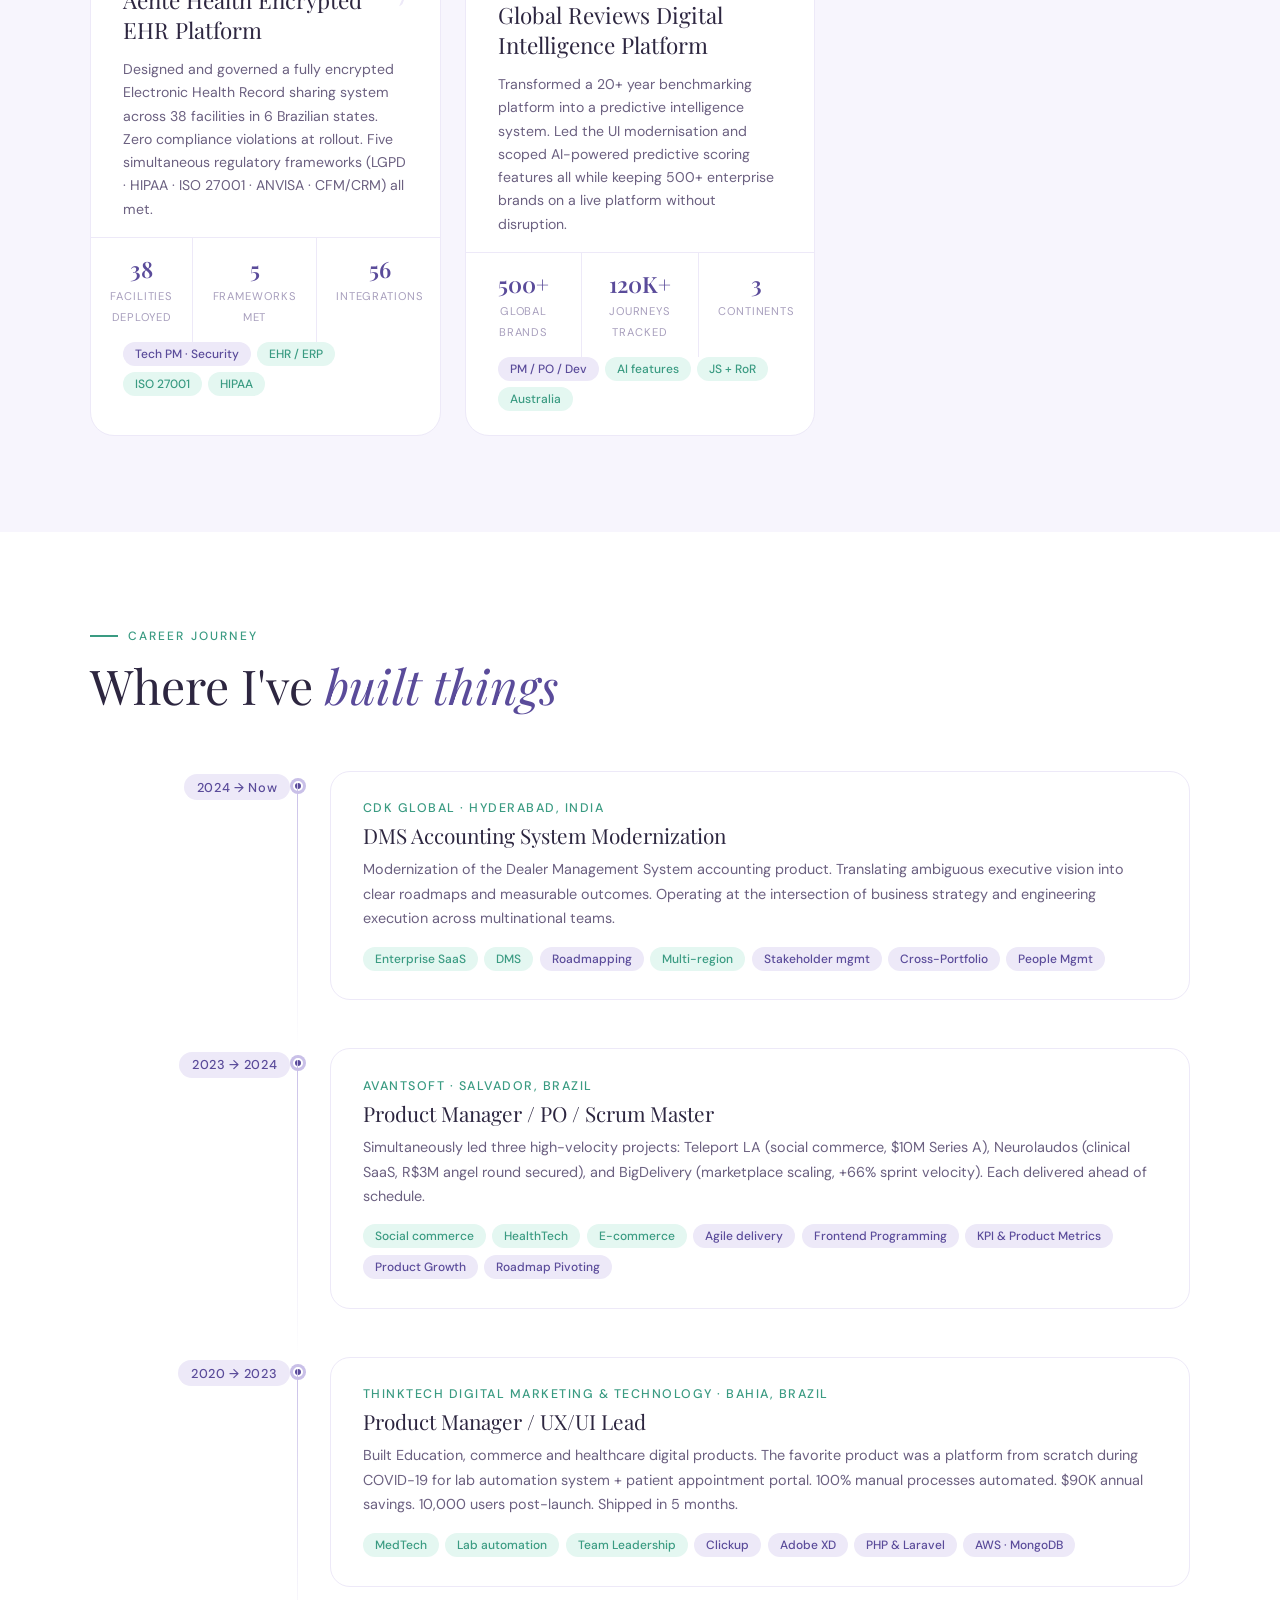
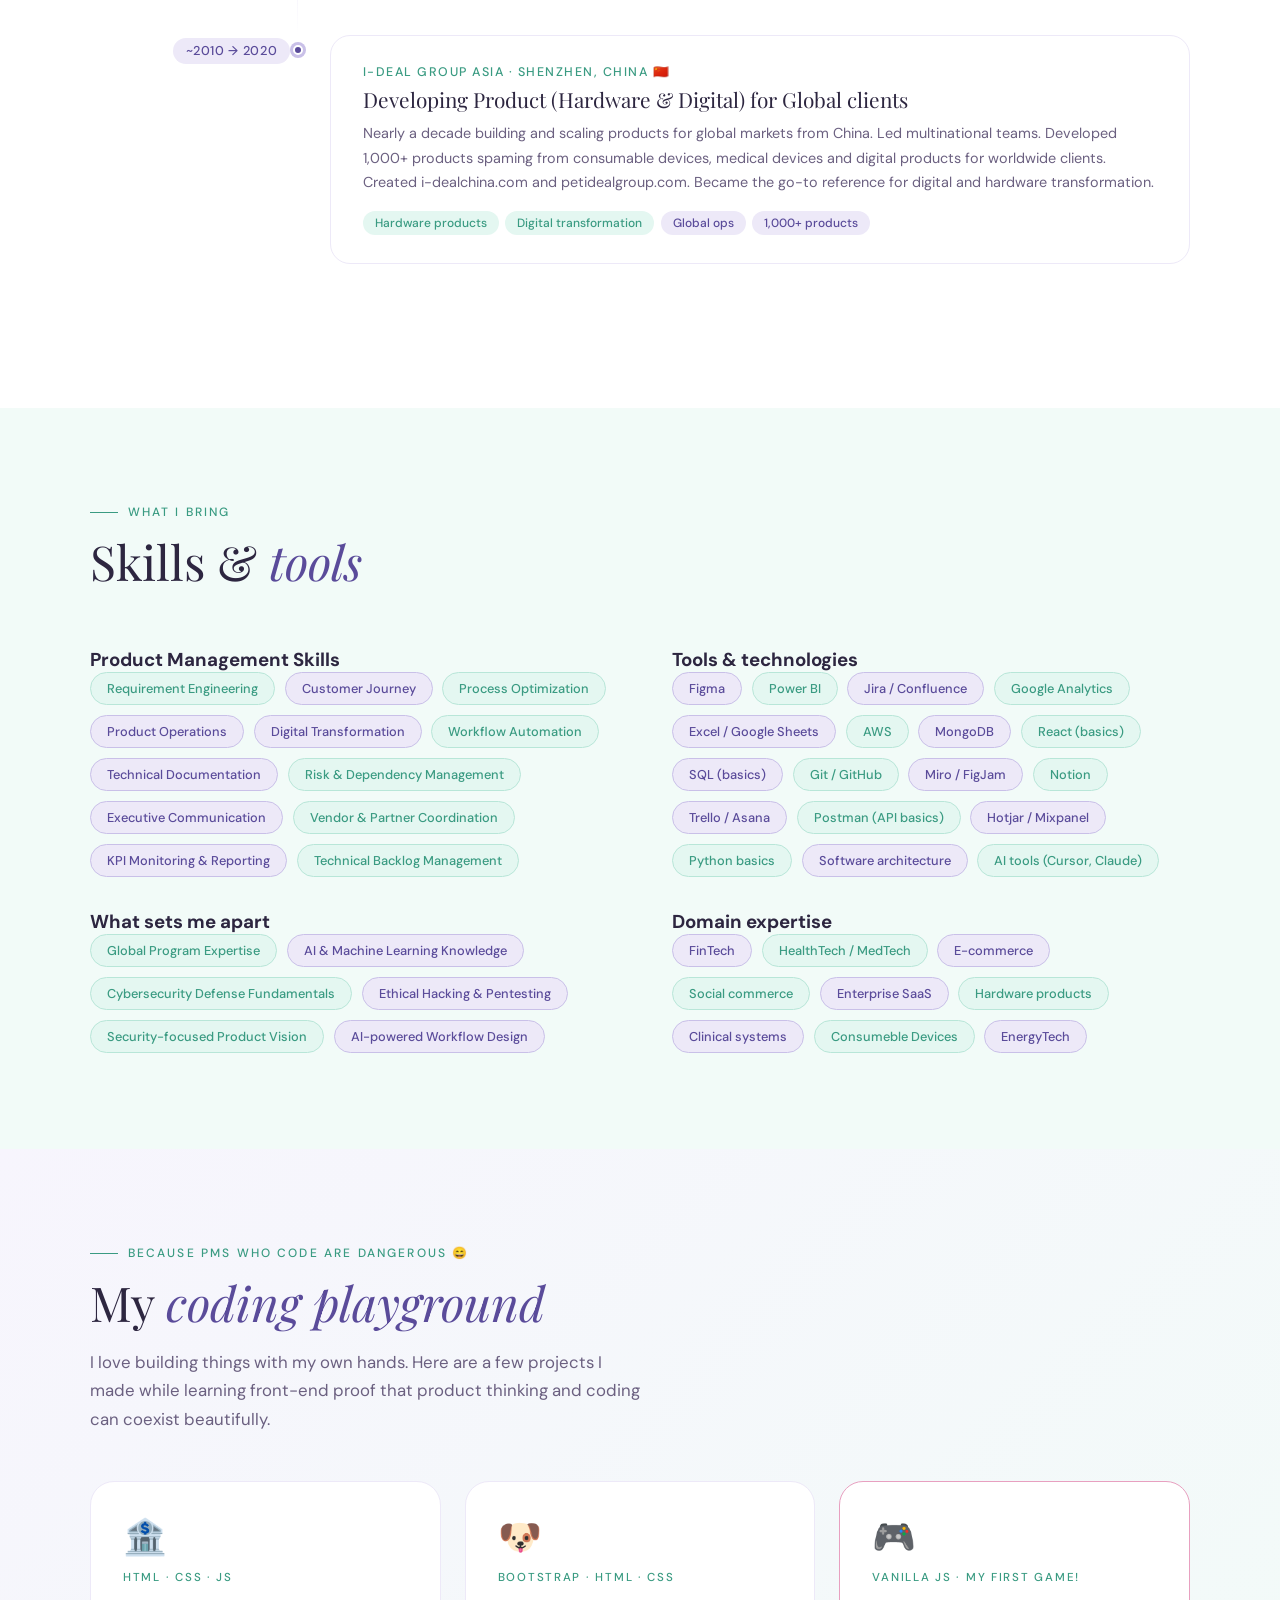
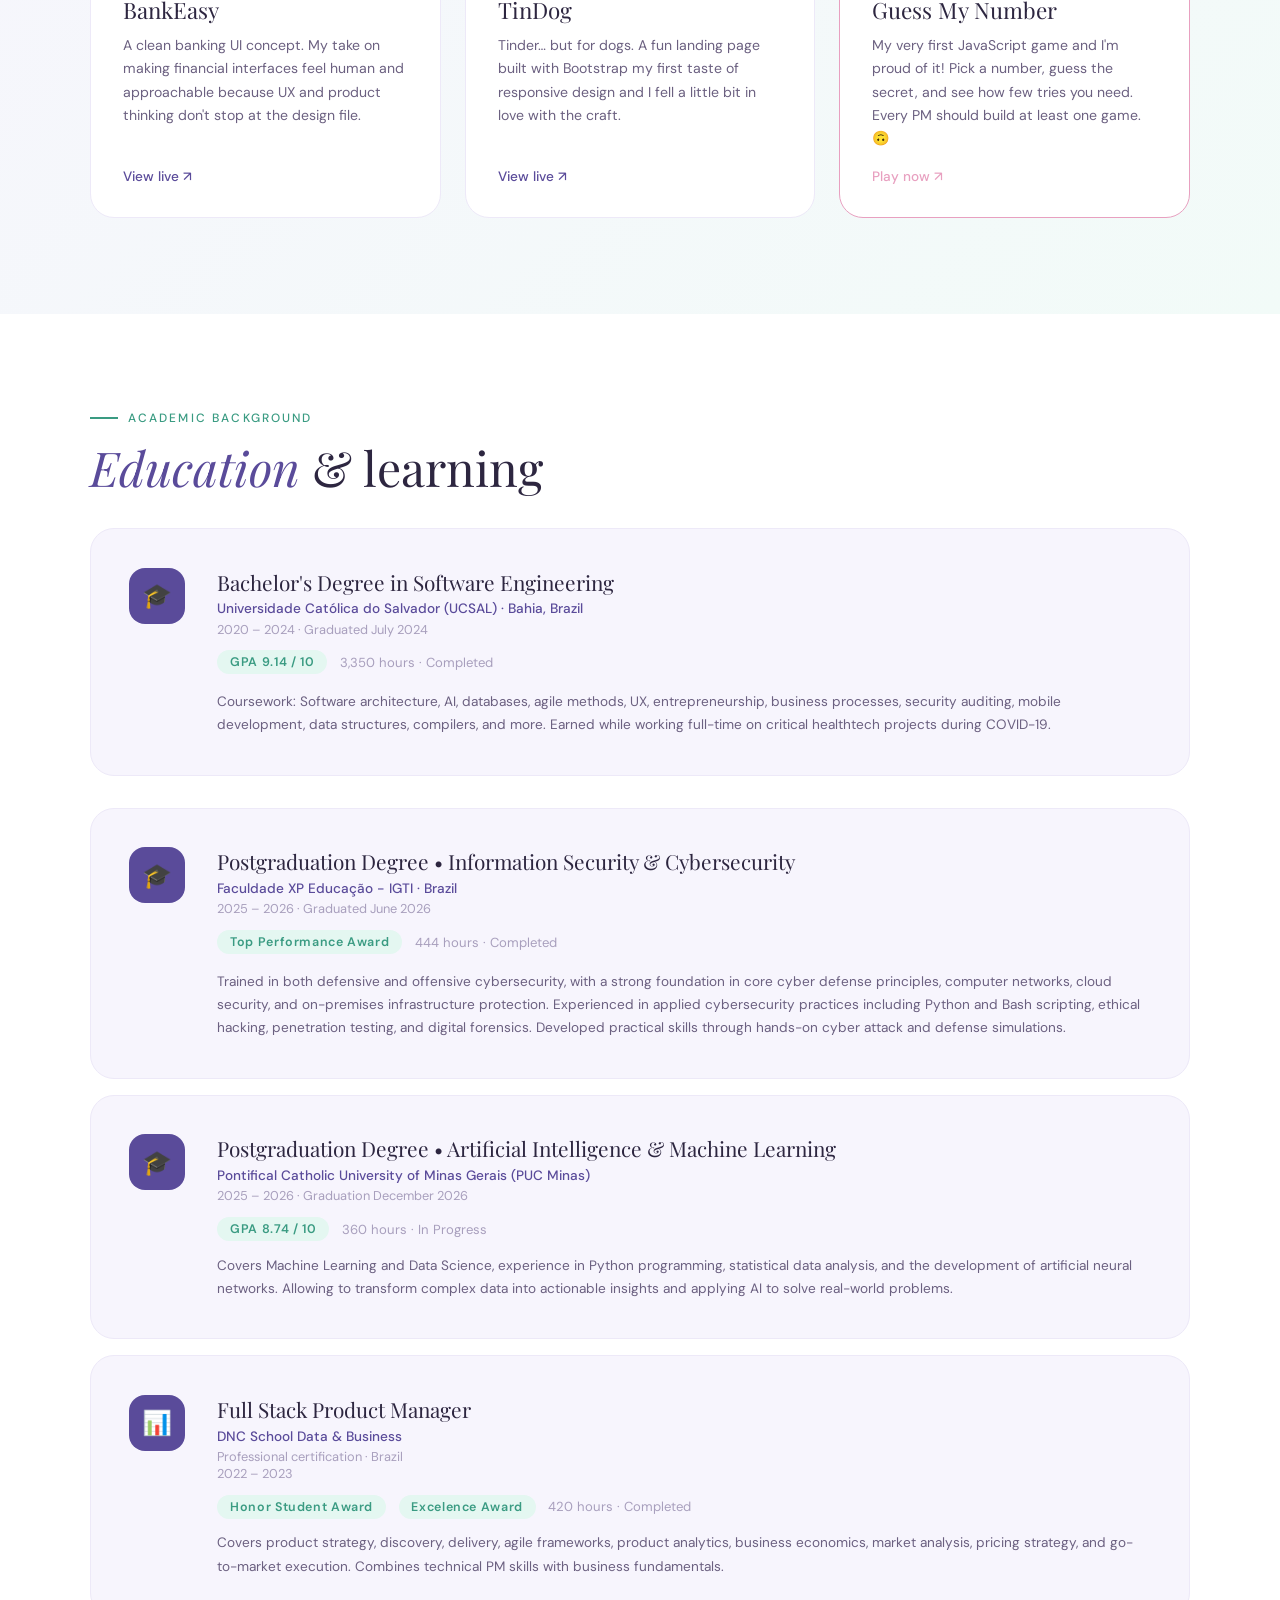
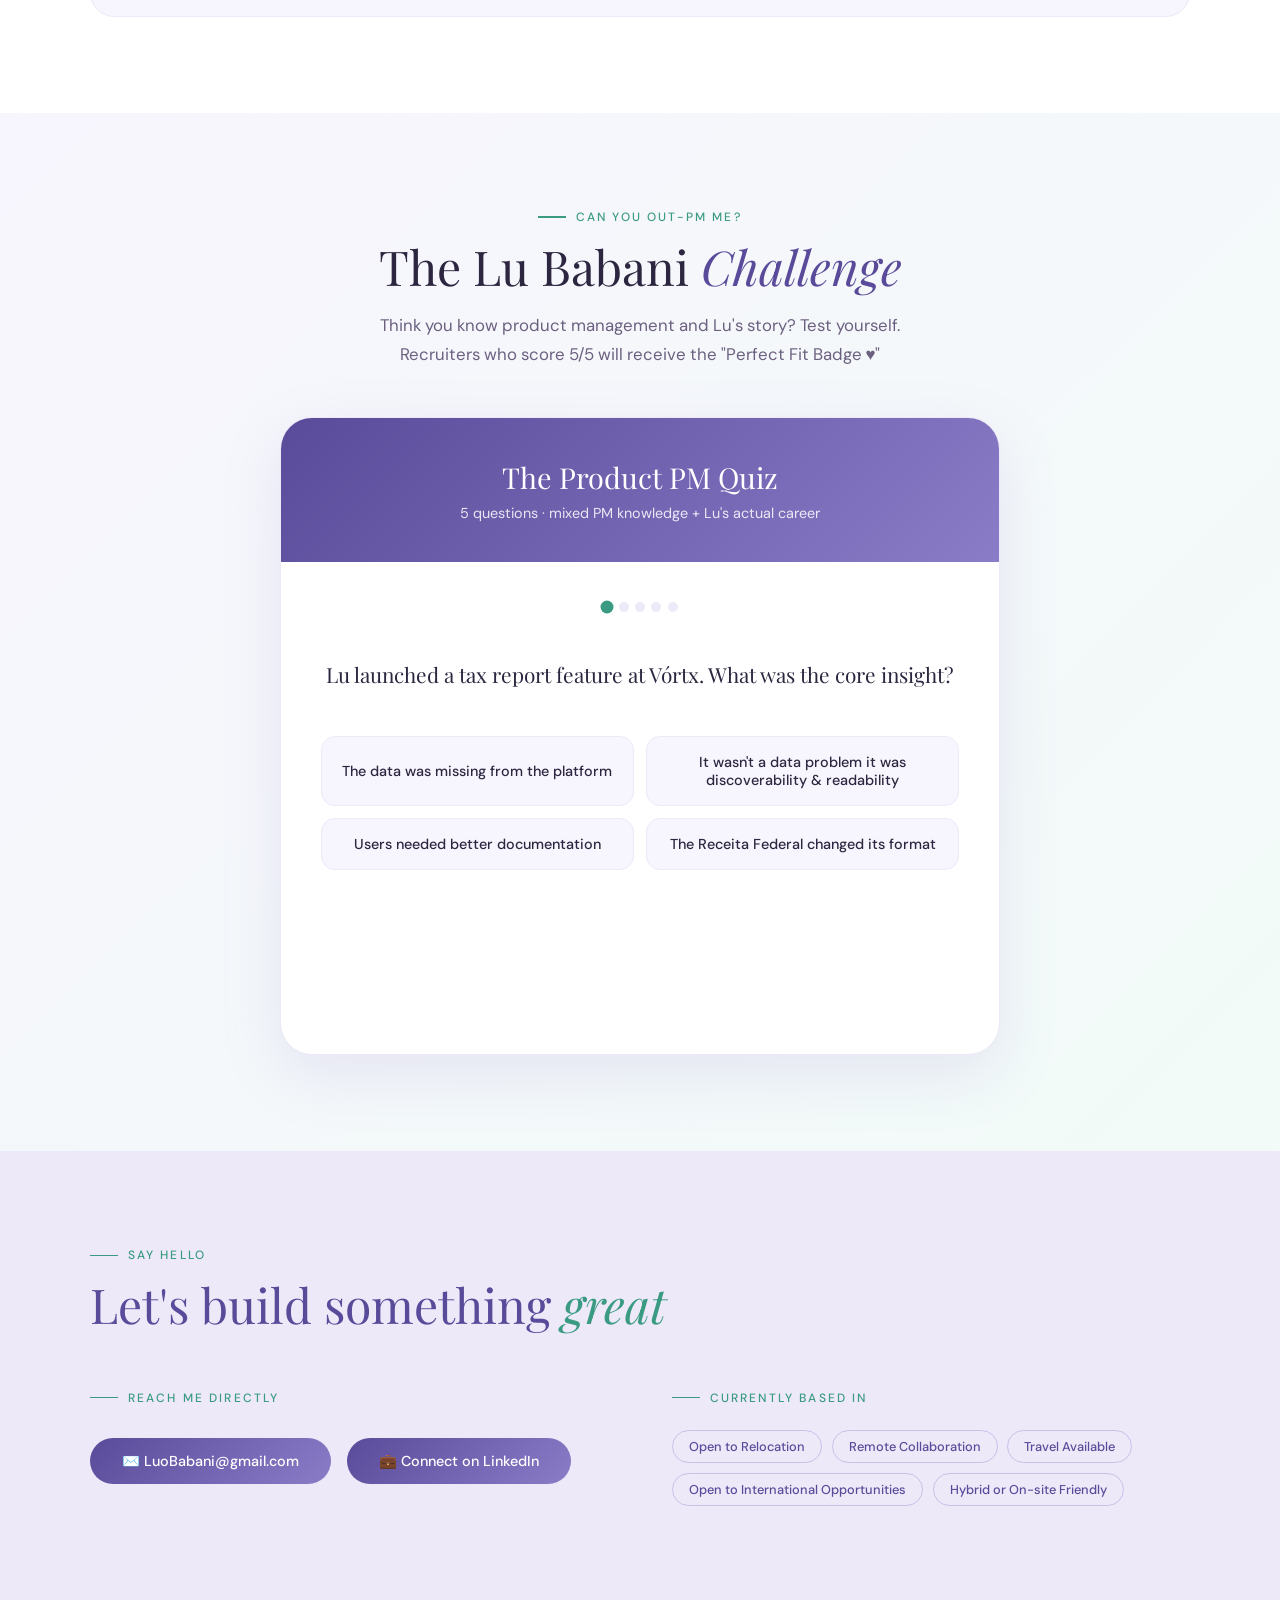
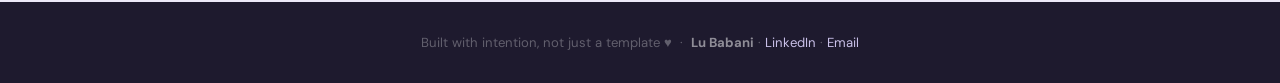
==== commit eaf5d03f: "Update index.html" ====
--- a/index.html
+++ b/index.html
@@ -51,7 +51,7 @@
 }
 .nav-logo {
   font-family: 'Playfair Display', serif;
-  background: var(--lavender-dark);
+  color: var(--lavender-dark);
   font-size: 1.5rem; color: var();
   font-style: italic;
 }
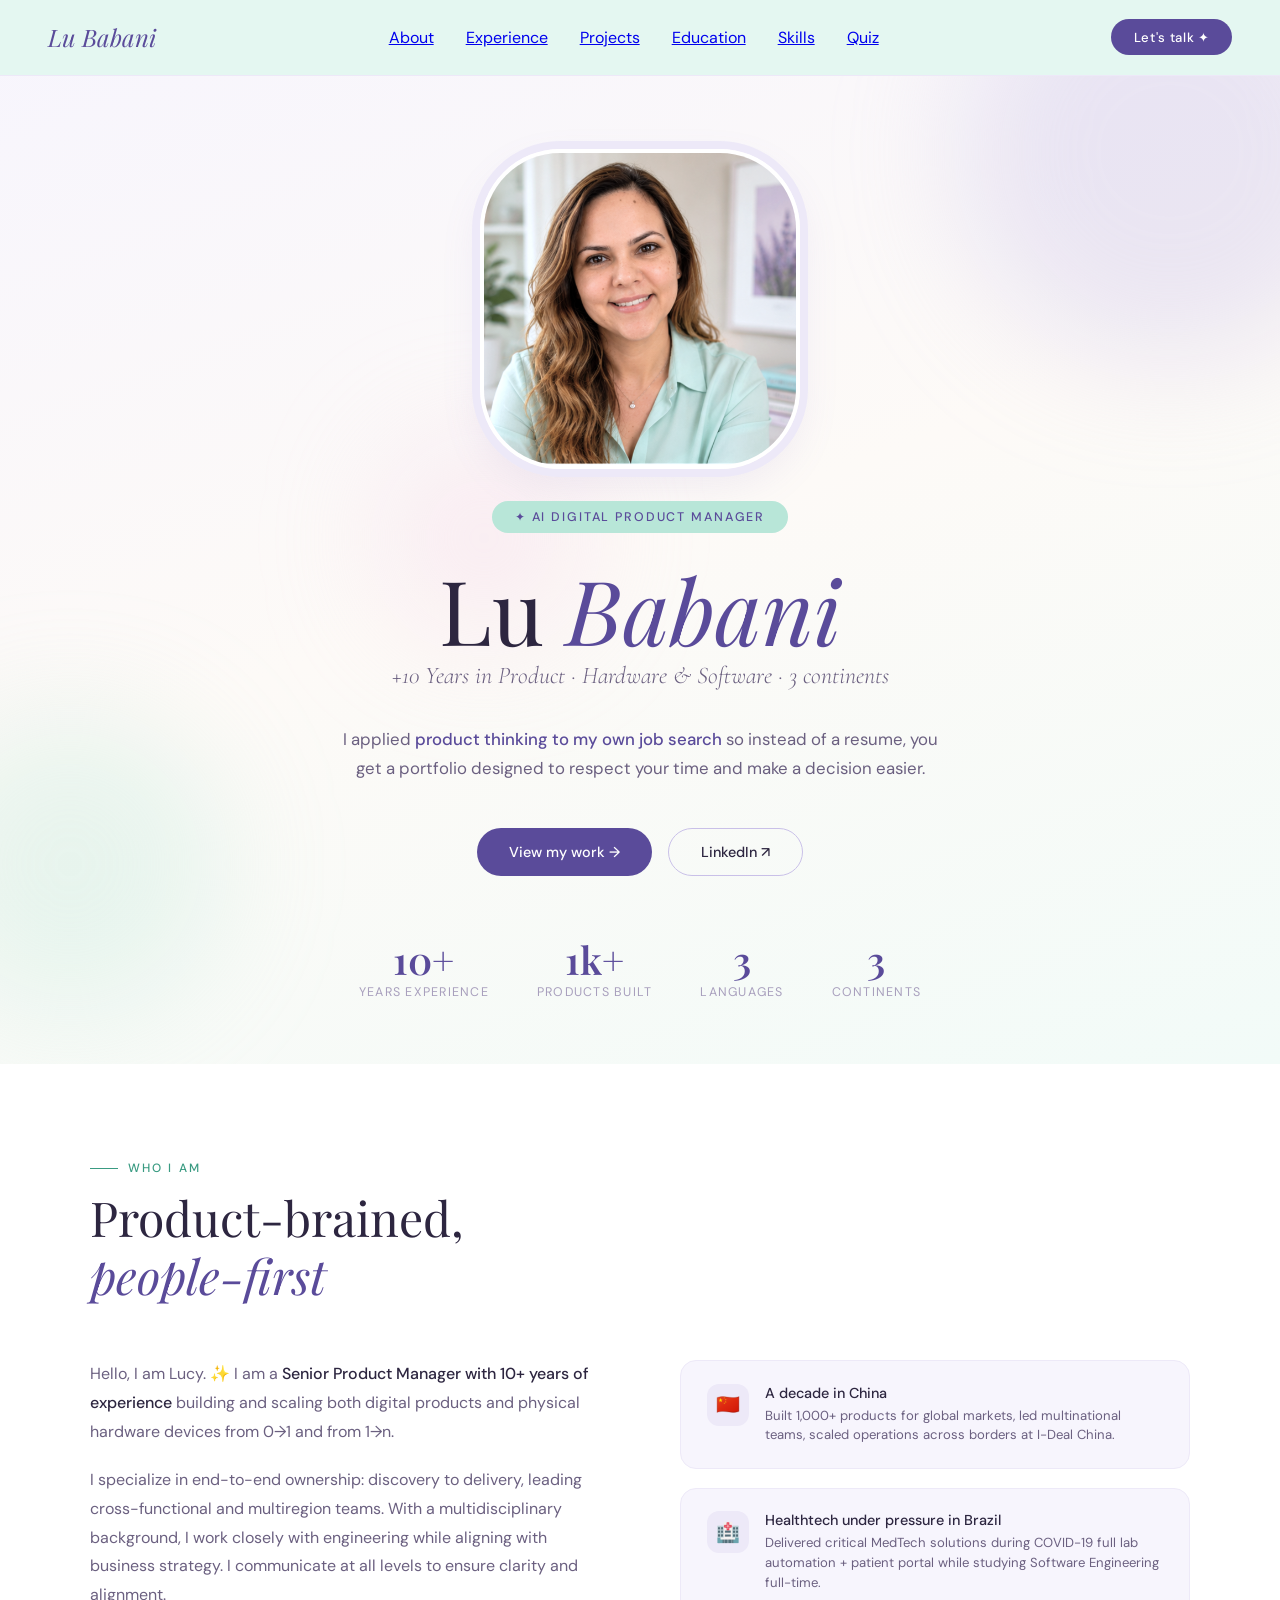
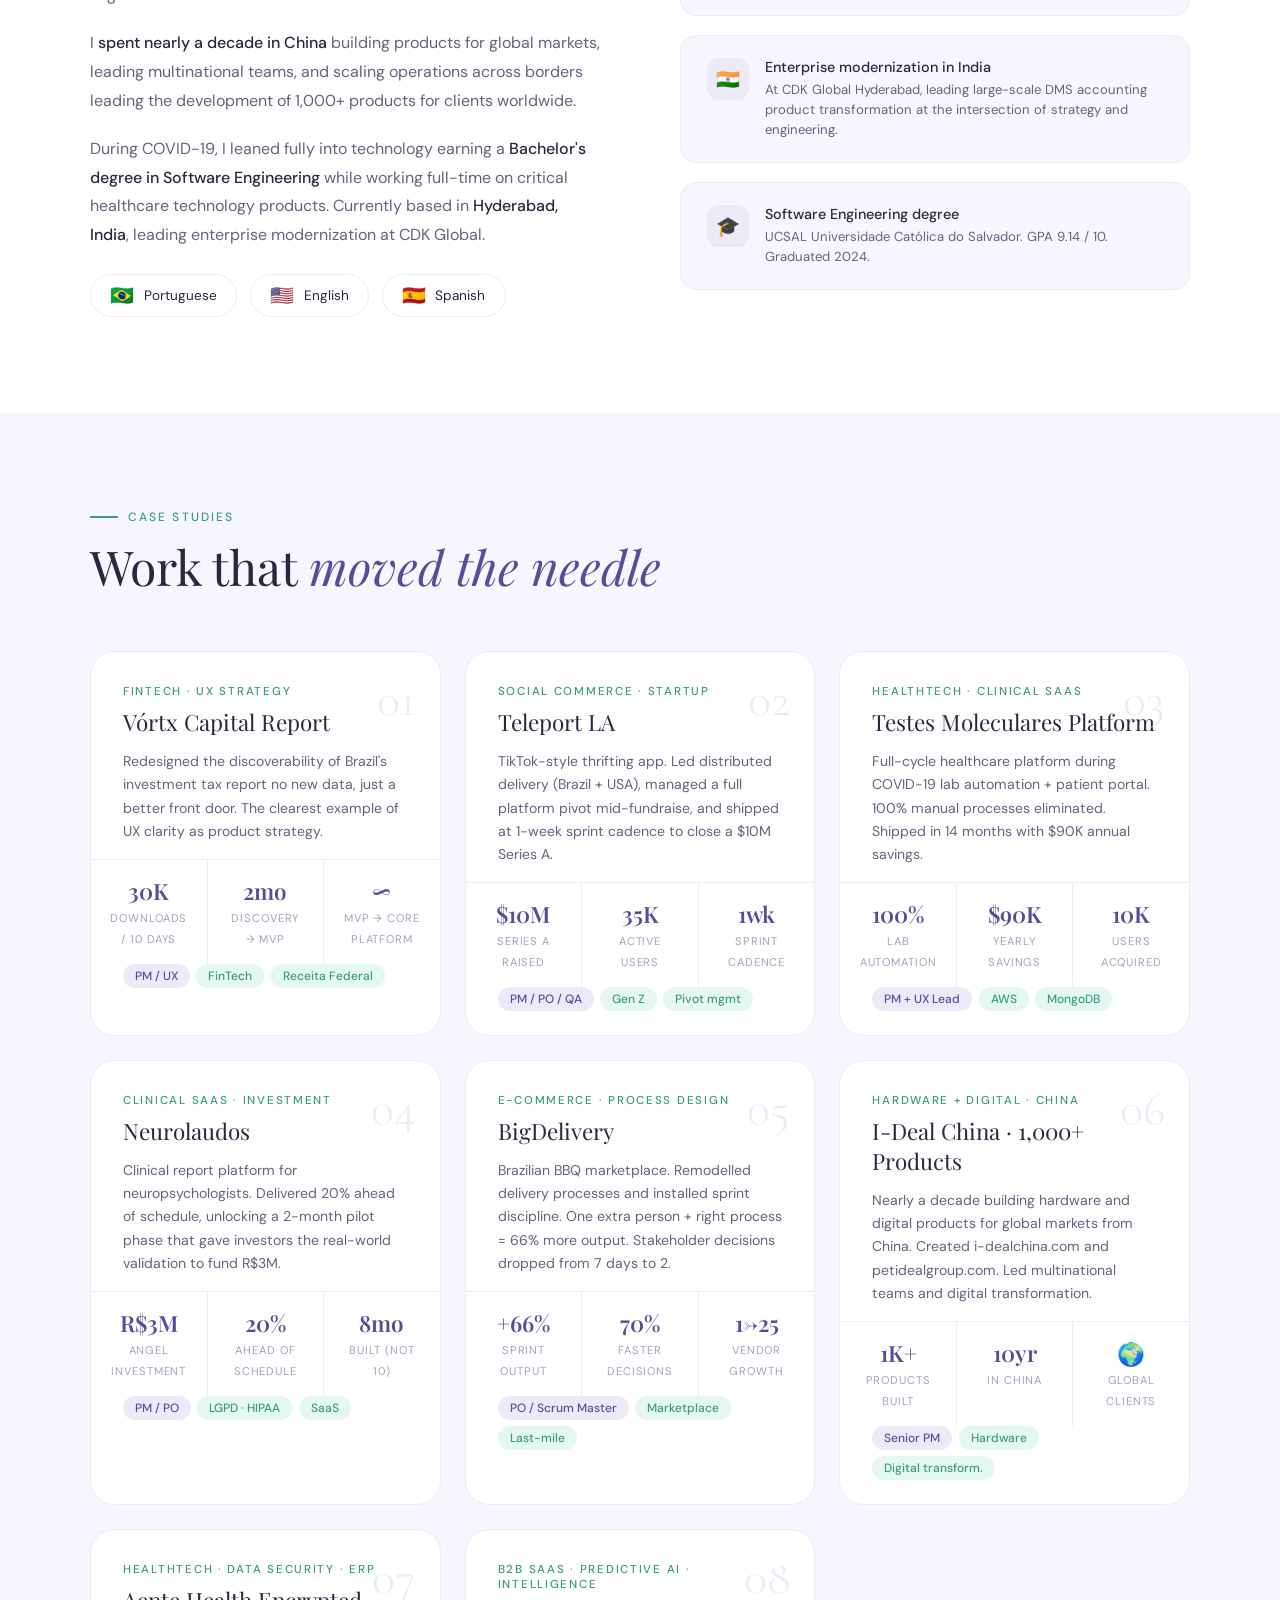
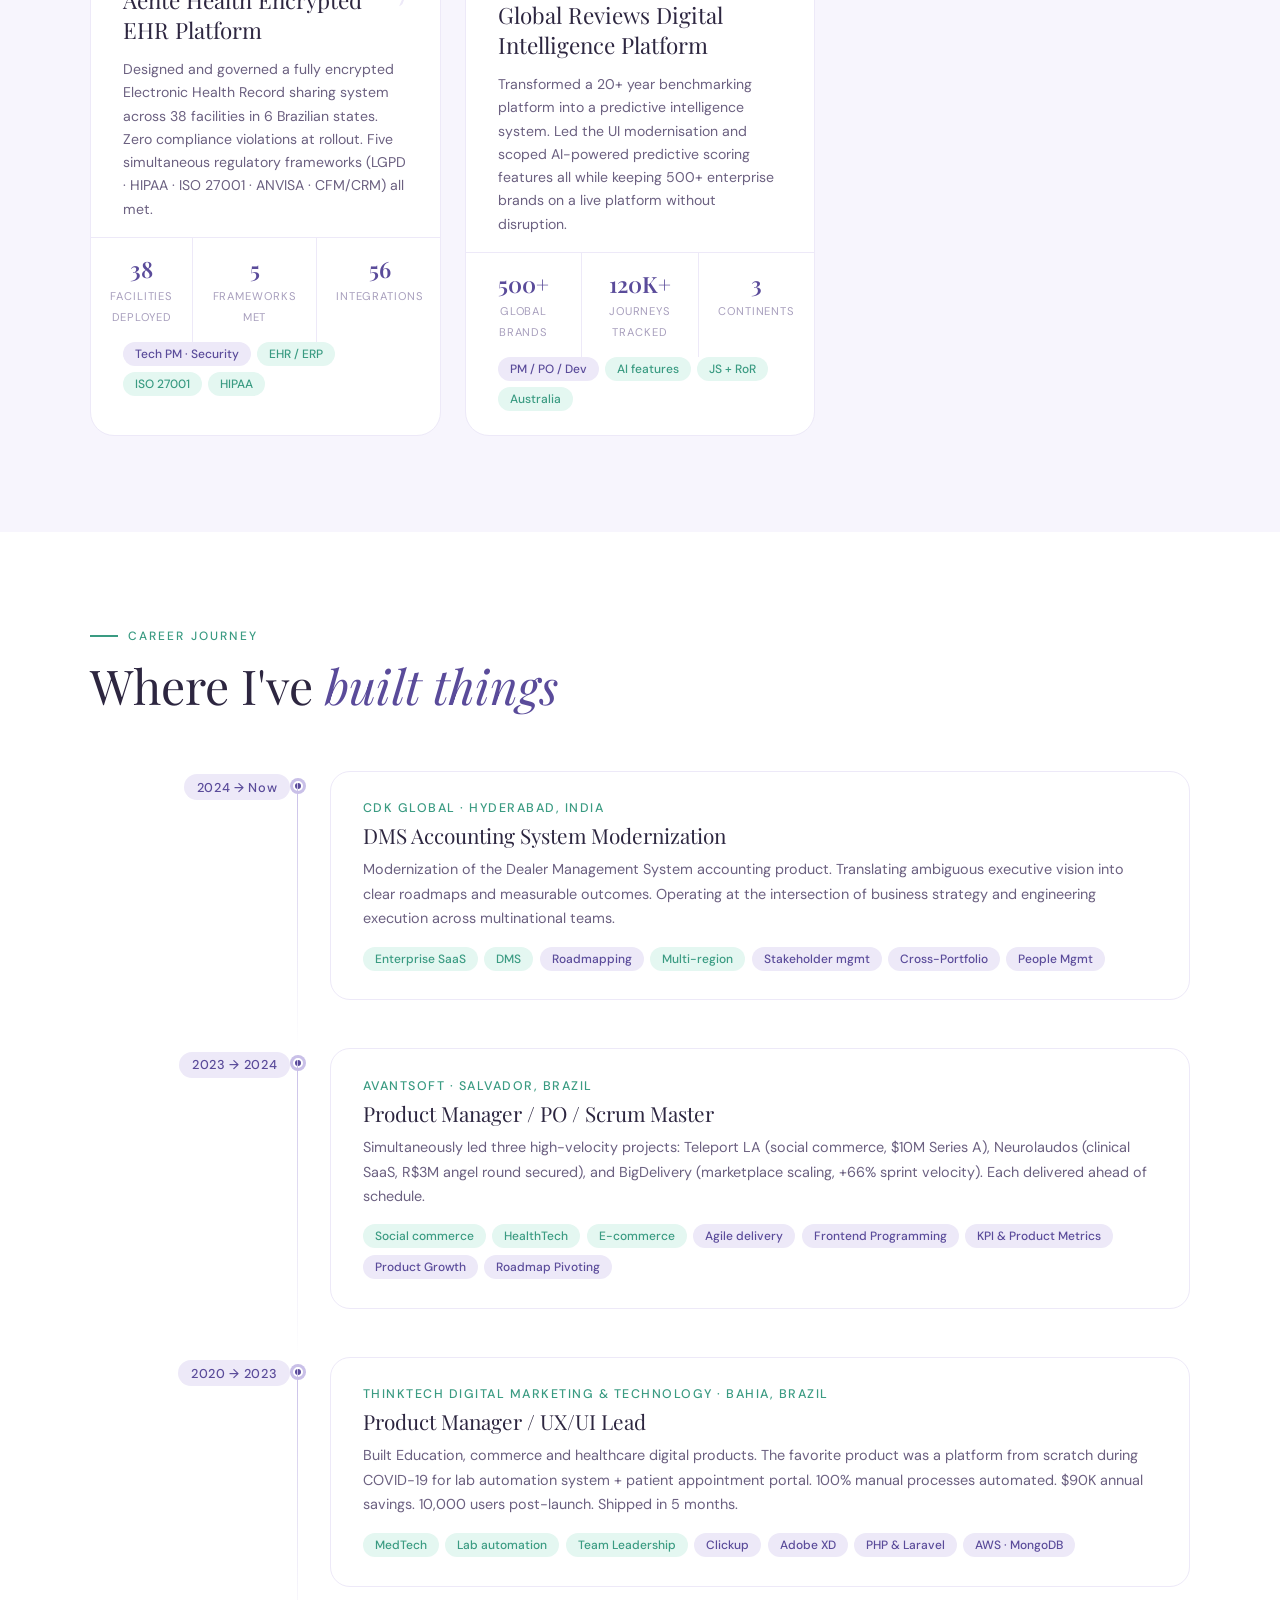
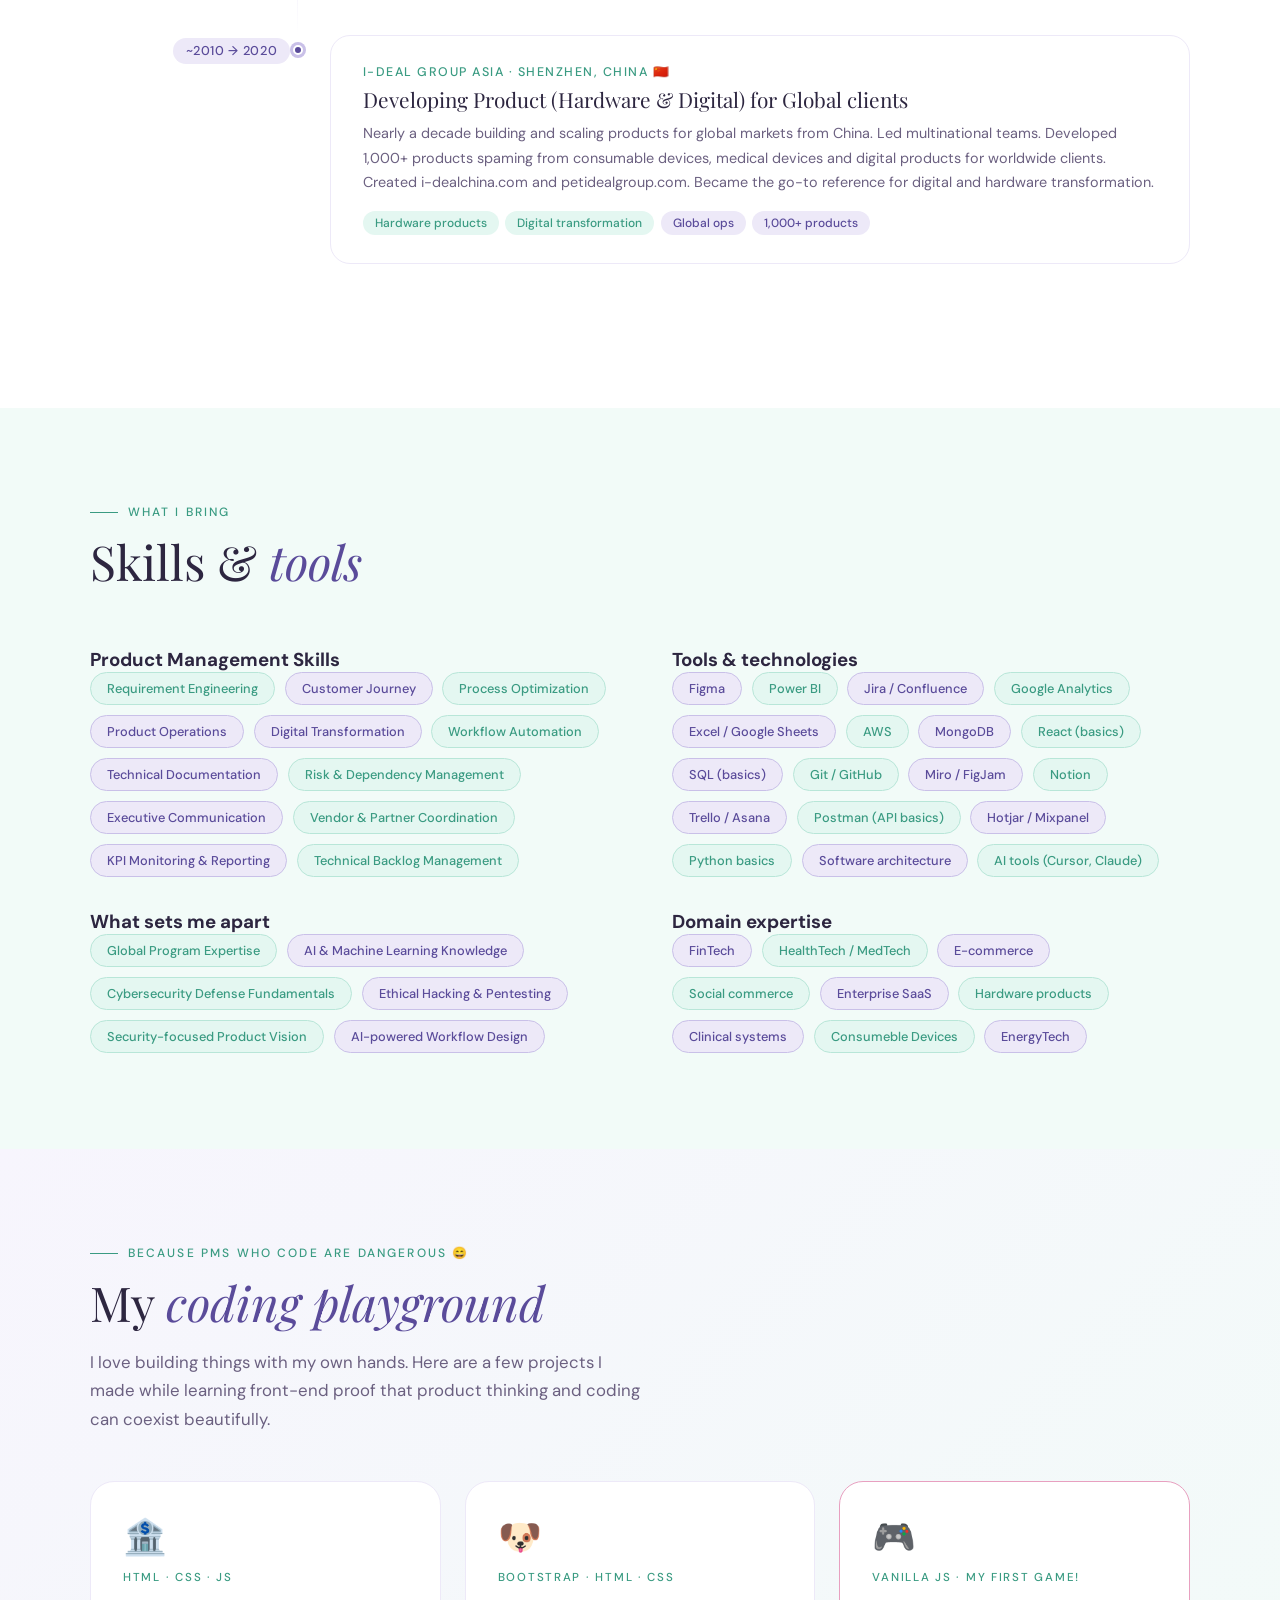
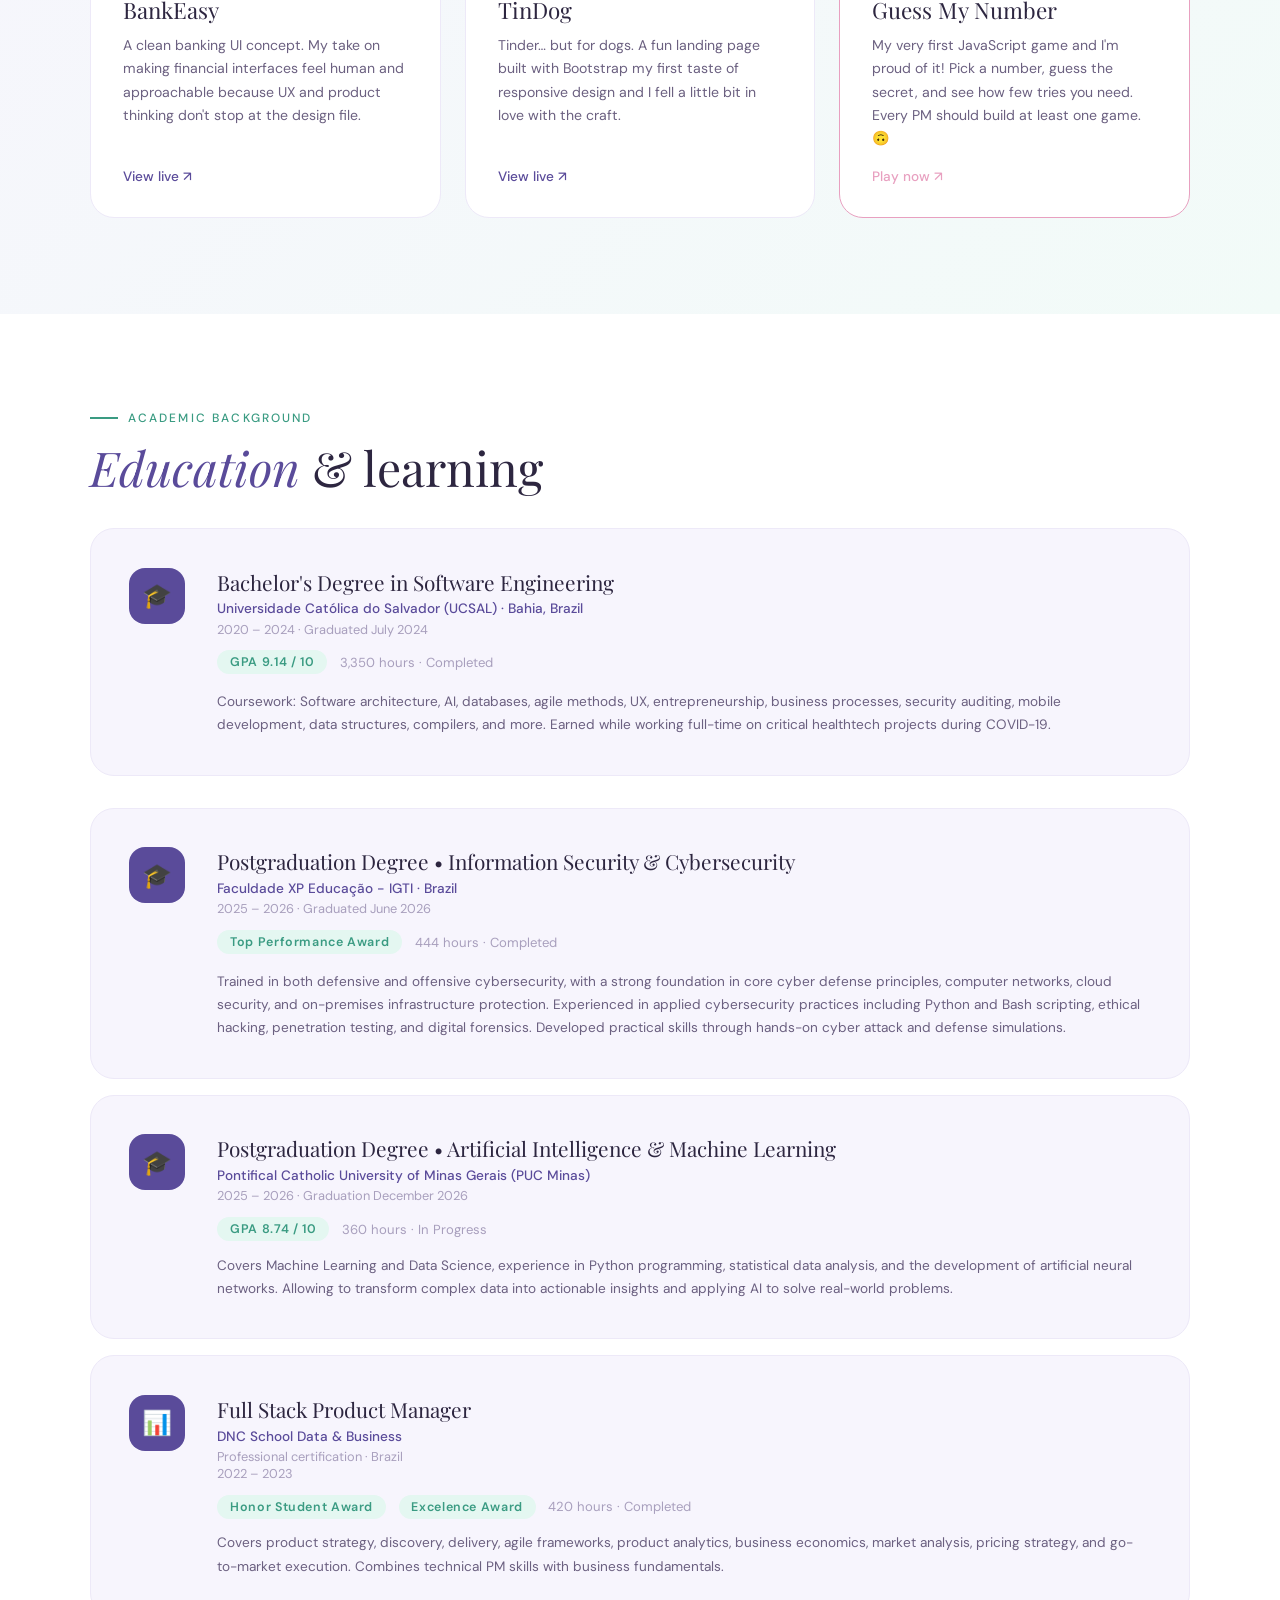
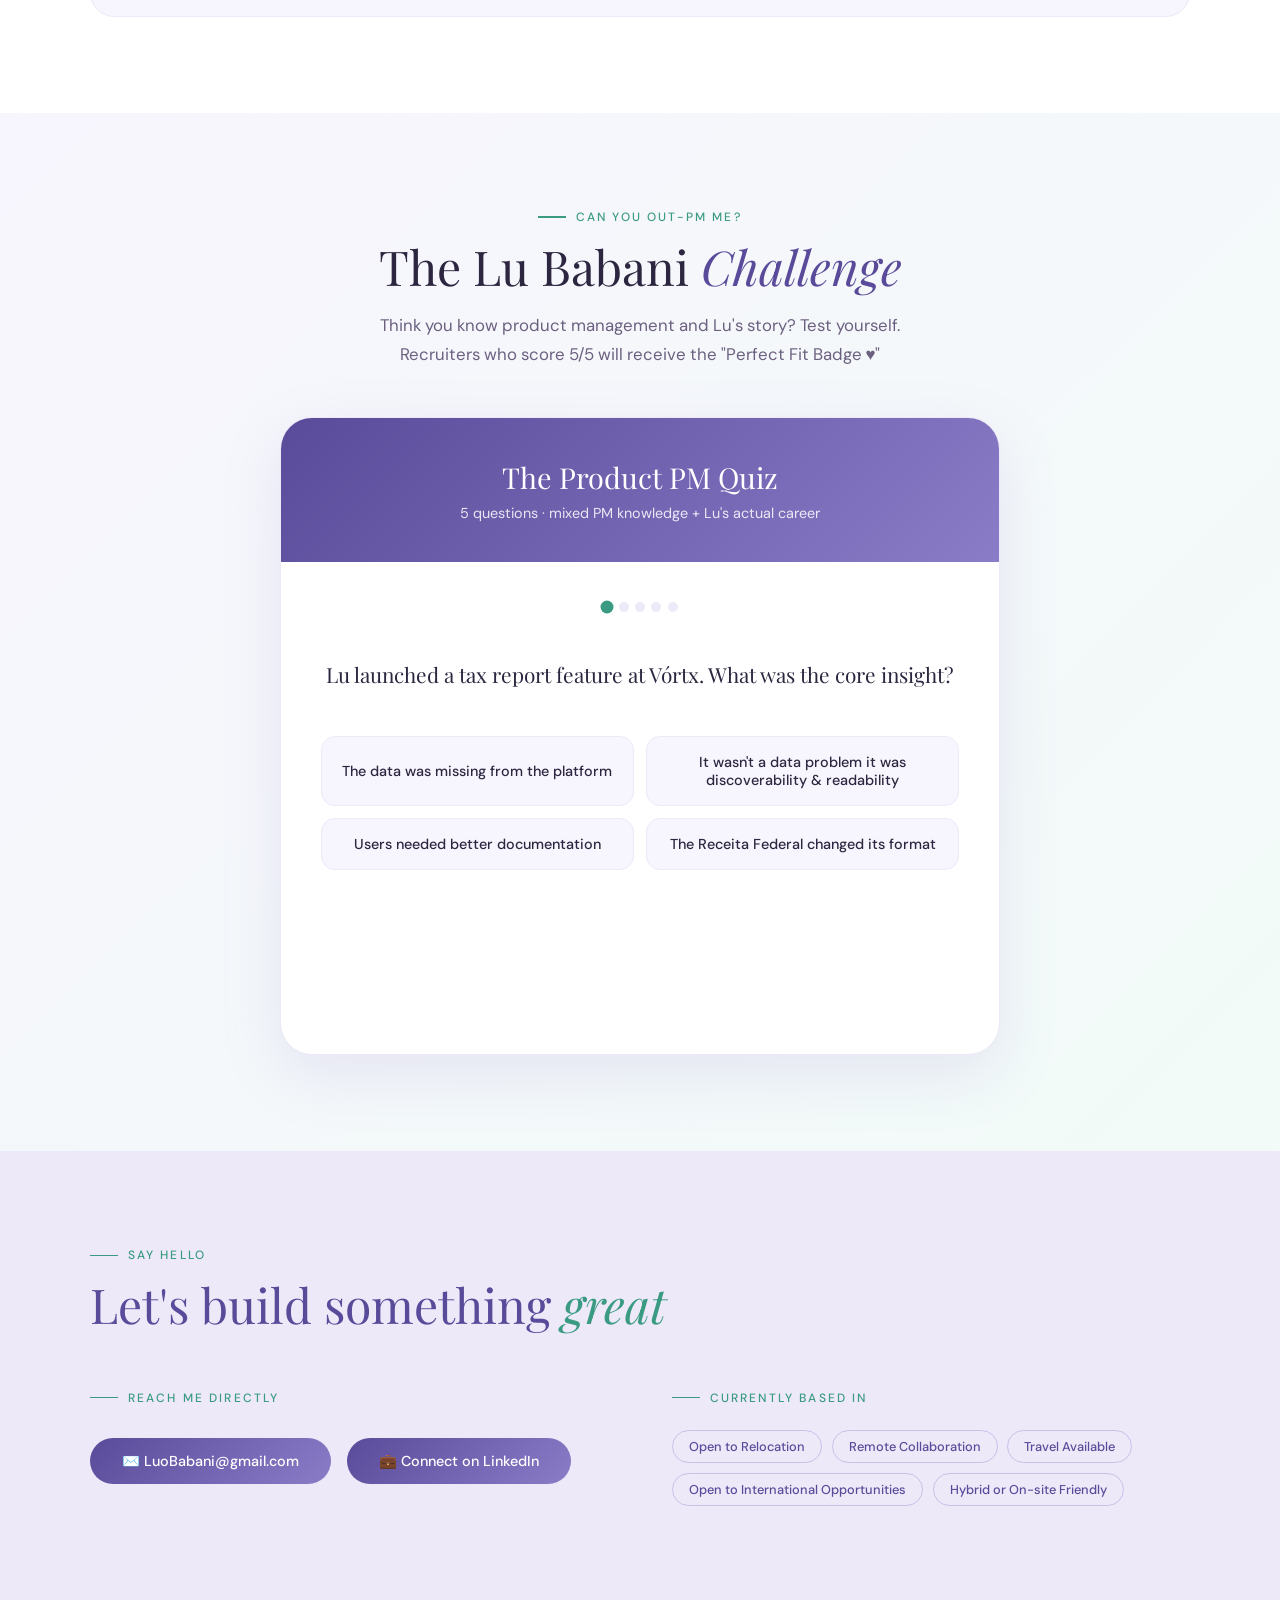
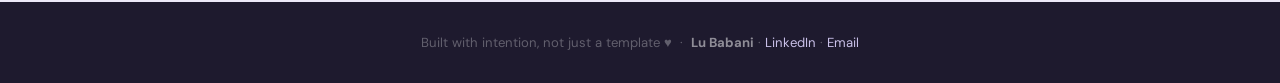
==== commit 62c68d5d: "Update index.html" ====
--- a/index.html
+++ b/index.html
@@ -44,7 +44,7 @@
   position: fixed; top: 0; left: 0; right: 0; z-index: 100;
   padding: 1.2rem 3rem;
   display: flex; justify-content: space-between; align-items: center;
-  background: rgba(253,250,247,0.85);
+  background:  var(--mint-light);
   backdrop-filter: blur(12px);
   border-bottom: 1px solid var(--lavender-light);
   transition: all 0.3s;
@@ -56,7 +56,7 @@
   font-style: italic;
 }
 .nav-links { display: flex; gap: 2rem; list-style: none; }
-.nav-links a {
+.-links a {
   font-size: 0.85rem; letter-spacing: 0.08em; color: var(--text-mid);
   text-decoration: none; text-transform: uppercase; font-weight: 500;
   transition: color 0.2s;
@@ -1312,7 +1312,7 @@
 /* ── NAV SCROLL ── */
 window.addEventListener('scroll', () => {
   const nav = document.getElementById('mainNav');
-  nav.style.boxShadow = window.scrollY > 40 ? '0 2px 20px rgba(230, 249, 243, 1)' : 'none';
+  nav.style.boxShadow = window.scrollY > 40 ? '0 2px 20px rgba(253,250,247,0.85)' : 'none';
 });
 </script>
 </body>
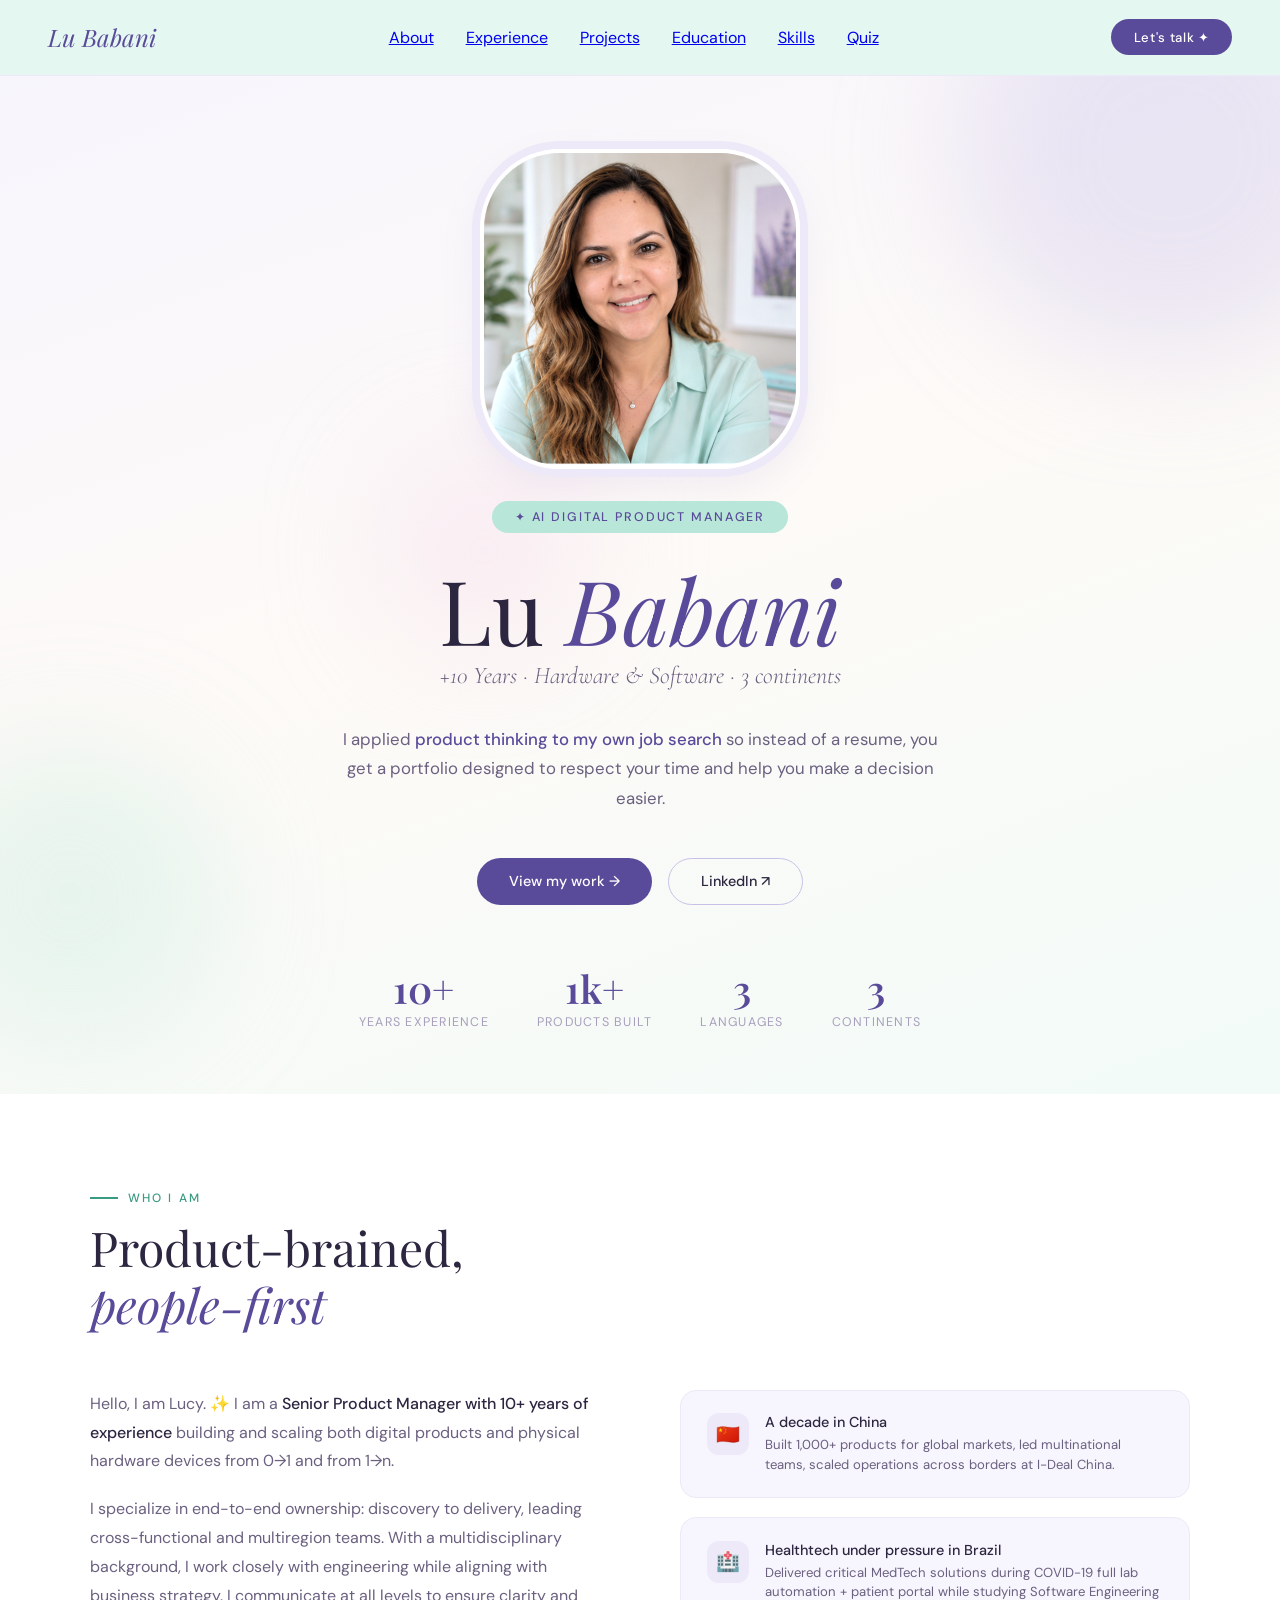
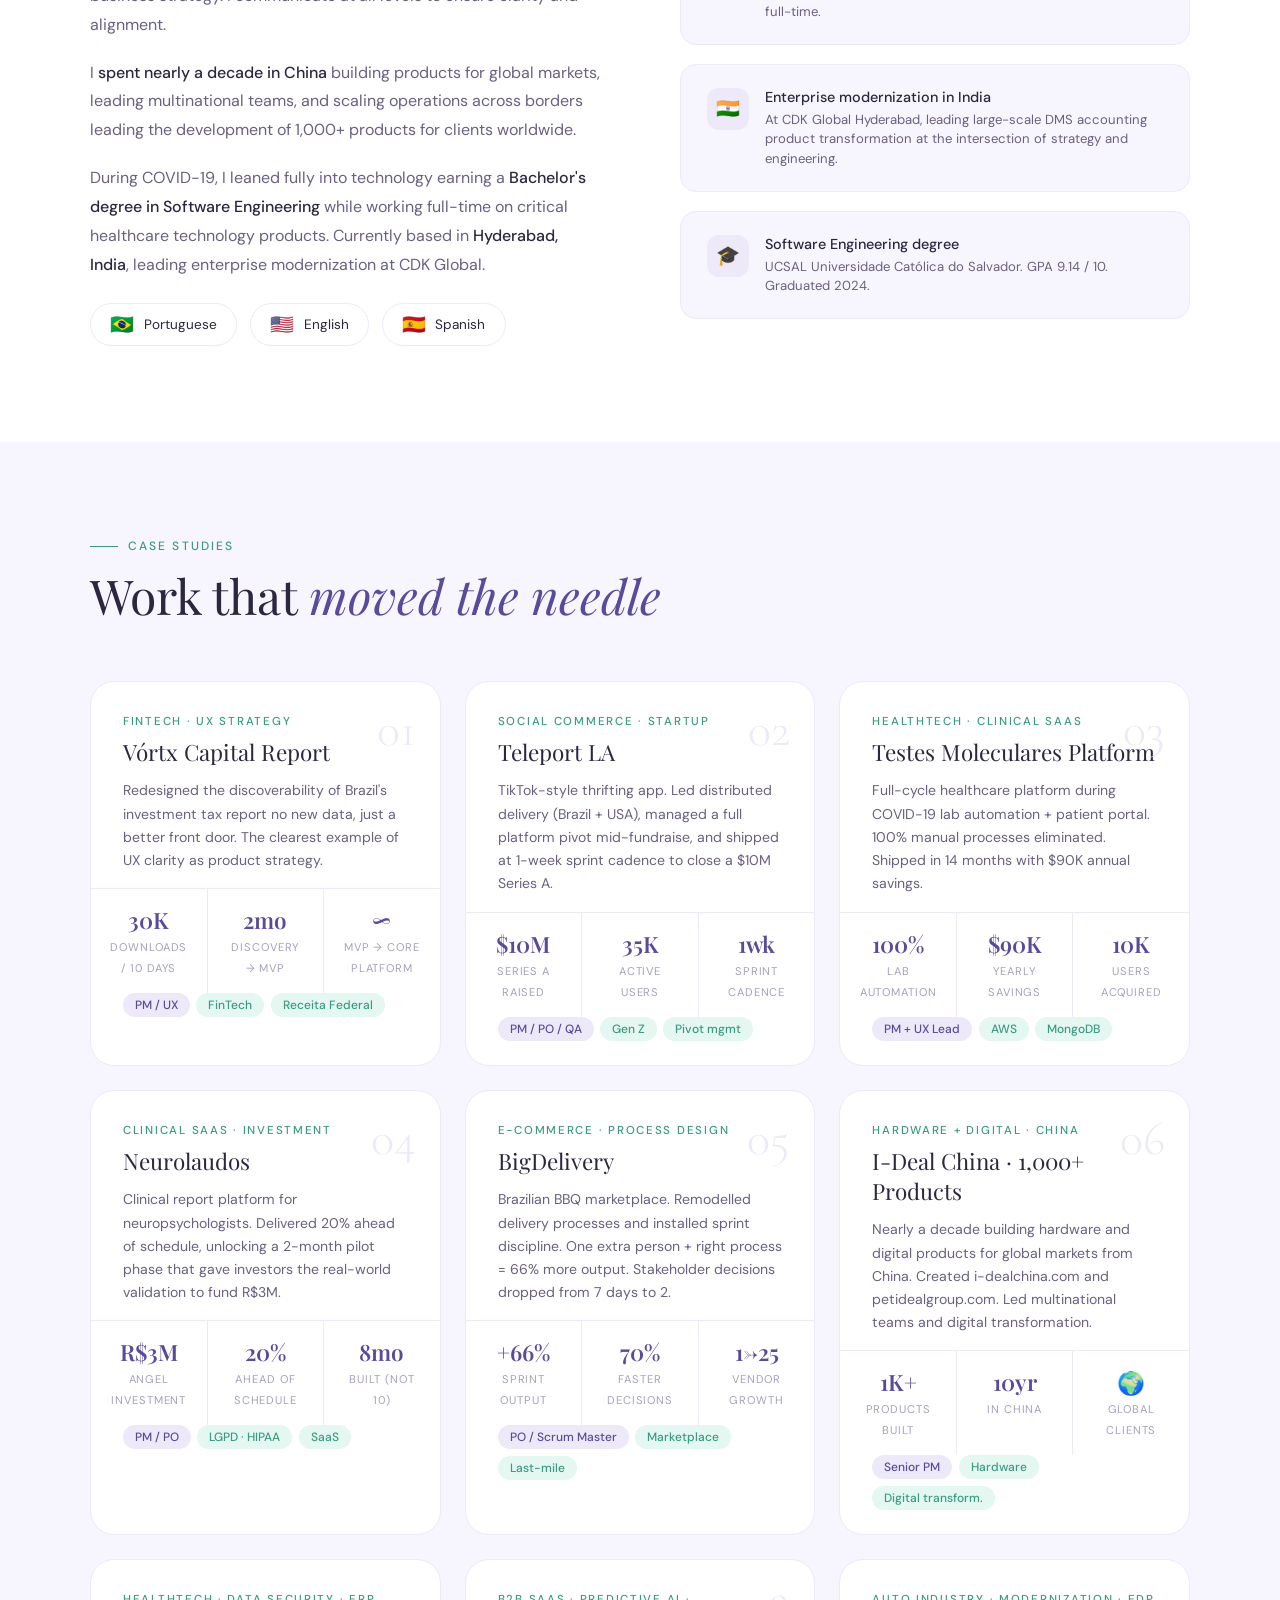
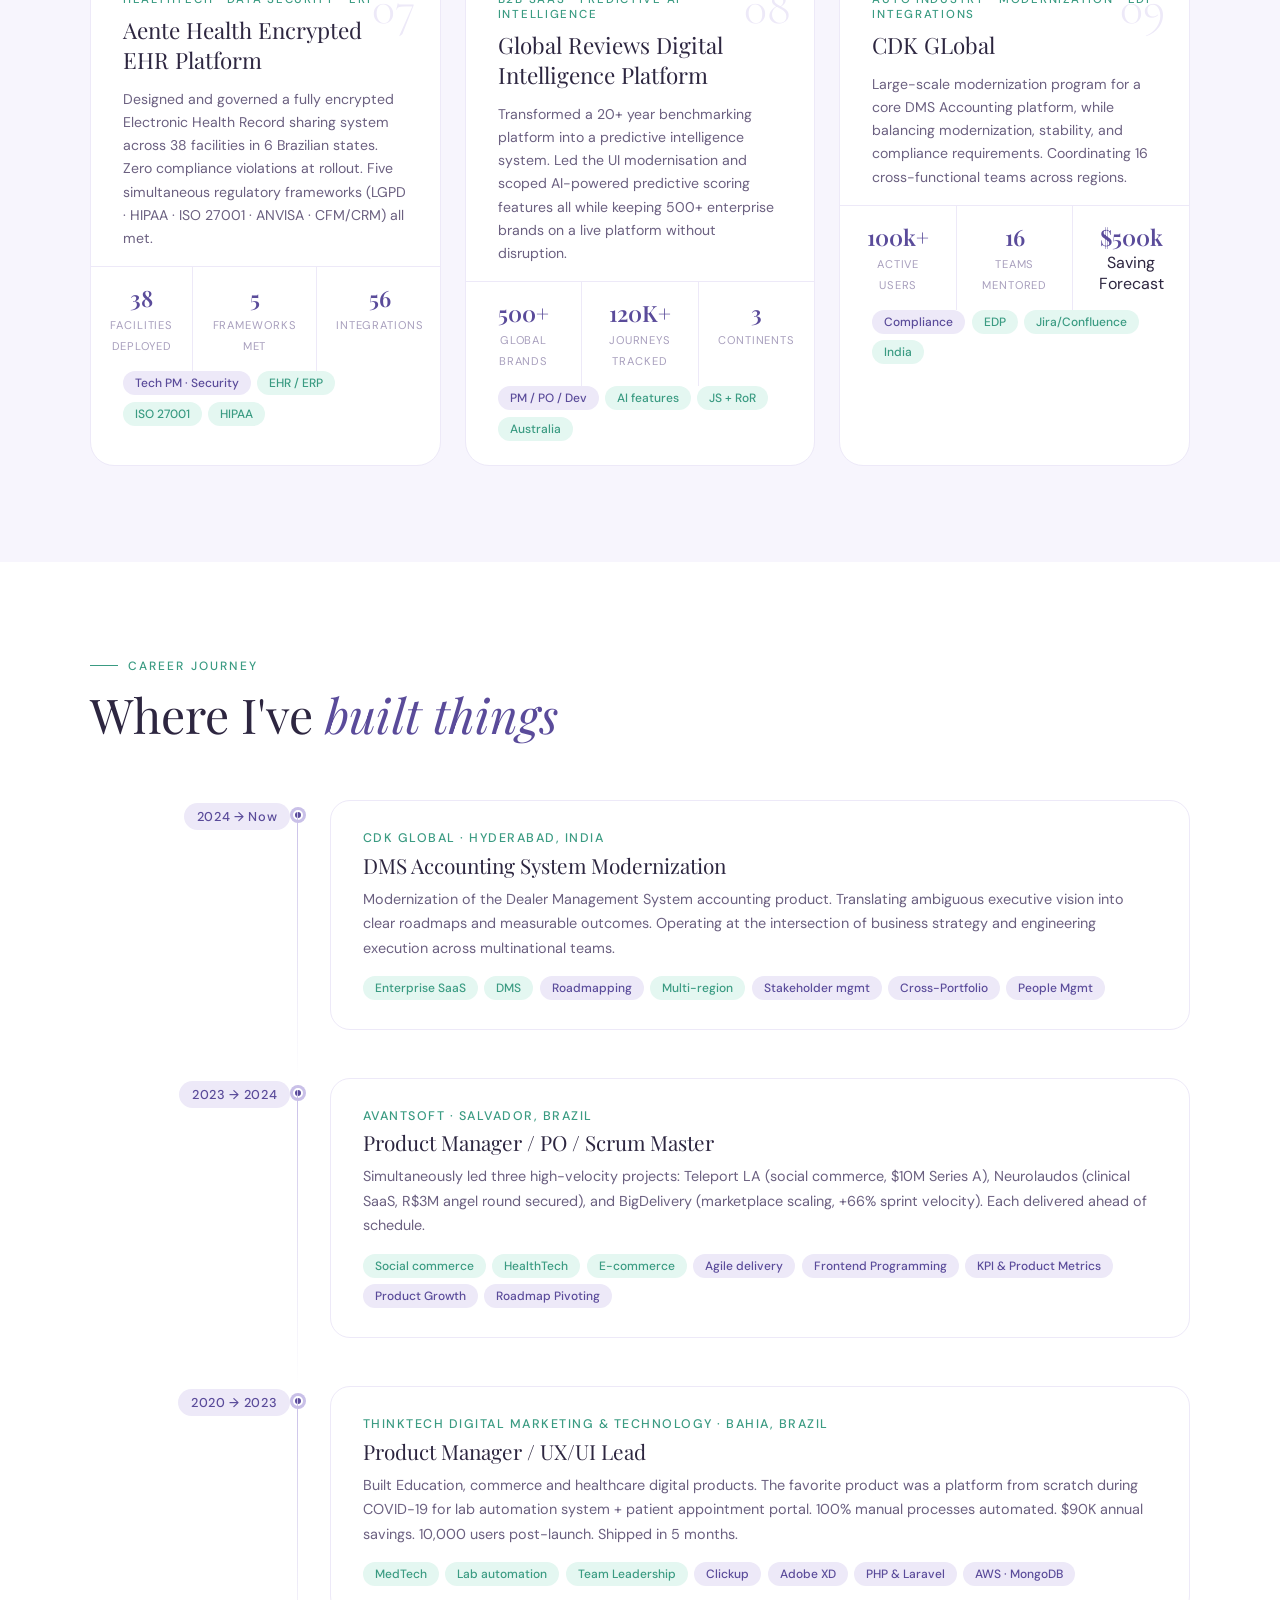
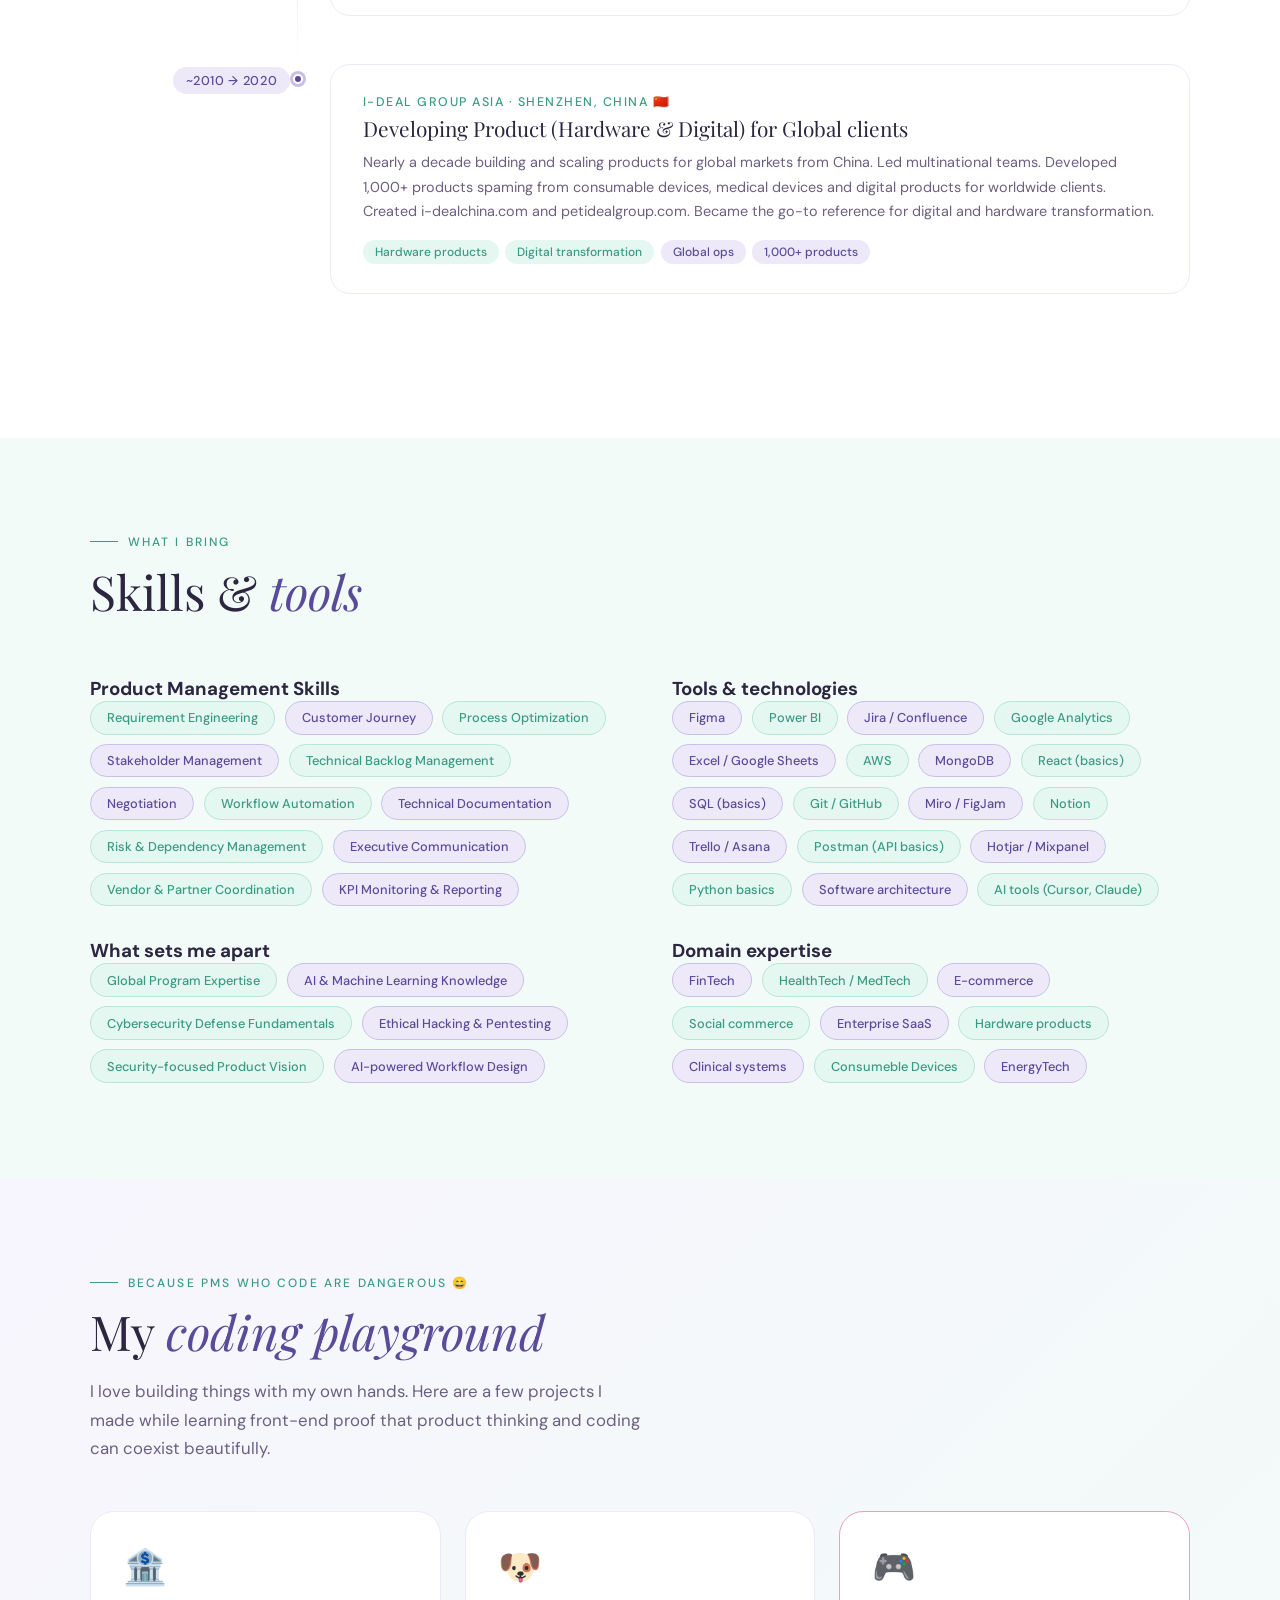
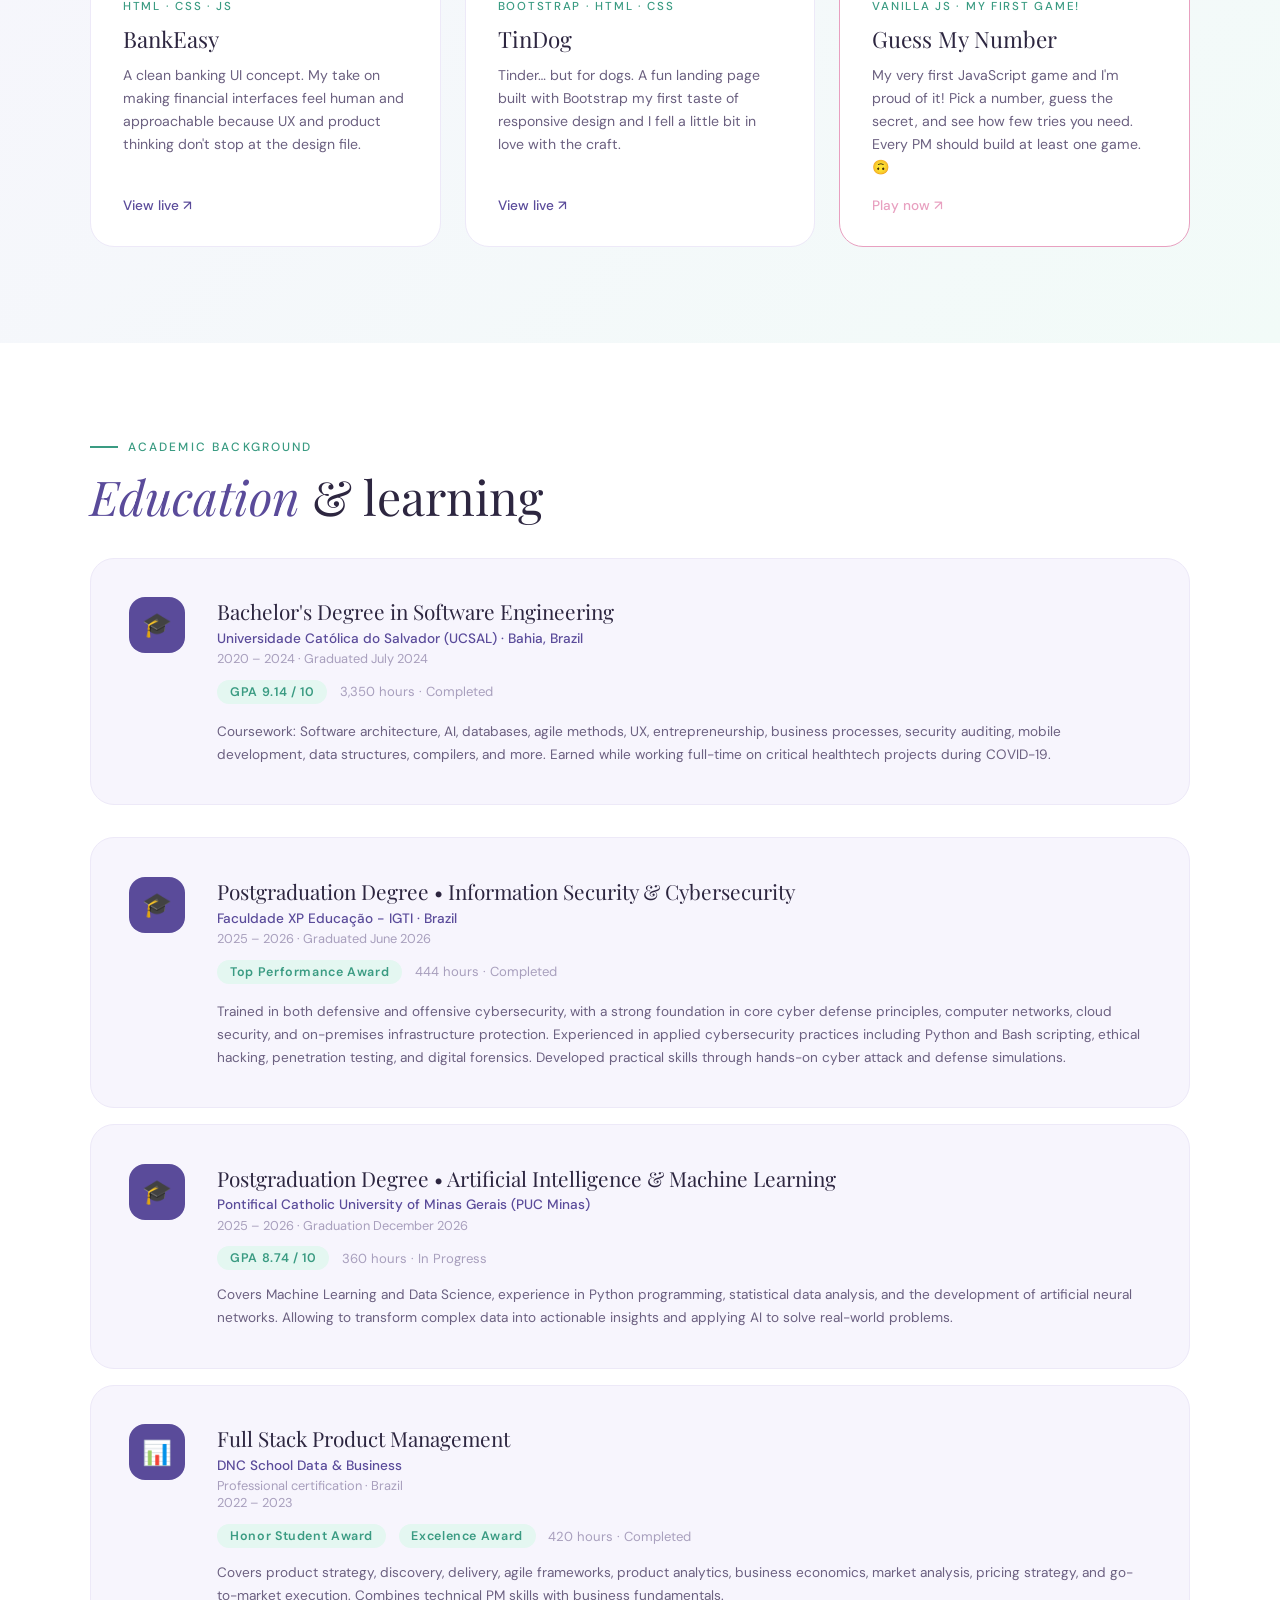
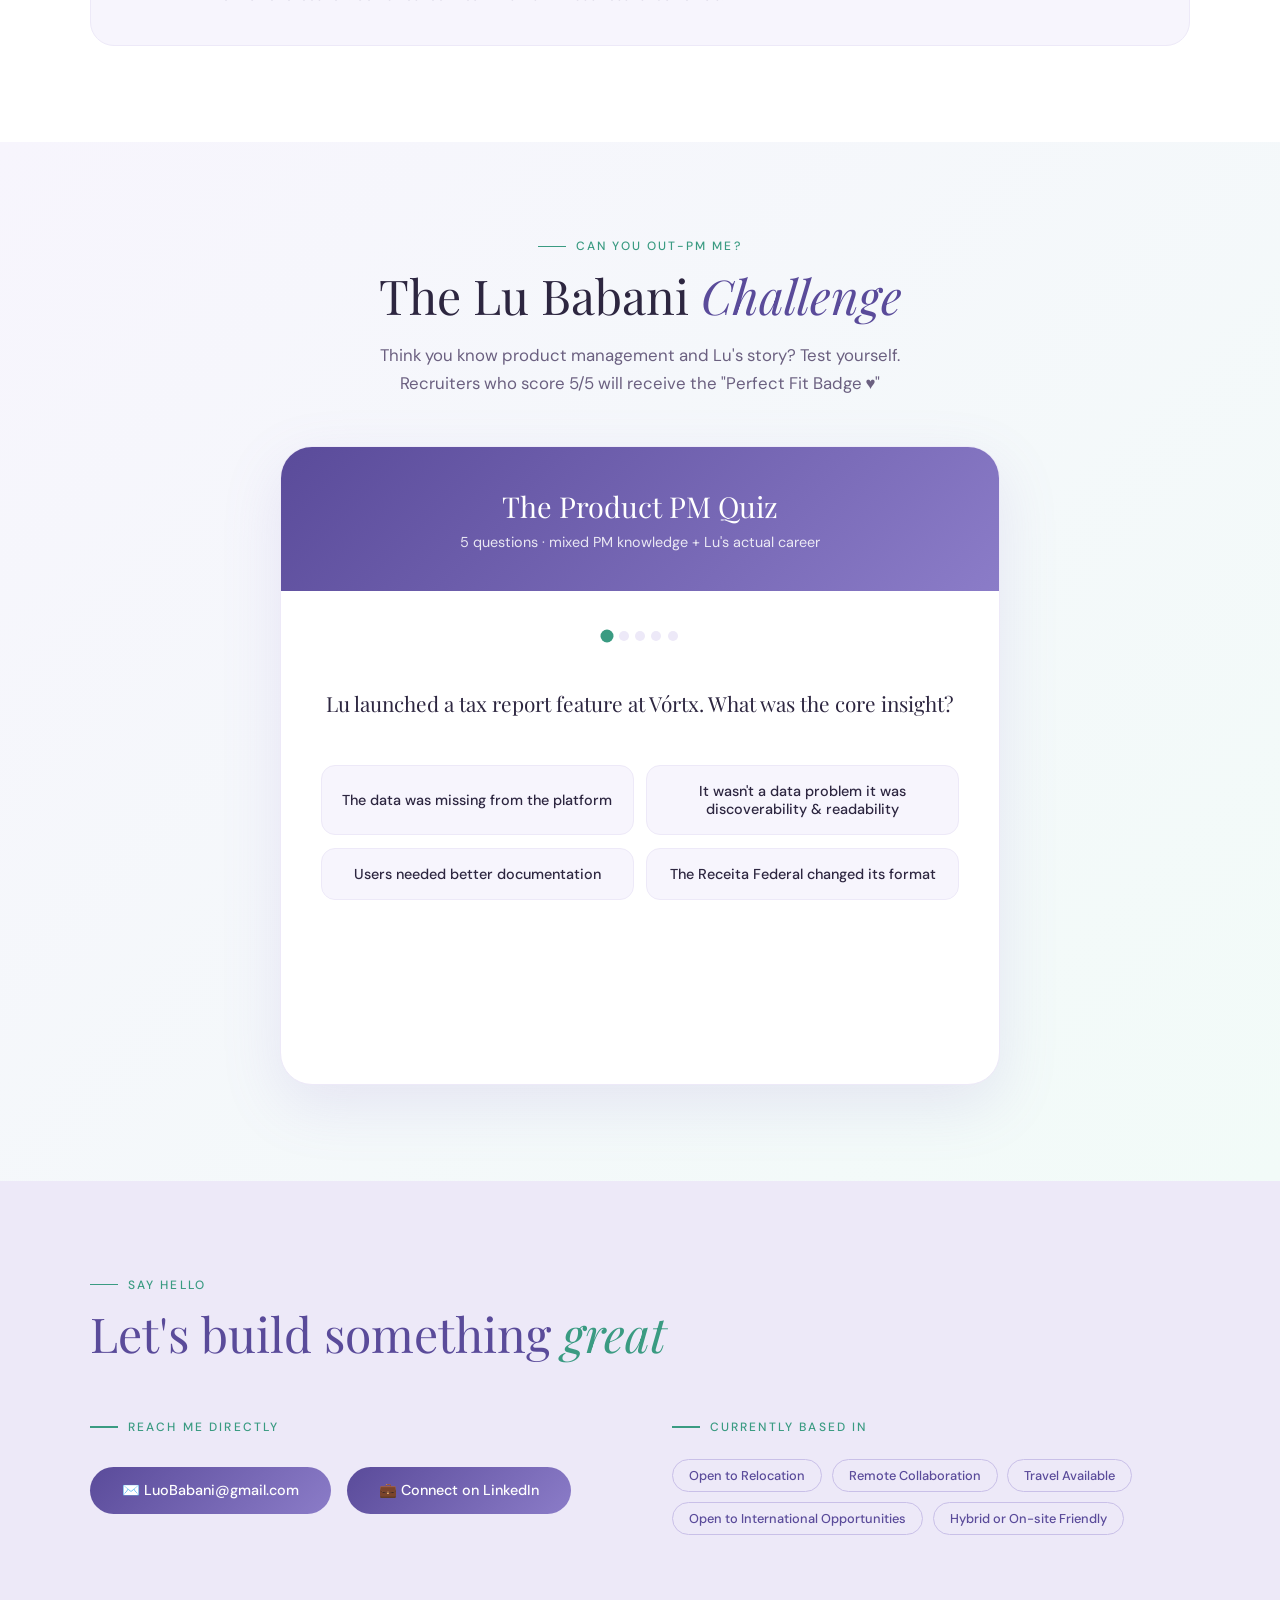
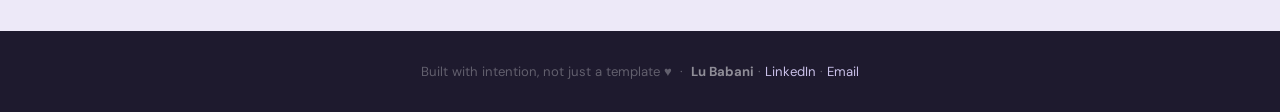
==== commit 895be41f: "Update index.html" ====
--- a/index.html
+++ b/index.html
@@ -565,9 +565,9 @@
   <img src="data:image/svg+xml,%3Csvg xmlns='http://www.w3.org/2000/svg' viewBox='0 0 320 320'%3E%3Ccircle cx='80' cy='80' r='80' fill='%23EDE9F8'/%3E%3C/svg%3E" alt="Lu Babani" class="hero-photo" id="heroPhoto">
   <div class="hero-tag">✦ AI Digital Product Manager</div>
   <h1 class="hero-name">Lu <em>Babani</em></h1>
-  <p class="hero-role"> +10 Years in Product · Hardware & Software · 3 continents </p>
+  <p class="hero-role"> +10 Years · Hardware & Software · 3 continents </p>
   <p class="hero-desc">
-    I applied <strong>product thinking to my own job search</strong> so instead of a resume, you get a portfolio designed to respect your time and make a decision easier.
+    I applied <strong>product thinking to my own job search</strong> so instead of a resume, you get a portfolio designed to respect your time and help you make a decision easier.
   </p>
   <div class="hero-actions">
     <a href="#projects" class="btn-primary">View my work →</a>
@@ -772,10 +772,27 @@
           <div class="metric-box"><span class="metric-val">3</span><span class="metric-lbl">Continents</span></div>
         </div>
         <div class="project-body">
-          <div class="timeline-tags"><span class="tag lav">PM / PO / Dev</span><span class="tag">AI features</span><span class="tag">JS + RoR</span><span class="tag">Australia</span></div>
-        </div>
-      </div>
-
+         <div class="timeline-tags"><span class="tag lav">PM / PO / Dev</span><span class="tag">AI features</span><span class="tag">JS + RoR</span><span class="tag">Australia</span></div>
+        </div>
+      </div>
+
+      <div class="project-card reveal reveal-delay-1">
+        <div class="project-header">
+          <span class="project-num">09</span>
+          <div class="project-cat"> Auto Industry · Modernization · EDP Integrations</div>
+          <div class="project-title">CDK GLobal</div>
+          <div class="project-desc"> Large-scale modernization program for a core DMS Accounting platform, while balancing modernization, stability, and compliance requirements. Coordinating 16 cross-functional teams across regions.</div>
+        </div>
+        <div class="project-metrics">
+          <div class="metric-box"><span class="metric-val">100k+</span><span class="metric-lbl">Active Users</span></div>
+          <div class="metric-box"><span class="metric-val">16</span><span class="metric-lbl">Teams Mentored</span></div>
+          <div class="metric-box"><span class="metric-val">$500k</span><span class="metric-lbl"></span>Saving Forecast</div>
+        </div>
+        <div class="project-body">
+           <div class="timeline-tags"><span class="tag lav">Compliance</span><span class="tag">EDP</span><span class="tag">Jira/Confluence</span><span class="tag">India</span></div>
+        </div>
+      </div>
+      
     </div>
   </div>
 </section>
@@ -848,15 +865,16 @@
           <span class="skill-pill mint">Requirement Engineering</span>
           <span class="skill-pill">Customer Journey</span>
           <span class="skill-pill mint">Process Optimization</span>
-          <span class="skill-pill">Product Operations</span>
-          <span class="skill-pill">Digital Transformation</span>
+          <span class="skill-pill">Stakeholder Management</span>
+          <span class="skill-pill mint">Technical Backlog Management</span>
+          <span class="skill-pill">Negotiation</span>
           <span class="skill-pill mint">Workflow Automation</span>
           <span class="skill-pill">Technical Documentation</span>
           <span class="skill-pill mint">Risk & Dependency Management</span>
           <span class="skill-pill">Executive Communication</span>
           <span class="skill-pill mint">Vendor & Partner Coordination</span>
           <span class="skill-pill">KPI Monitoring & Reporting</span>
-          <span class="skill-pill mint">Technical Backlog Management</span>
+          
         </div>
         
         <h3 style="margin-top:2rem;">What sets me apart</h3>
@@ -1000,7 +1018,7 @@
       <div class="edu-card" style="margin-top:1rem;">
         <div class="edu-icon">📊</div>
         <div class="edu-info">
-          <h3>Full Stack Product Manager</h3>
+          <h3>Full Stack Product Management</h3>
           <div class="school">DNC School Data & Business</div>
           <div class="period">Professional certification · Brazil</div>
           <div class="period">2022 – 2023</div>
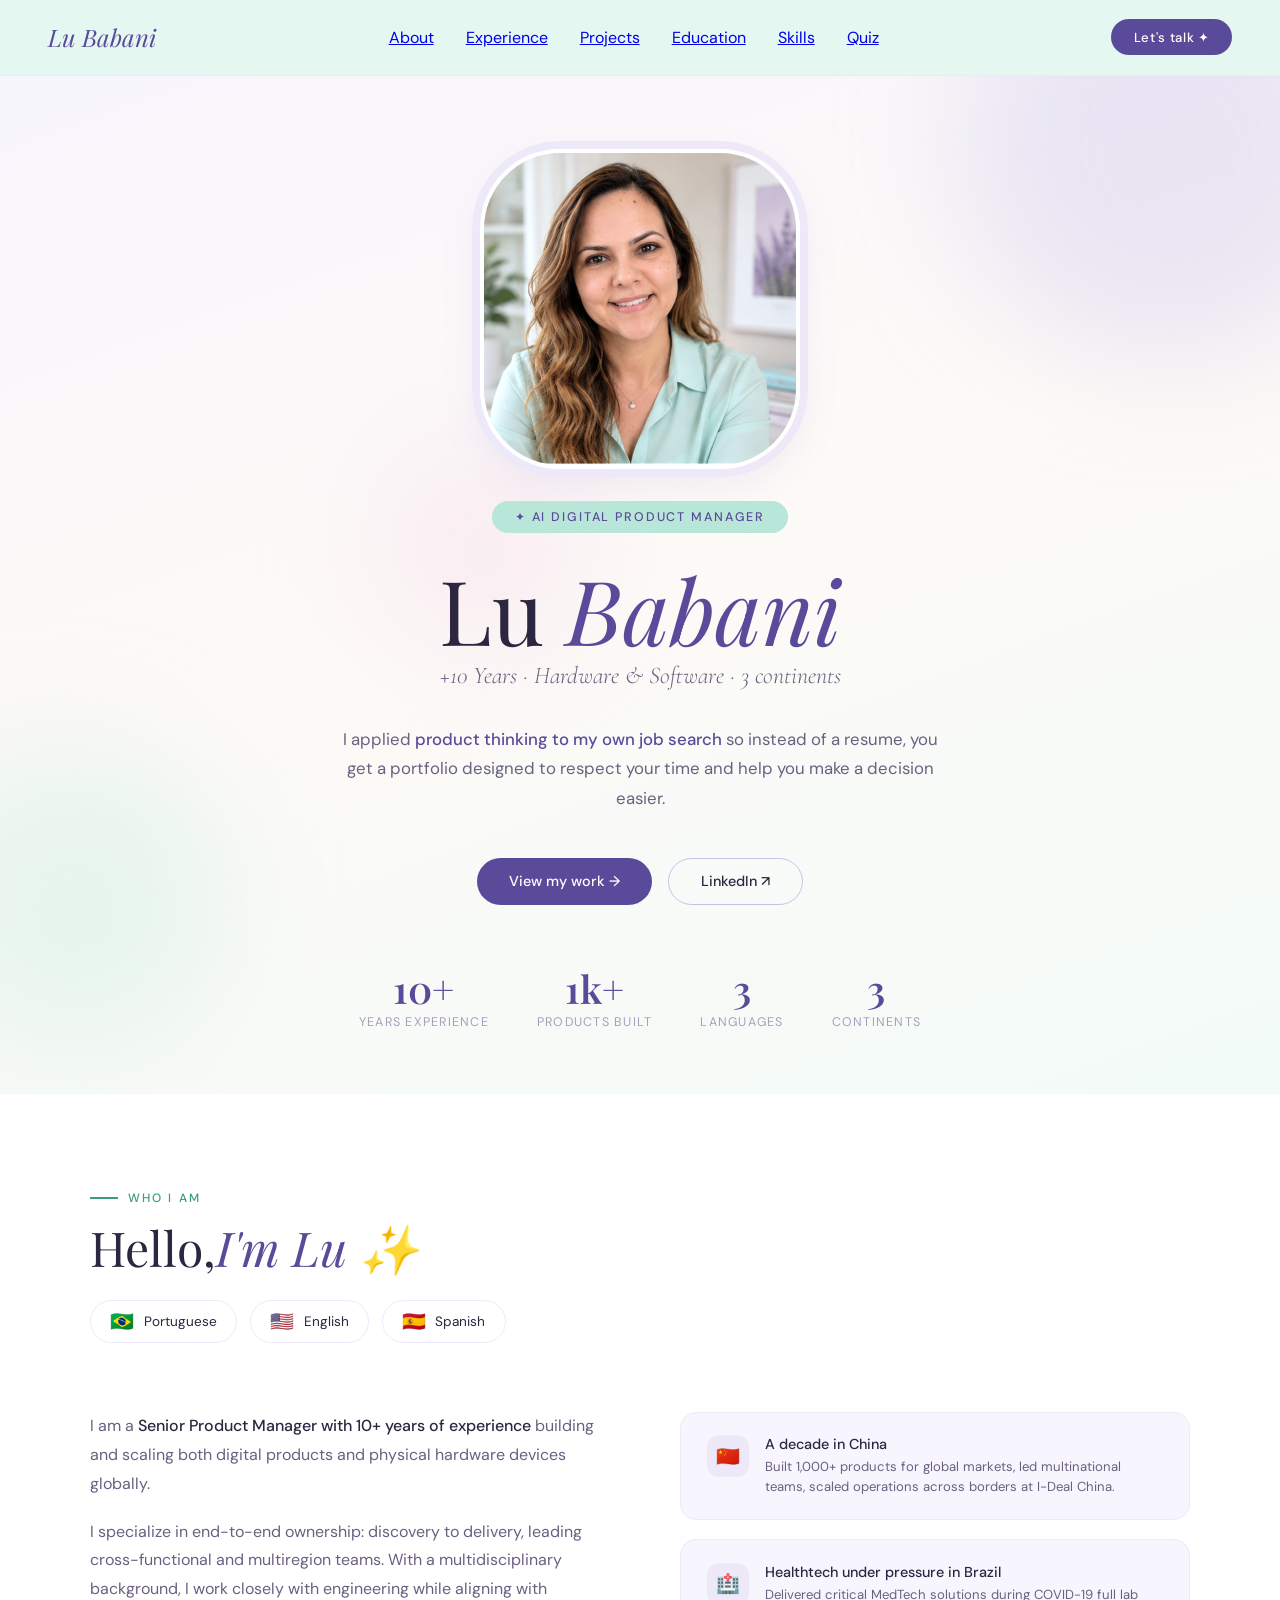
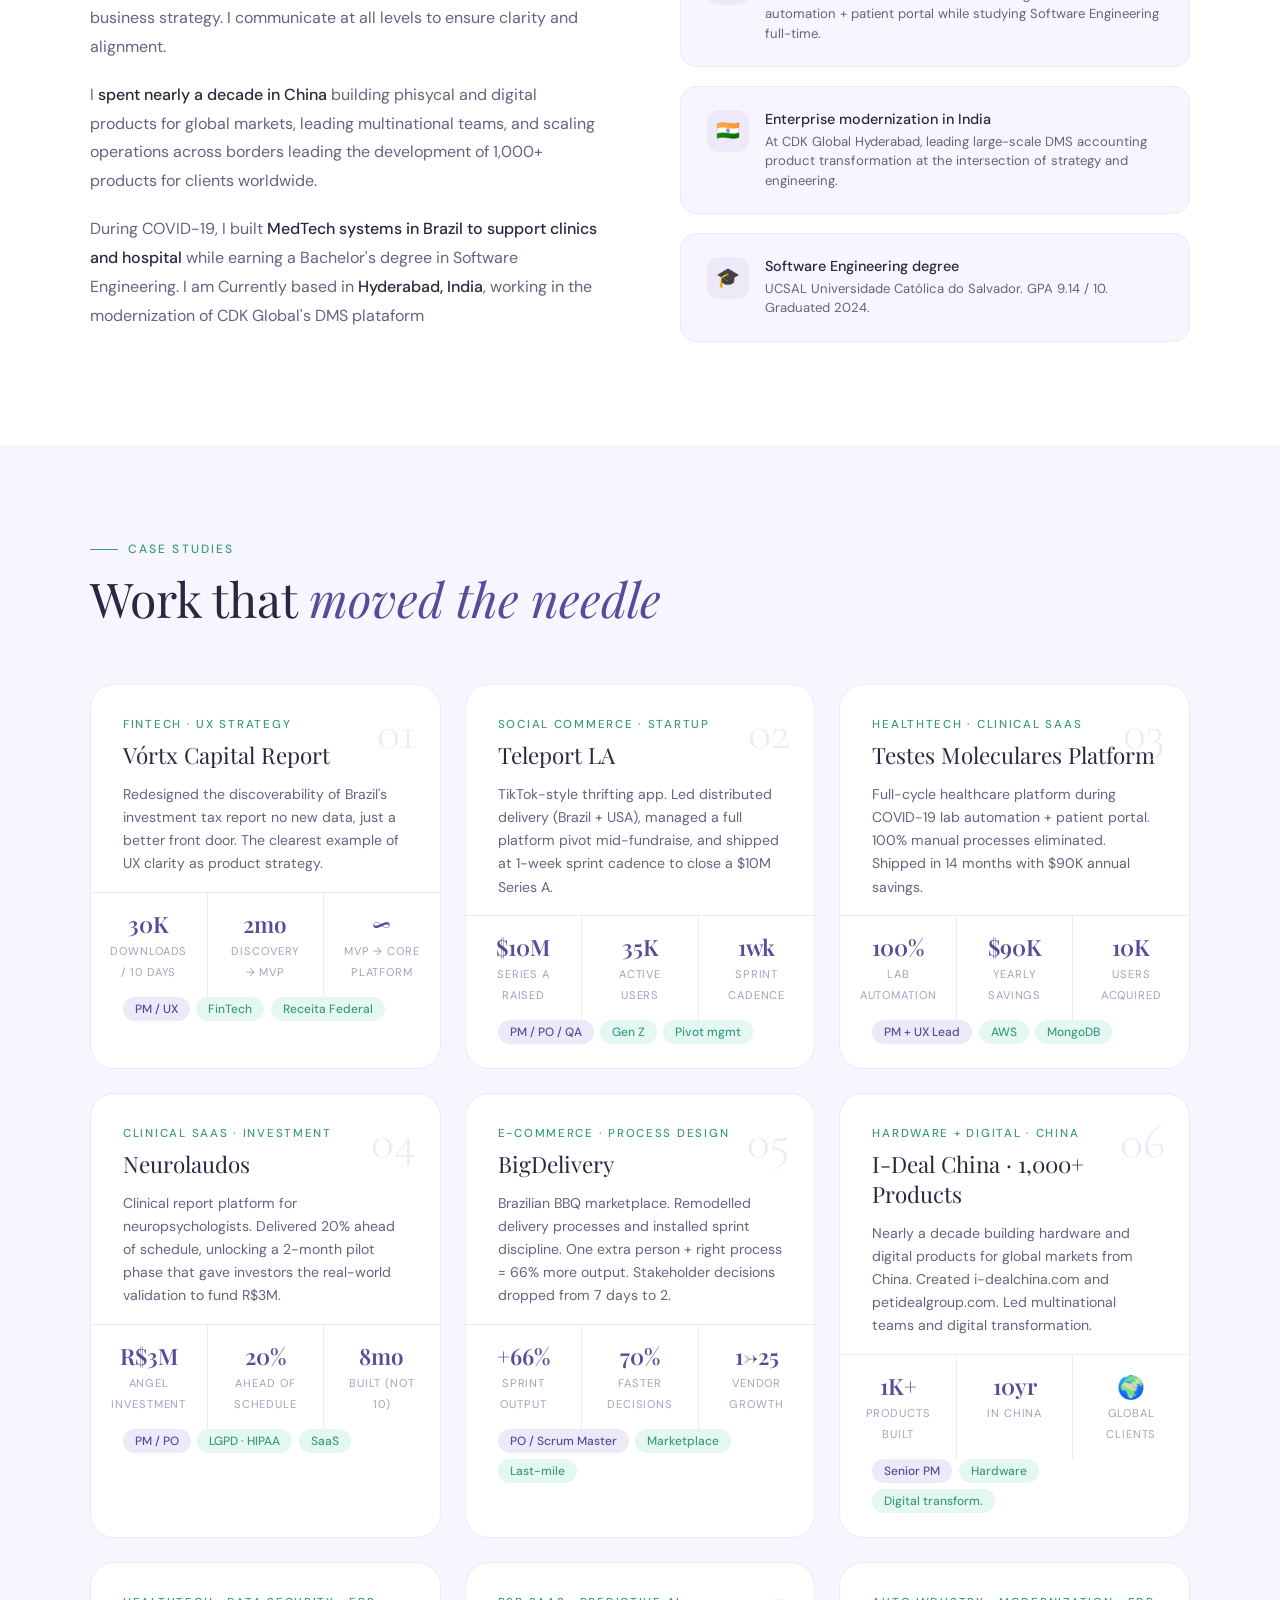
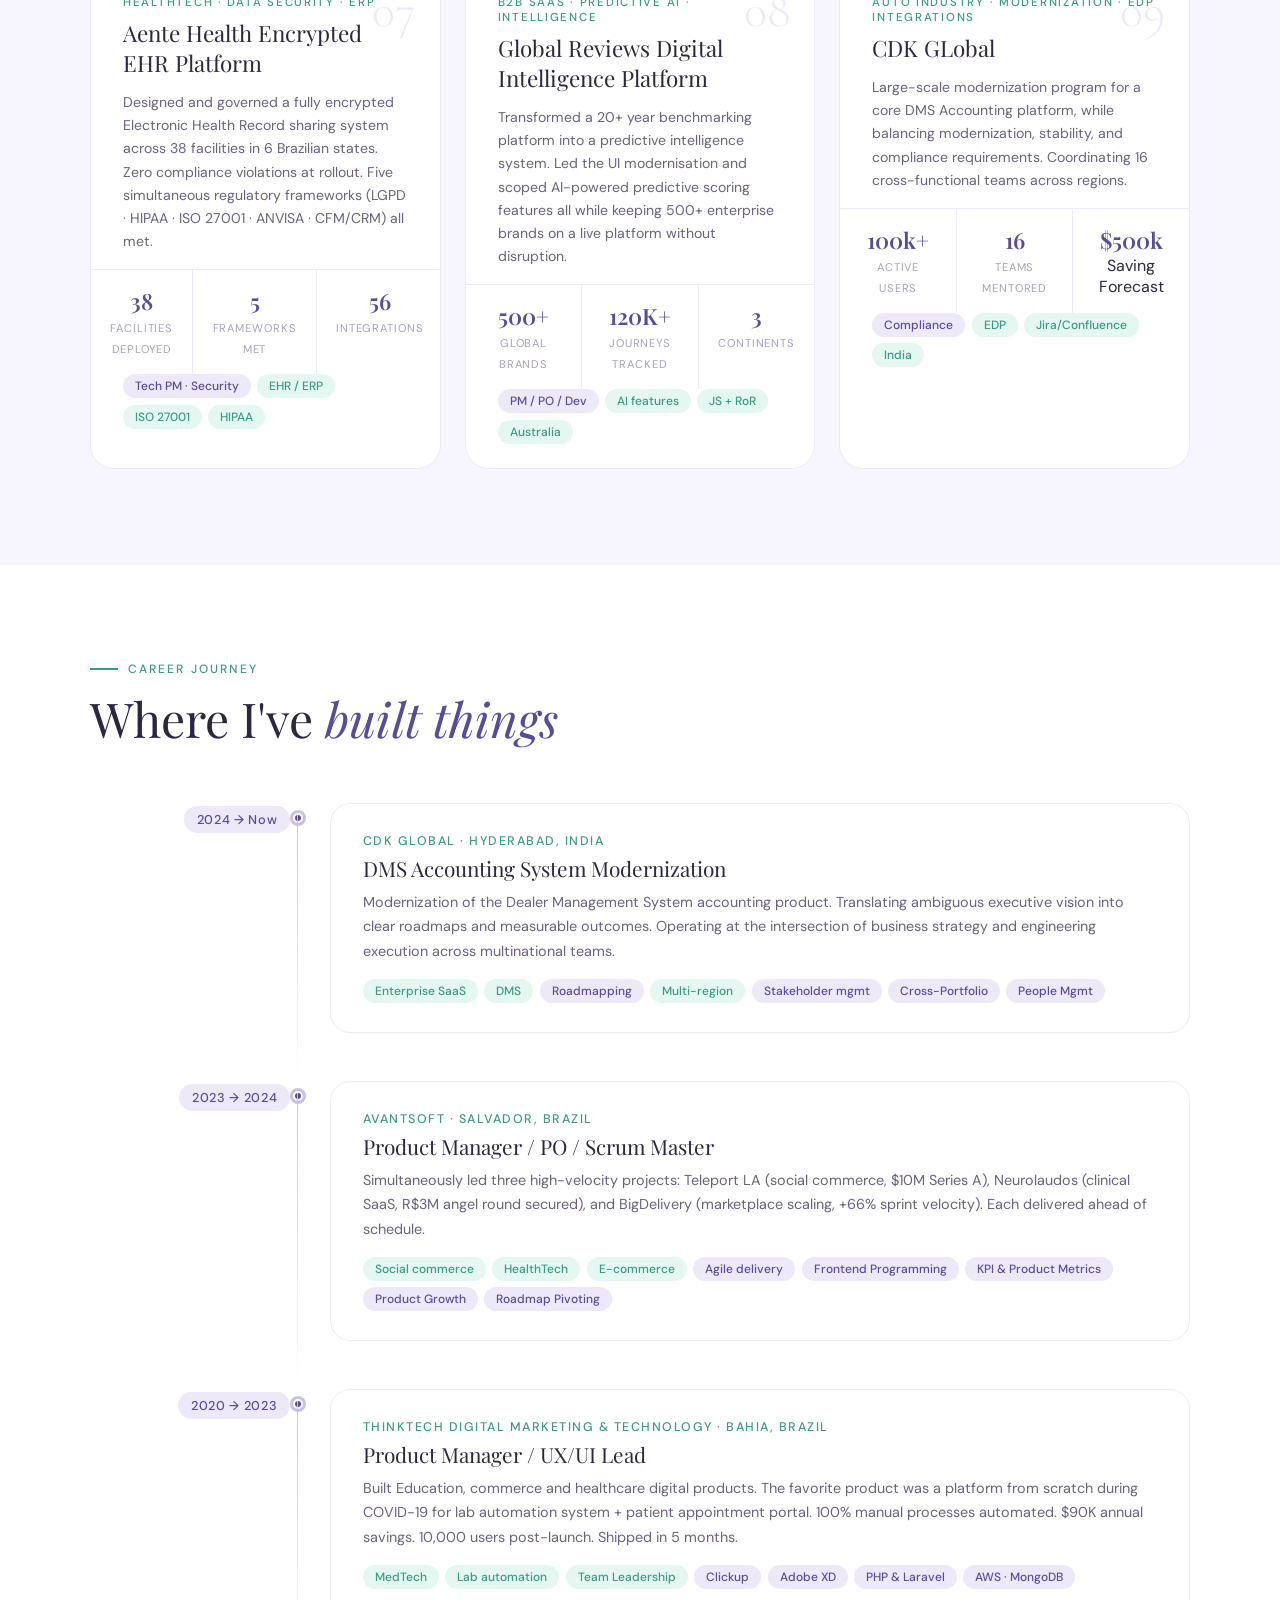
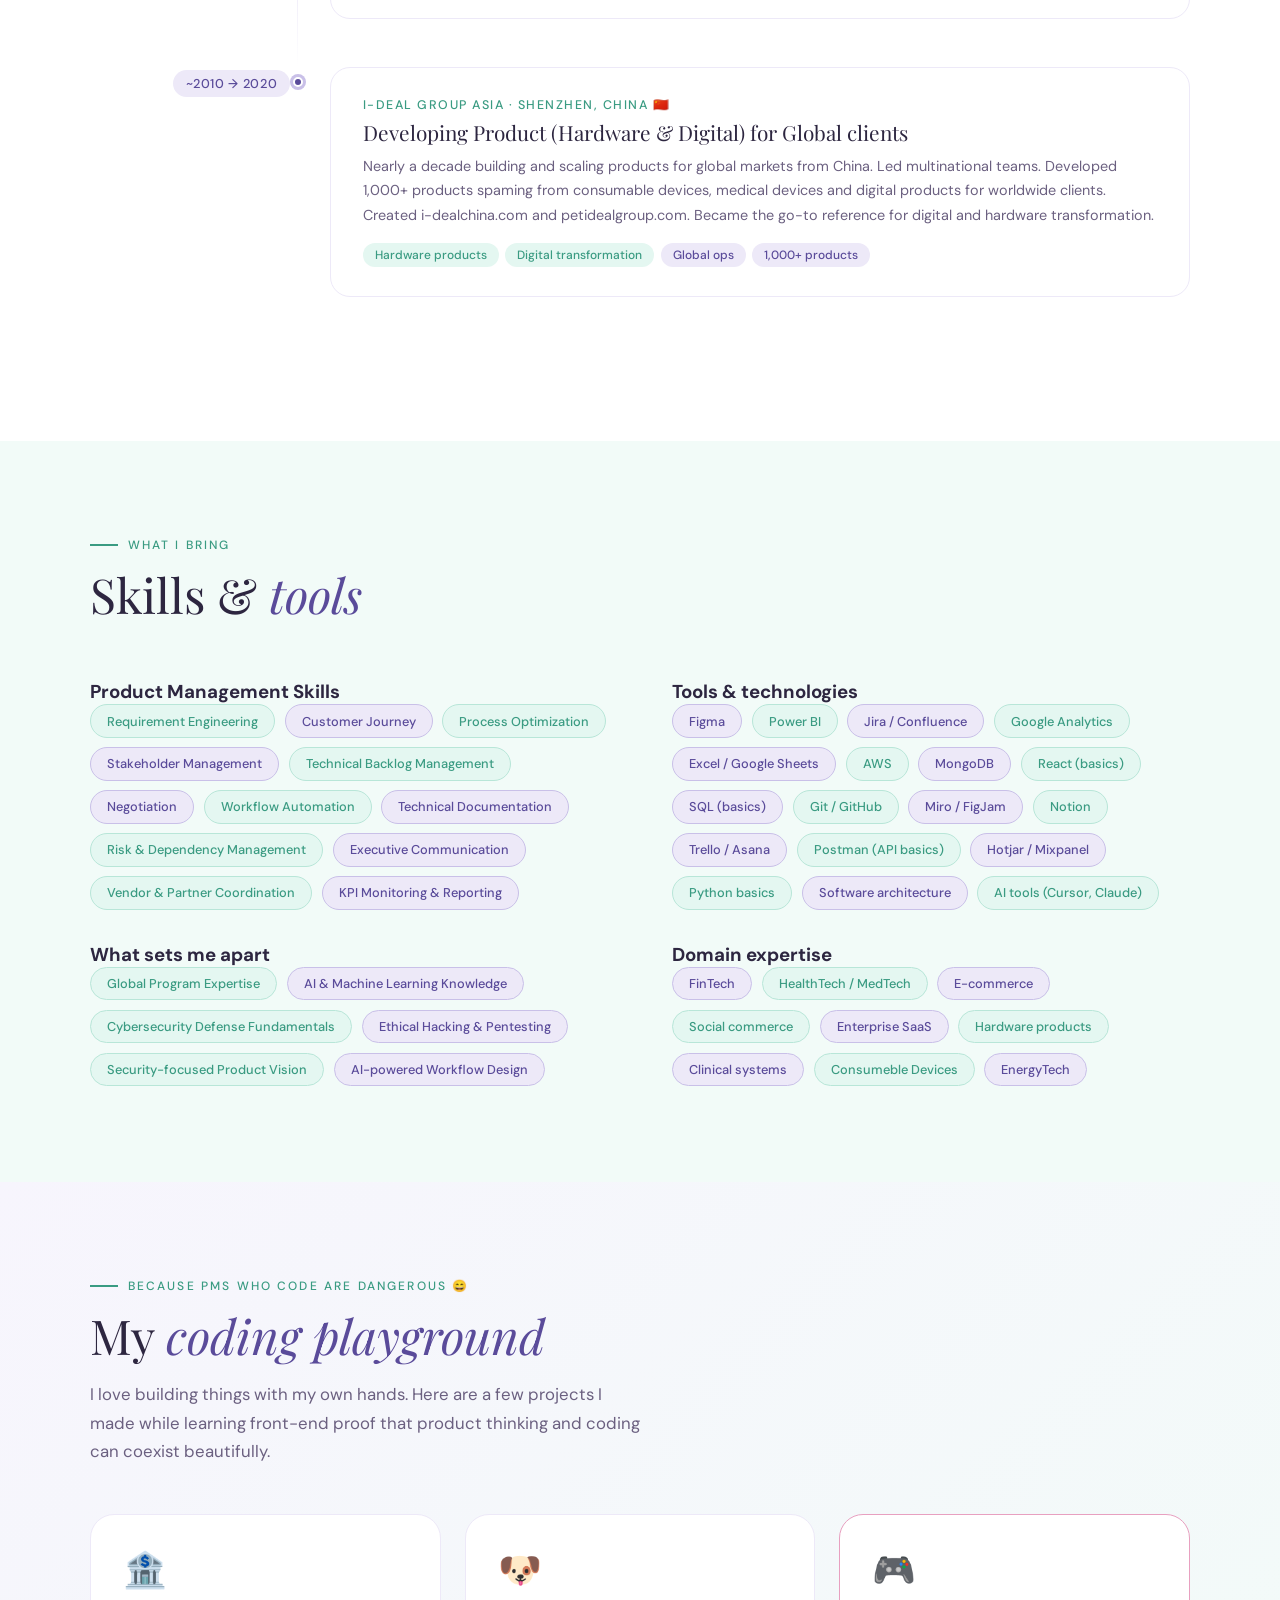
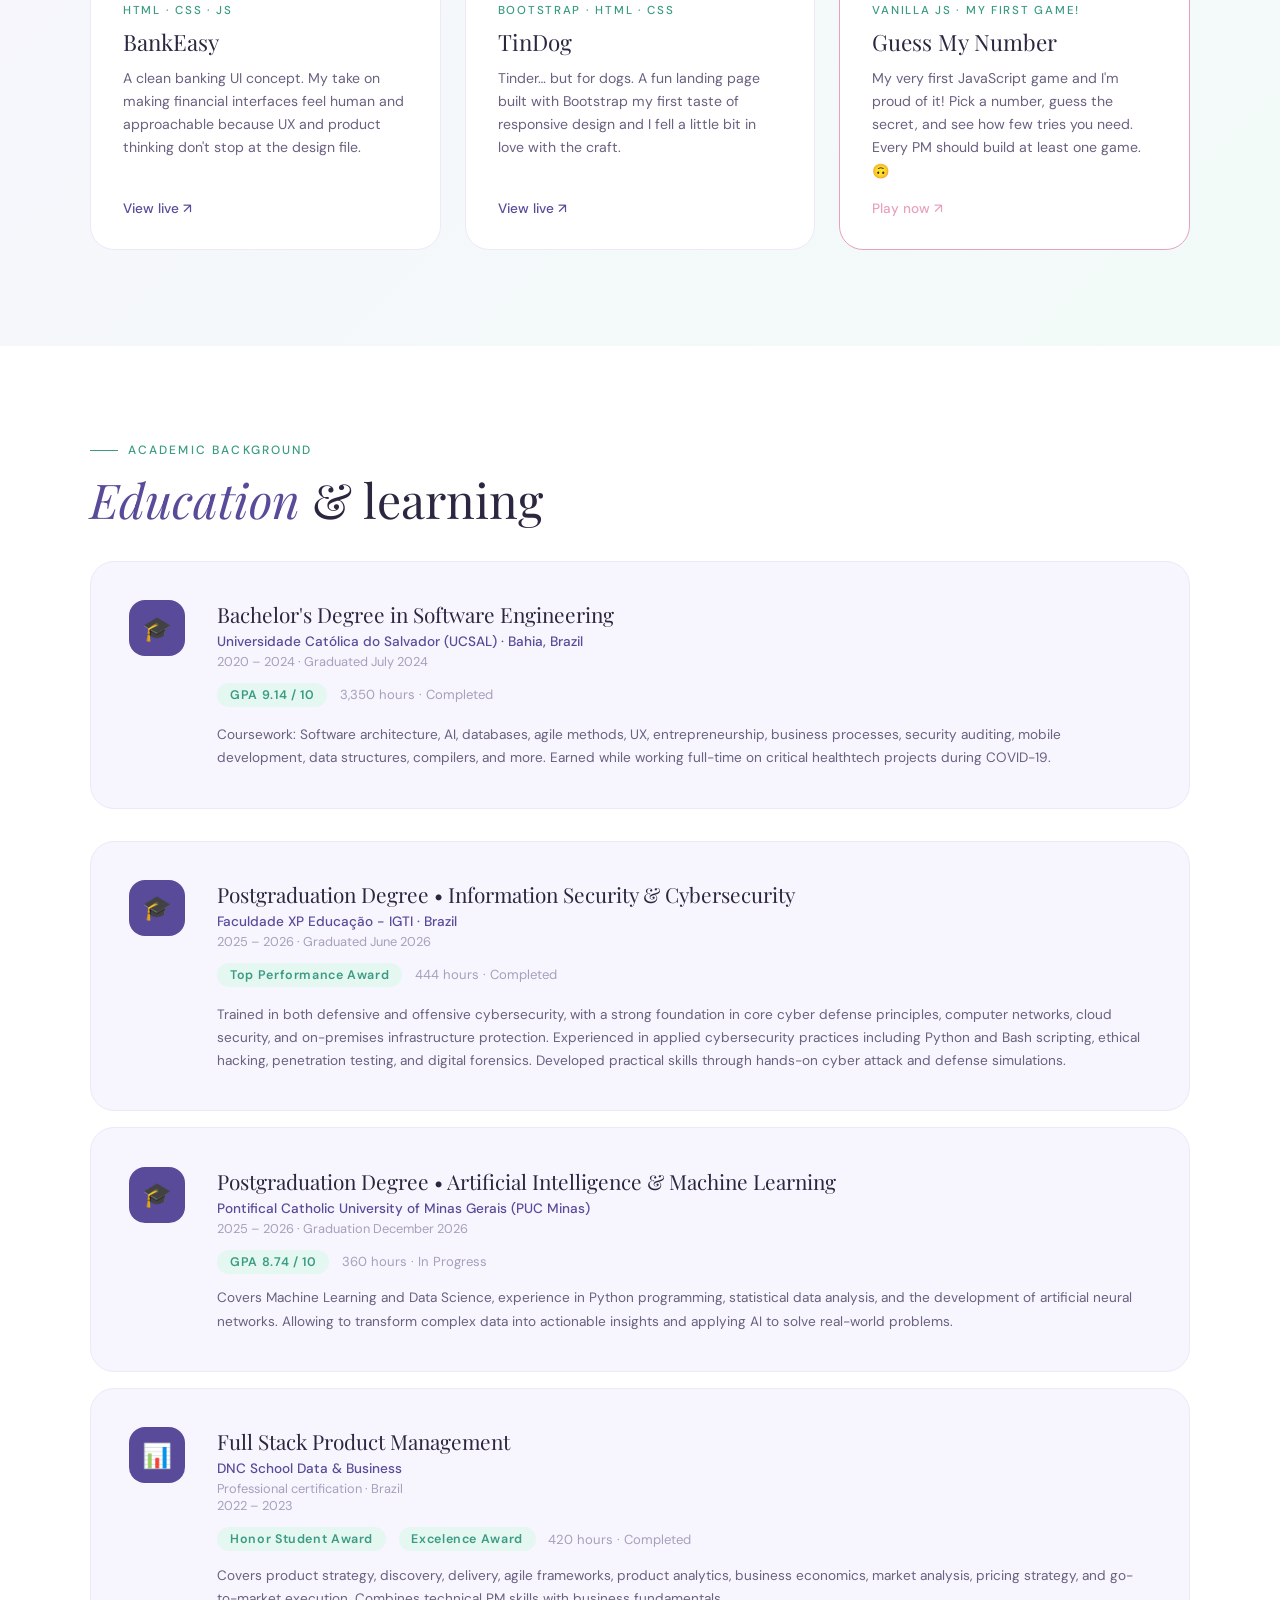
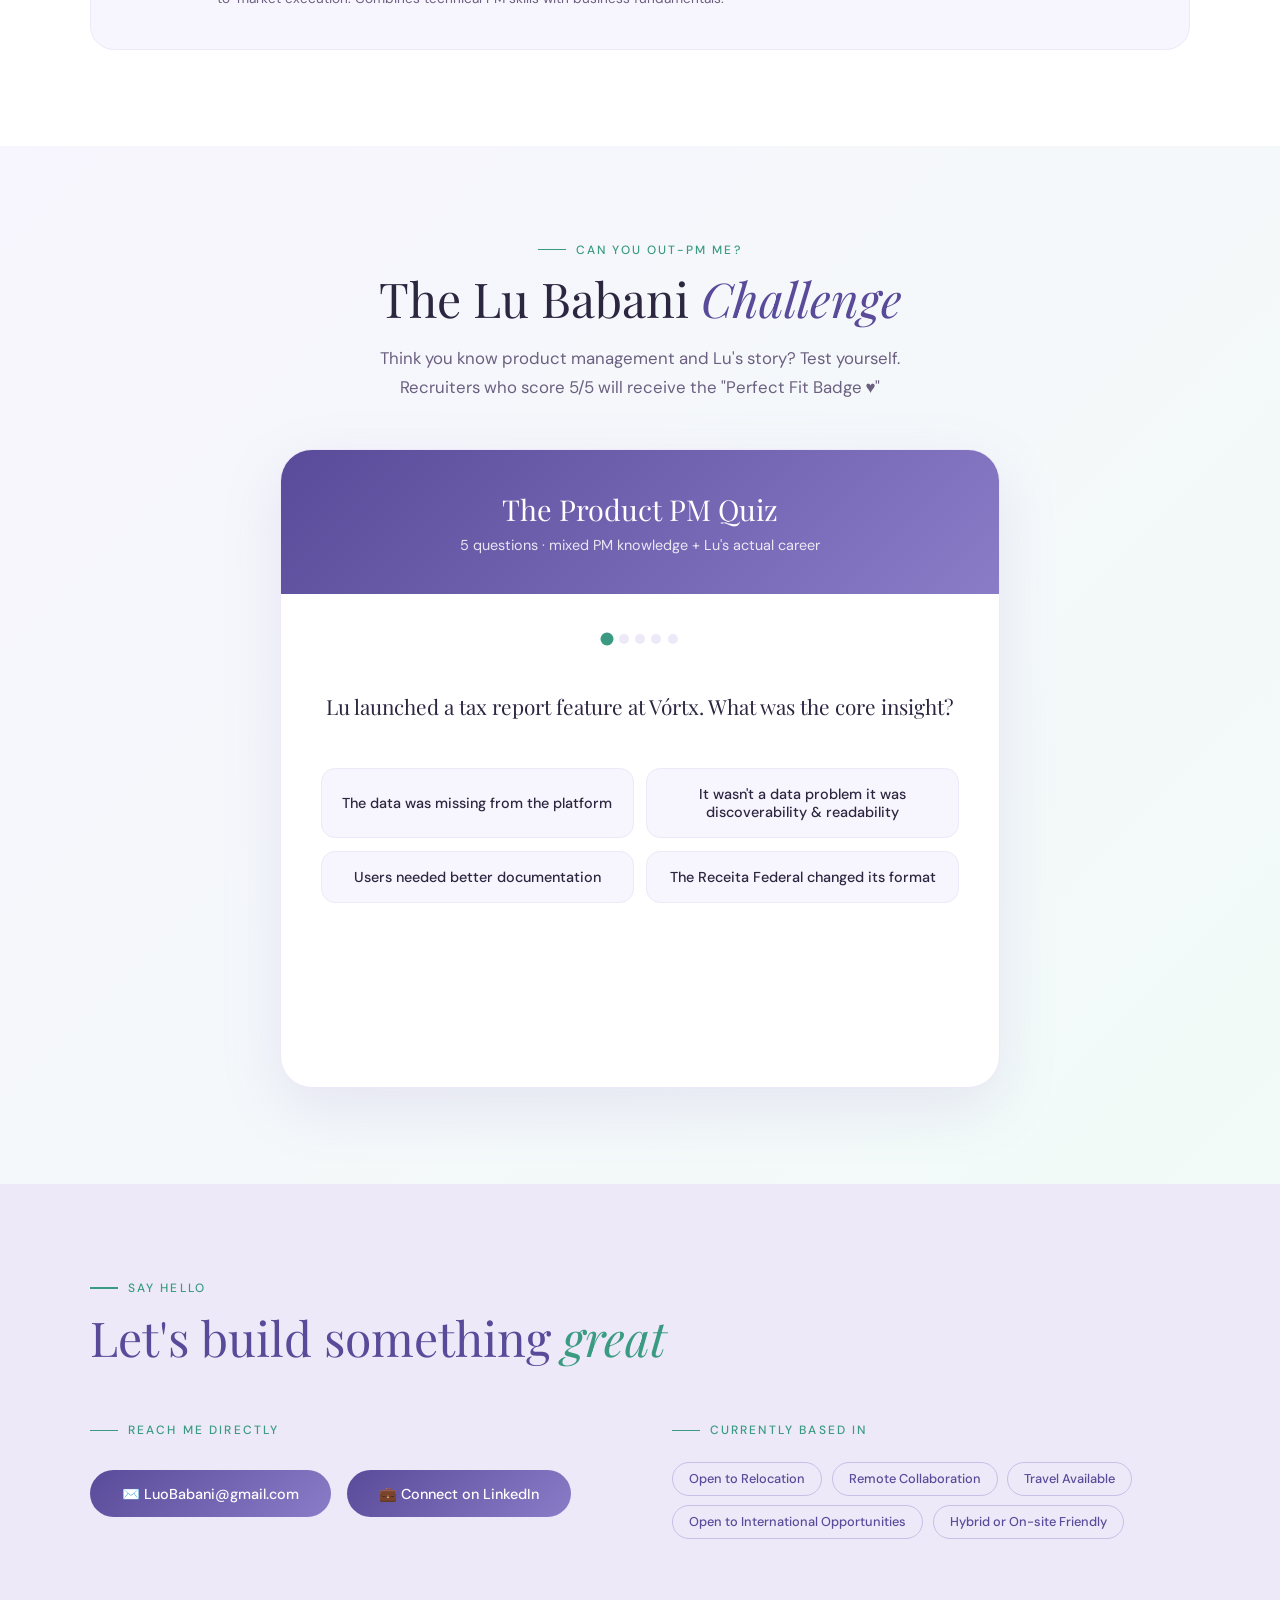
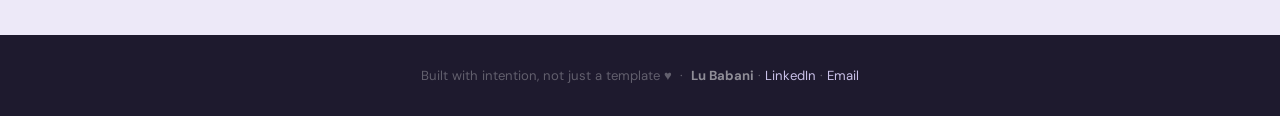
==== commit 7b7dec97: "Update index.html" ====
--- a/index.html
+++ b/index.html
@@ -585,19 +585,19 @@
 <section id="about">
   <div class="section-inner">
     <div class="section-label">Who I am</div>
-    <h2 class="section-title">Product-brained,<br><em>people-first</em></h2>
-    <div class="about-grid reveal">
-      <div class="about-text">
-        <p>Hello, I am Lucy. ✨ I am a <strong>Senior Product Manager with 10+ years of experience</strong> building and scaling both digital products and physical hardware devices from 0→1 and from 1→n.</p>
-        <p>I specialize in end-to-end ownership: discovery to delivery, leading cross-functional and multiregion teams. With a multidisciplinary background, I work closely with engineering while aligning with business strategy. I communicate at all levels to ensure clarity and alignment.</p>
-        <p>I <strong>spent nearly a decade in China</strong> building products for global markets, leading multinational teams, and scaling operations across borders leading the development of 1,000+ products for clients worldwide.</p>
-        <p>During COVID-19, I leaned fully into technology earning a <strong>Bachelor's degree in Software Engineering</strong> while working full-time on critical healthcare technology products. Currently based in <strong>Hyderabad, India</strong>, leading enterprise modernization at CDK Global.</p>
+    <h2 class="section-title">Hello,<em>I'm Lu ✨</em></h2>
         <div class="lang-chips" style="margin-top:1.5rem;">
           <div class="lang-chip"><span class="lang-flag">🇧🇷</span> Portuguese </div>
           <div class="lang-chip"><span class="lang-flag">🇺🇸</span> English </div>
-          <div class="lang-chip"><span class="lang-flag">🇪🇸</span> Spanish </div>
-          
-        </div>
+          <div class="lang-chip"><span class="lang-flag">🇪🇸</span> Spanish </div
+        </div>
+    <div class="about-grid reveal">
+      <div class="about-text">
+        <p>I am a <strong>Senior Product Manager with 10+ years of experience</strong> building and scaling both digital products and physical hardware devices globally.</p>
+        <p>I specialize in end-to-end ownership: discovery to delivery, leading cross-functional and multiregion teams. With a multidisciplinary background, I work closely with engineering while aligning with business strategy. I communicate at all levels to ensure clarity and alignment.</p>
+        <p>I <strong>spent nearly a decade in China</strong> building phisycal and digital products for global markets, leading multinational teams, and scaling operations across borders leading the development of 1,000+ products for clients worldwide.</p>
+        <p>During COVID-19, I built <strong>MedTech systems in Brazil to support clinics and hospital </strong> while earning a Bachelor's degree in Software Engineering. I am Currently based in <strong>Hyderabad, India</strong>, working in the modernization of CDK Global's DMS plataform</p>
+
       </div>
       <div class="about-highlights">
         <div class="highlight-card">
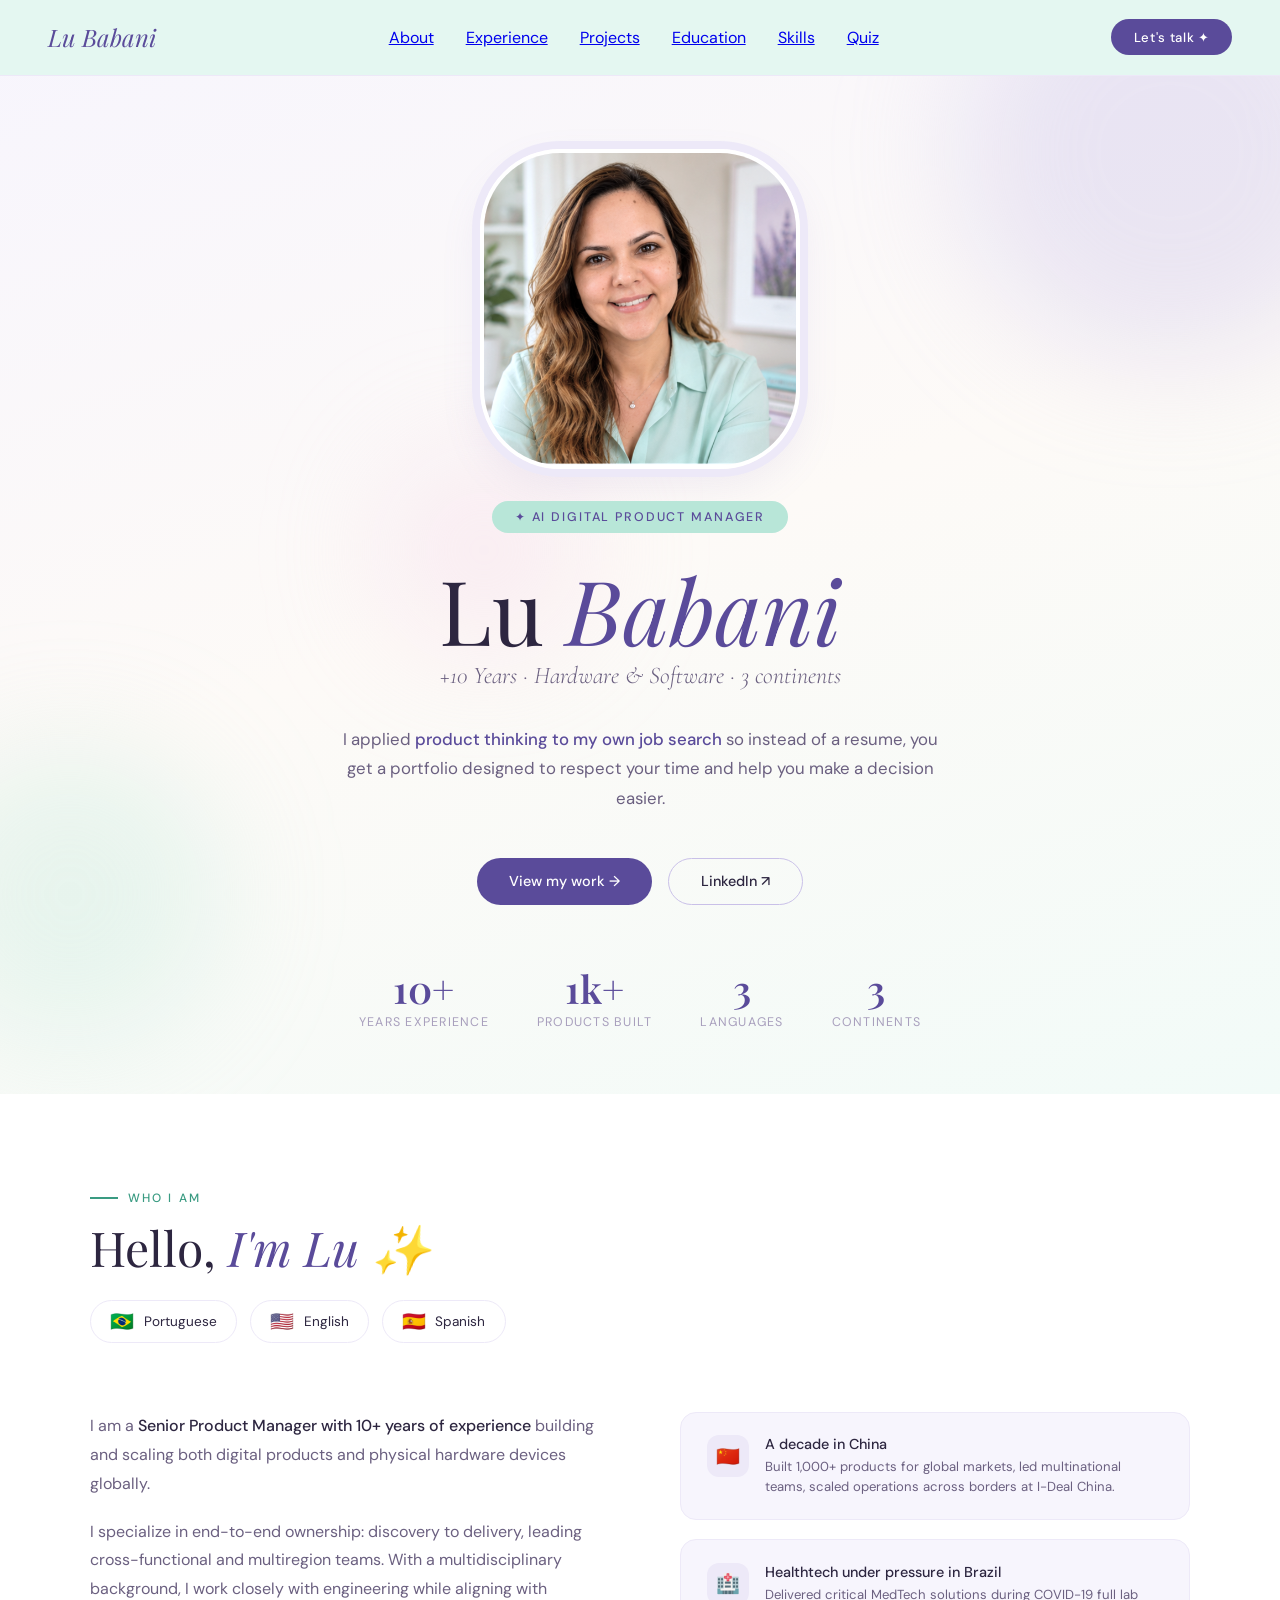
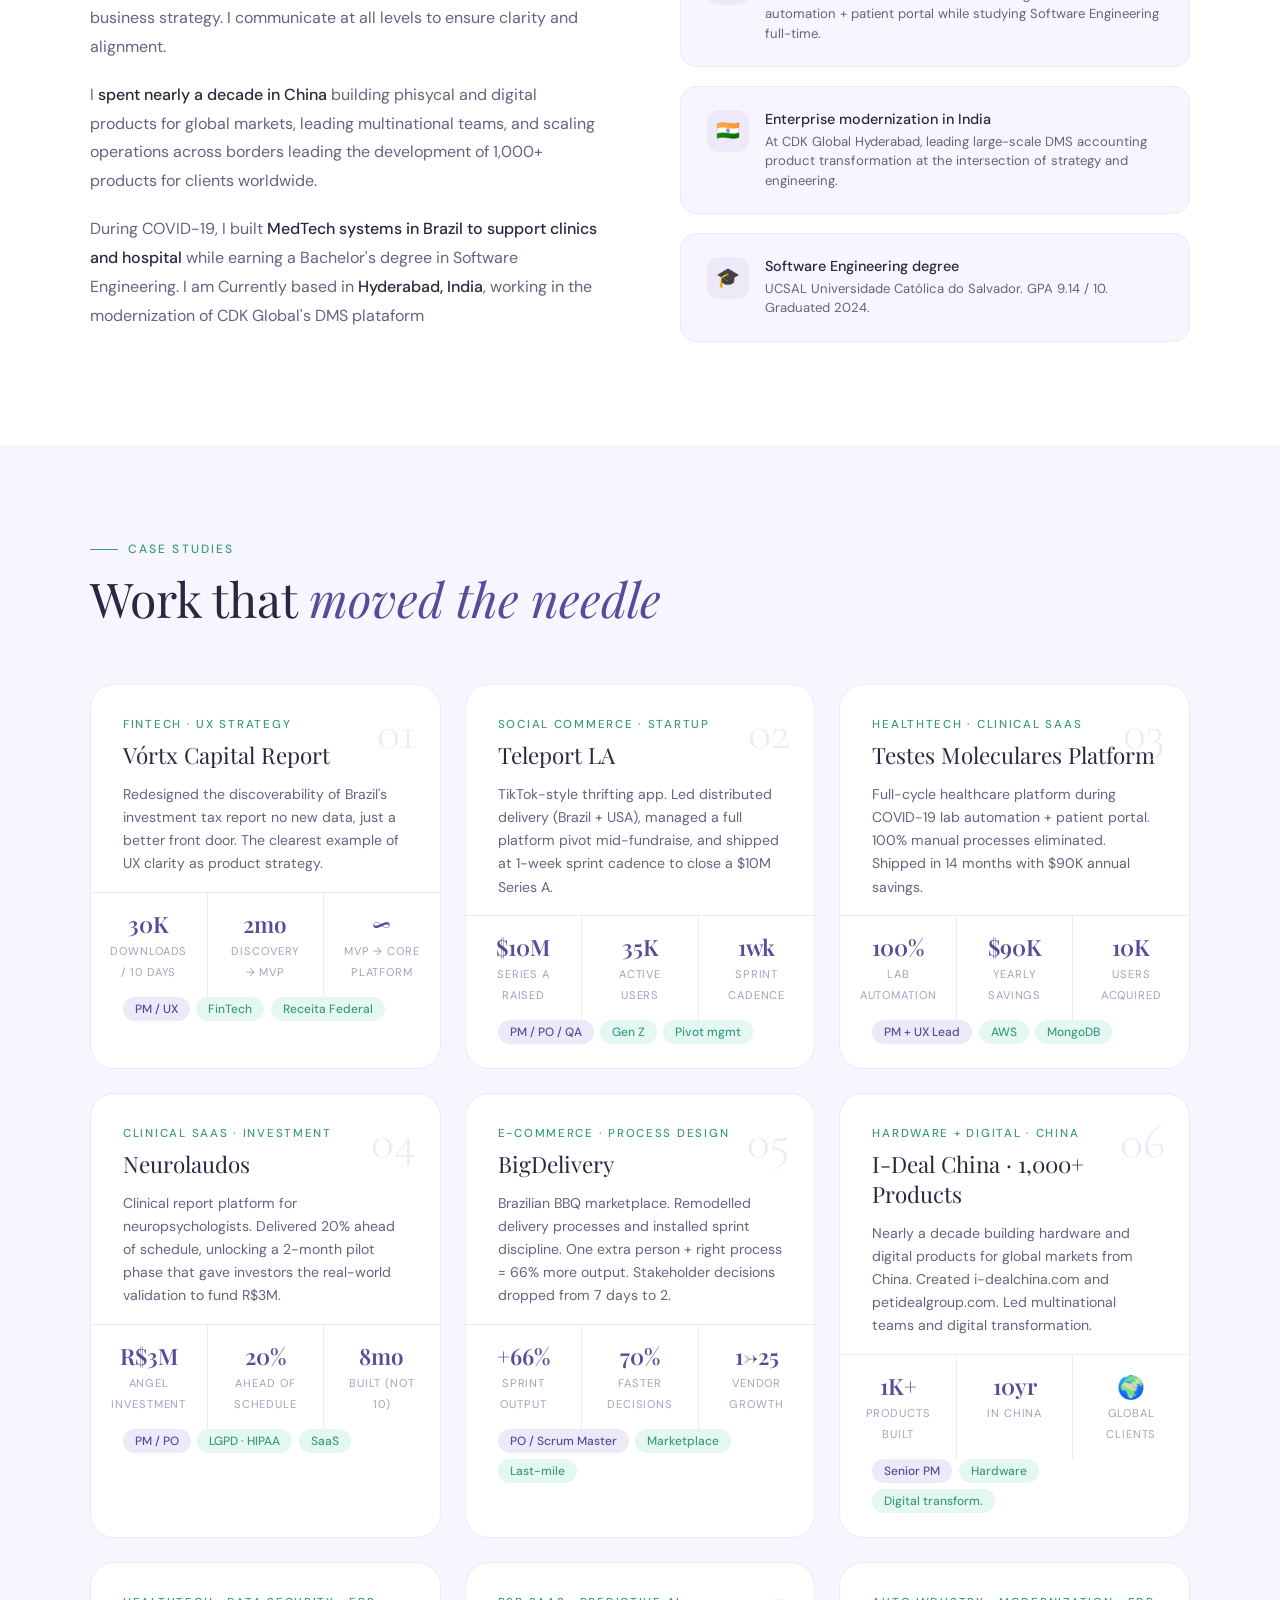
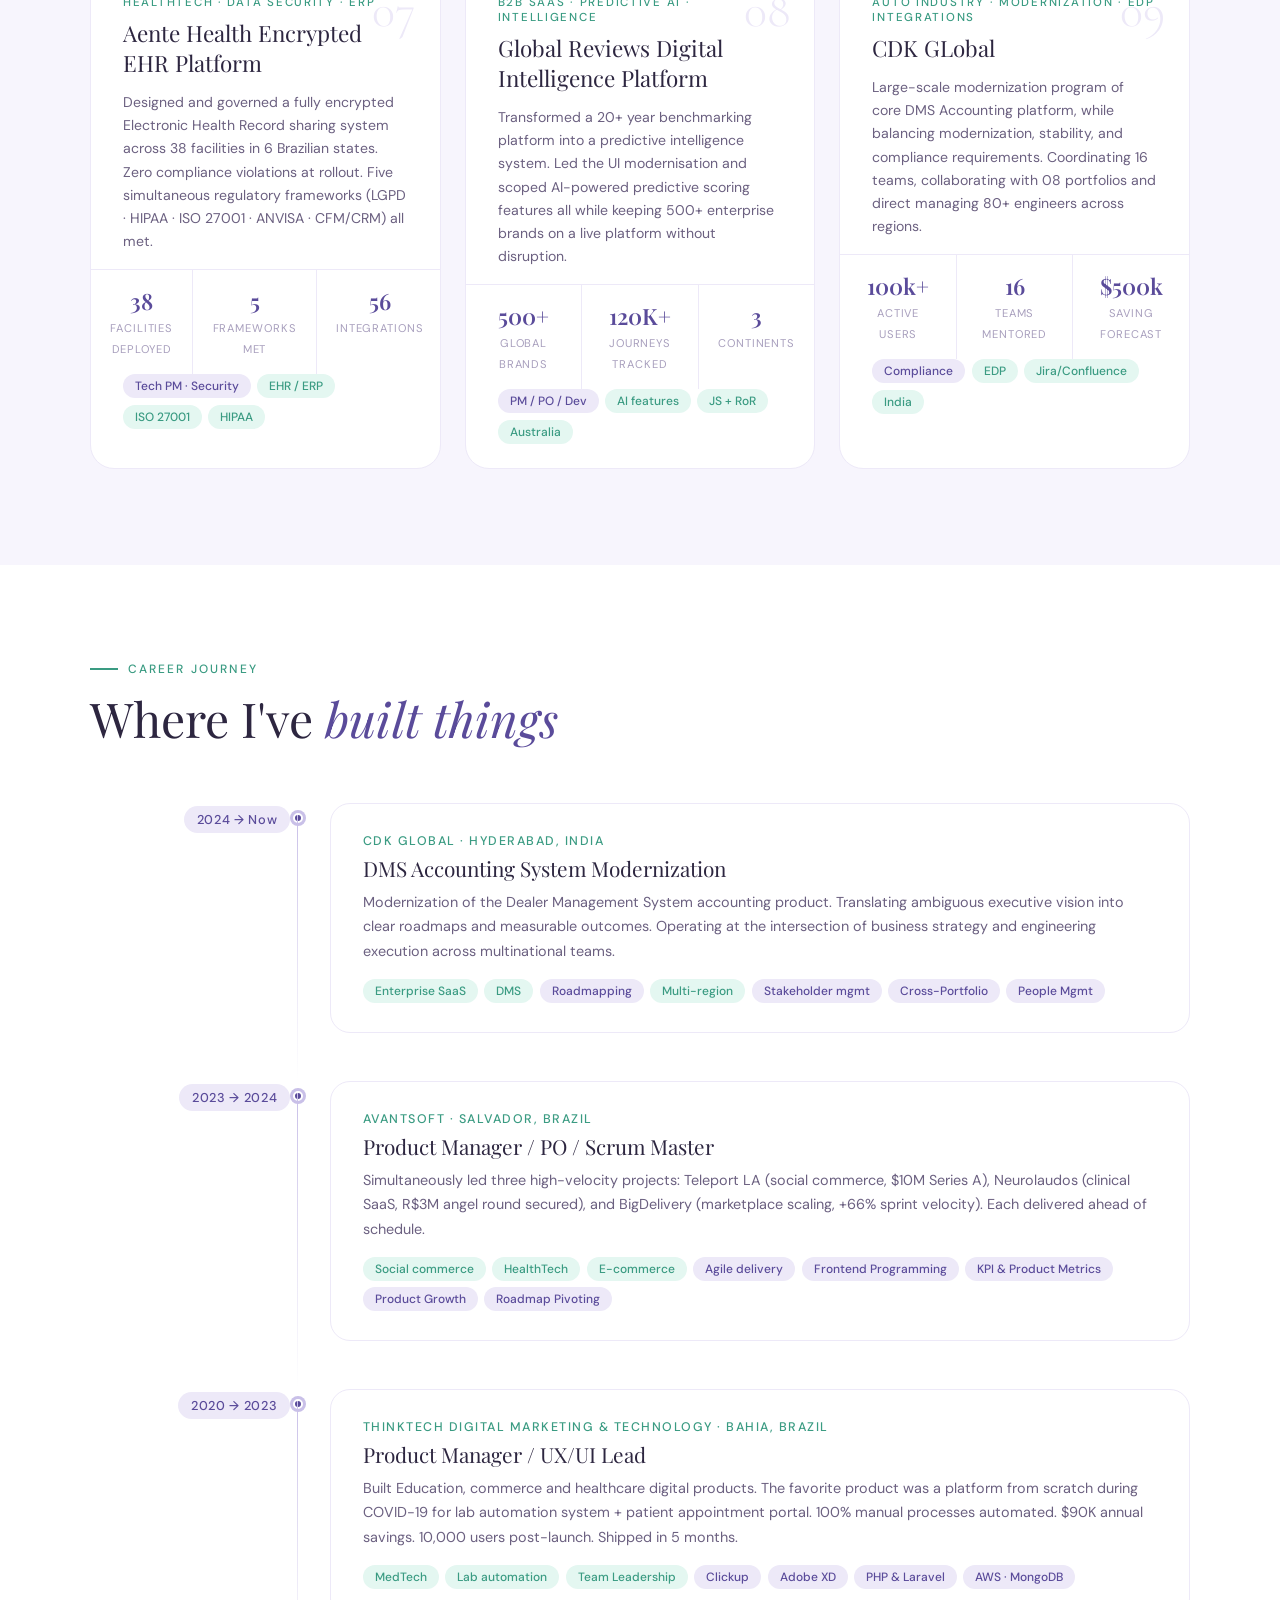
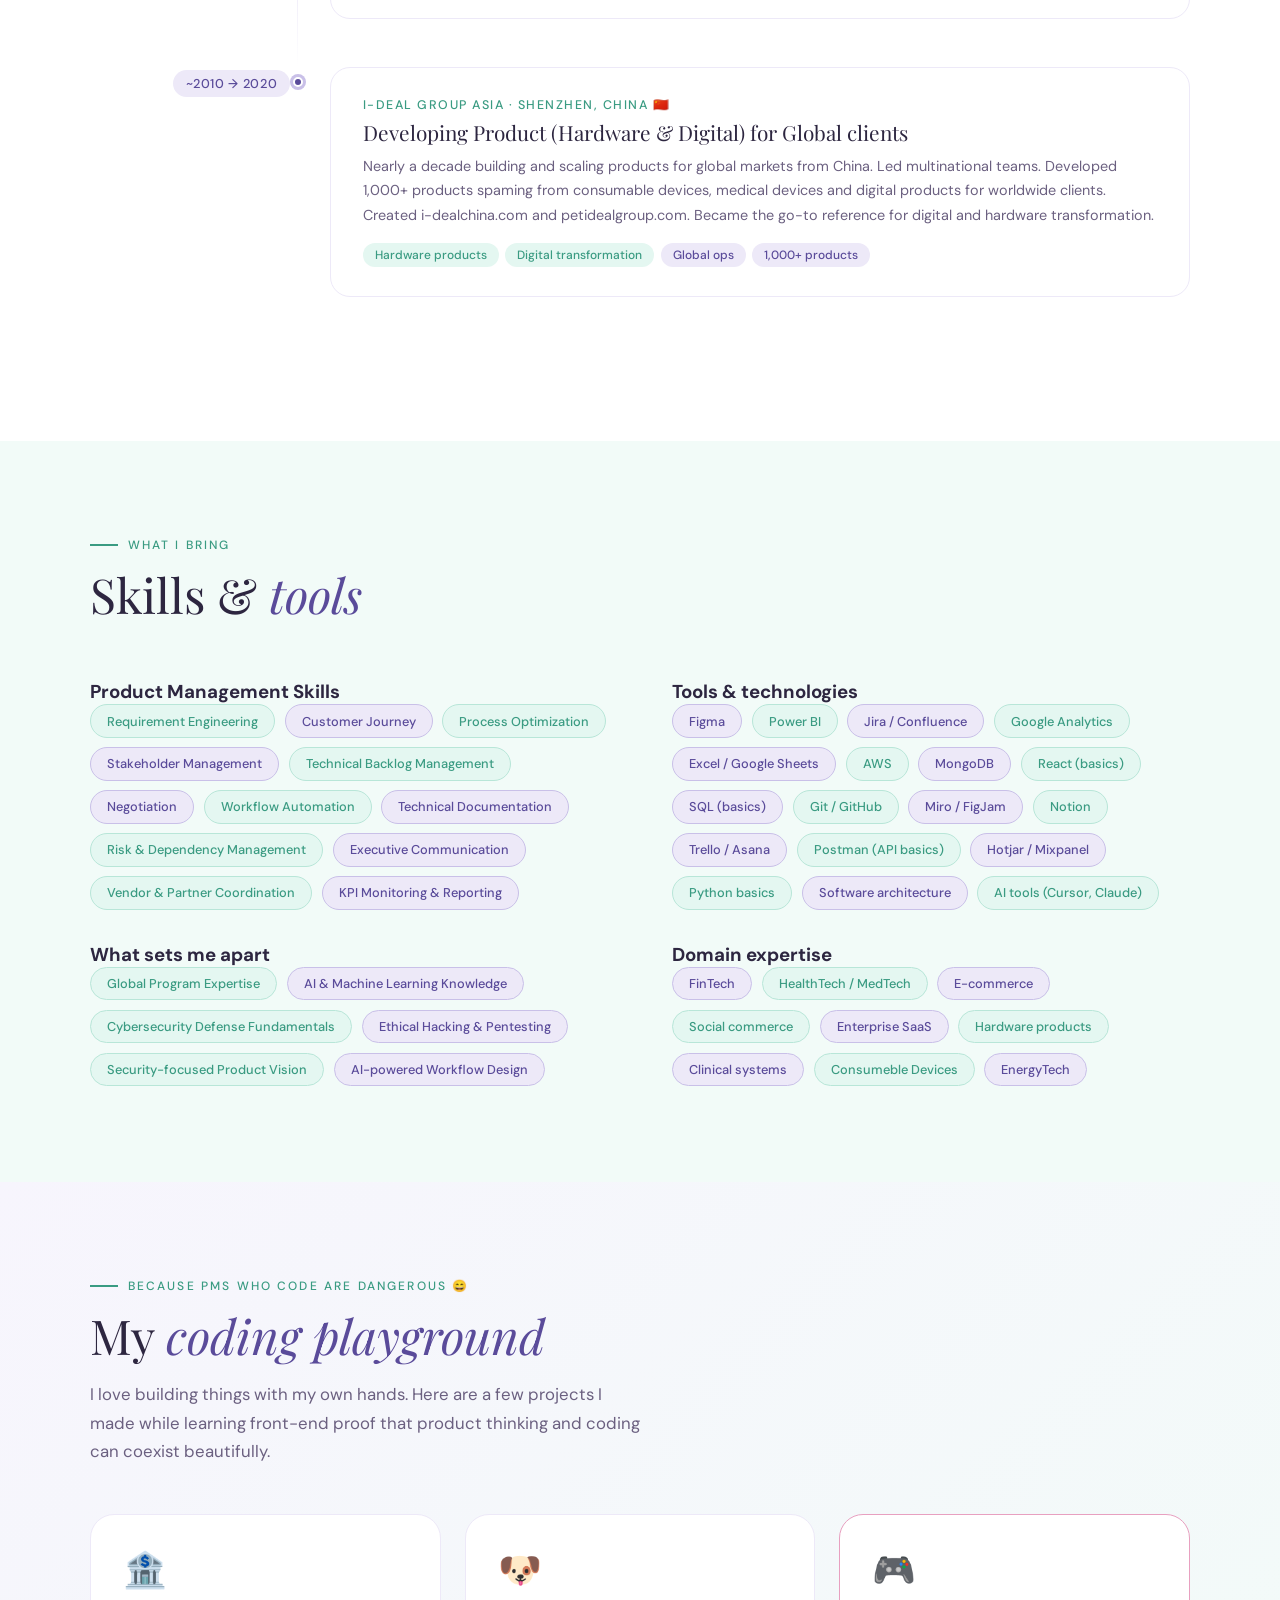
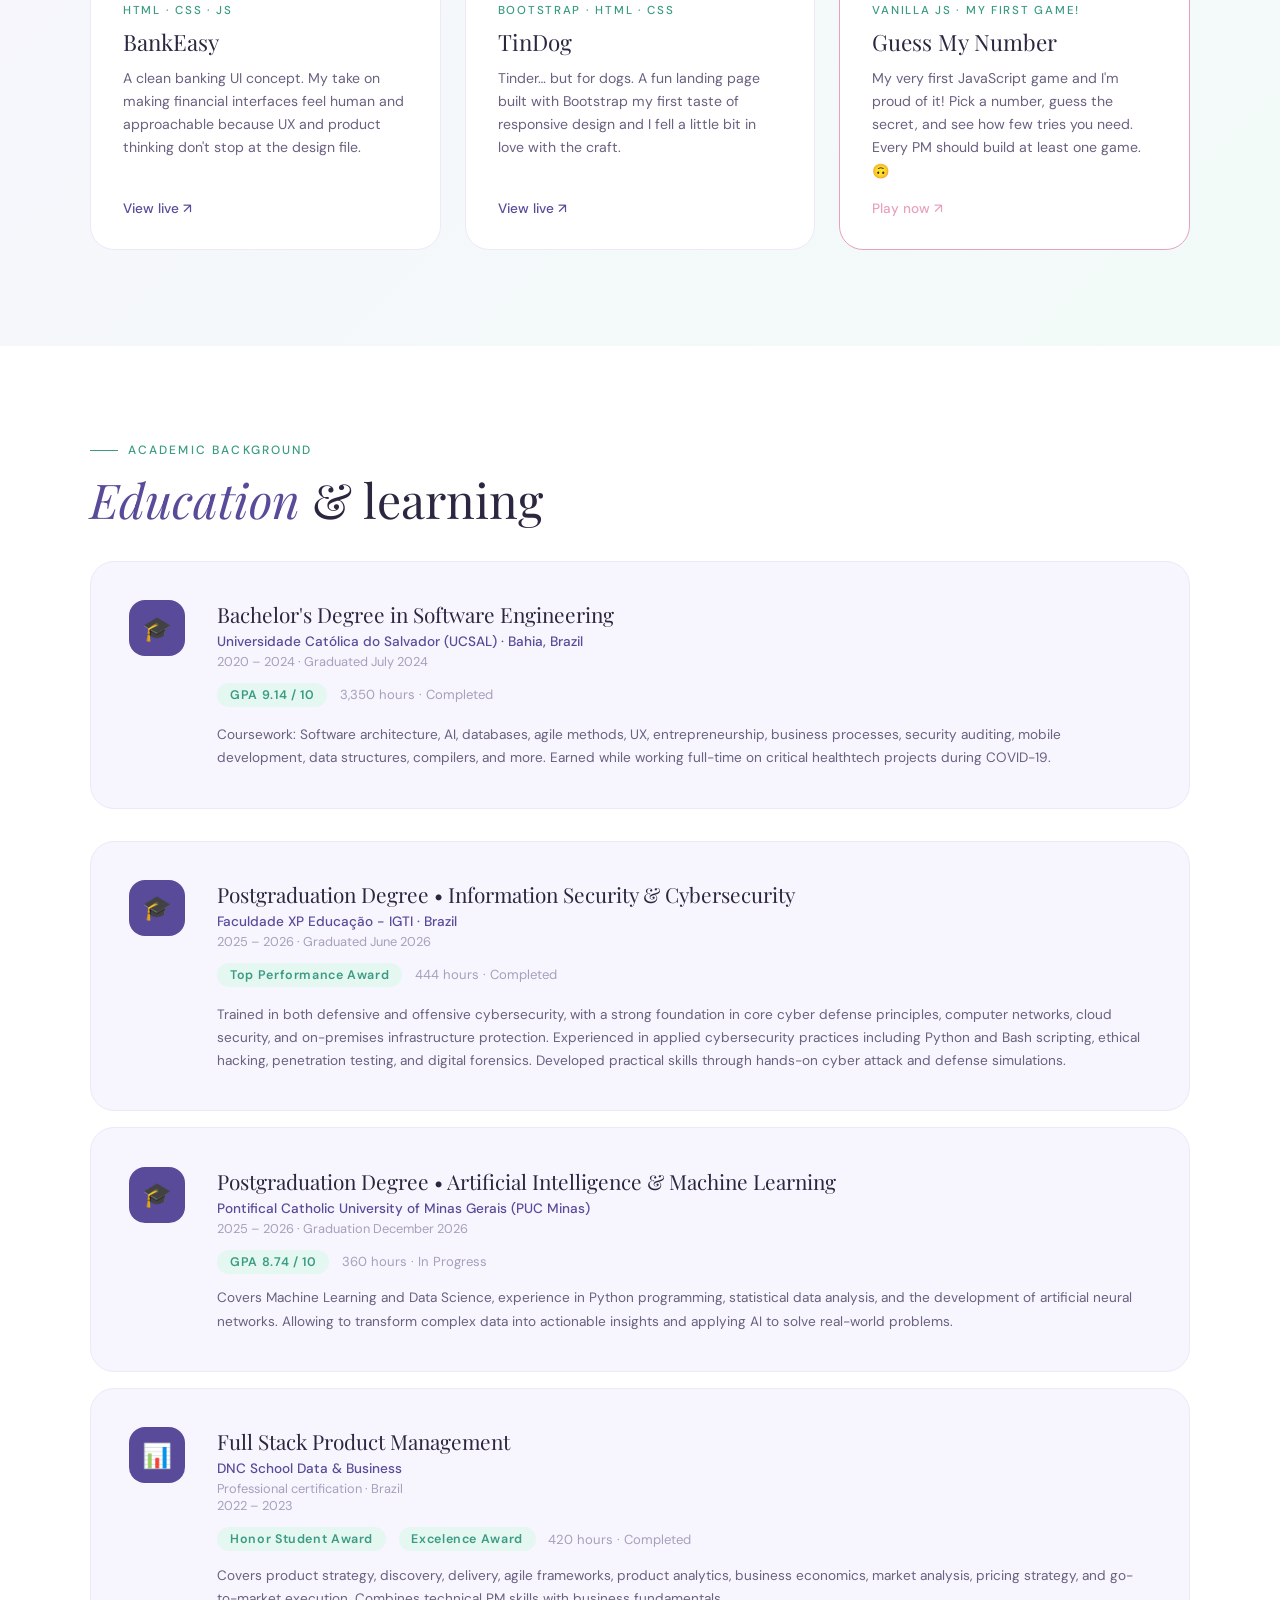
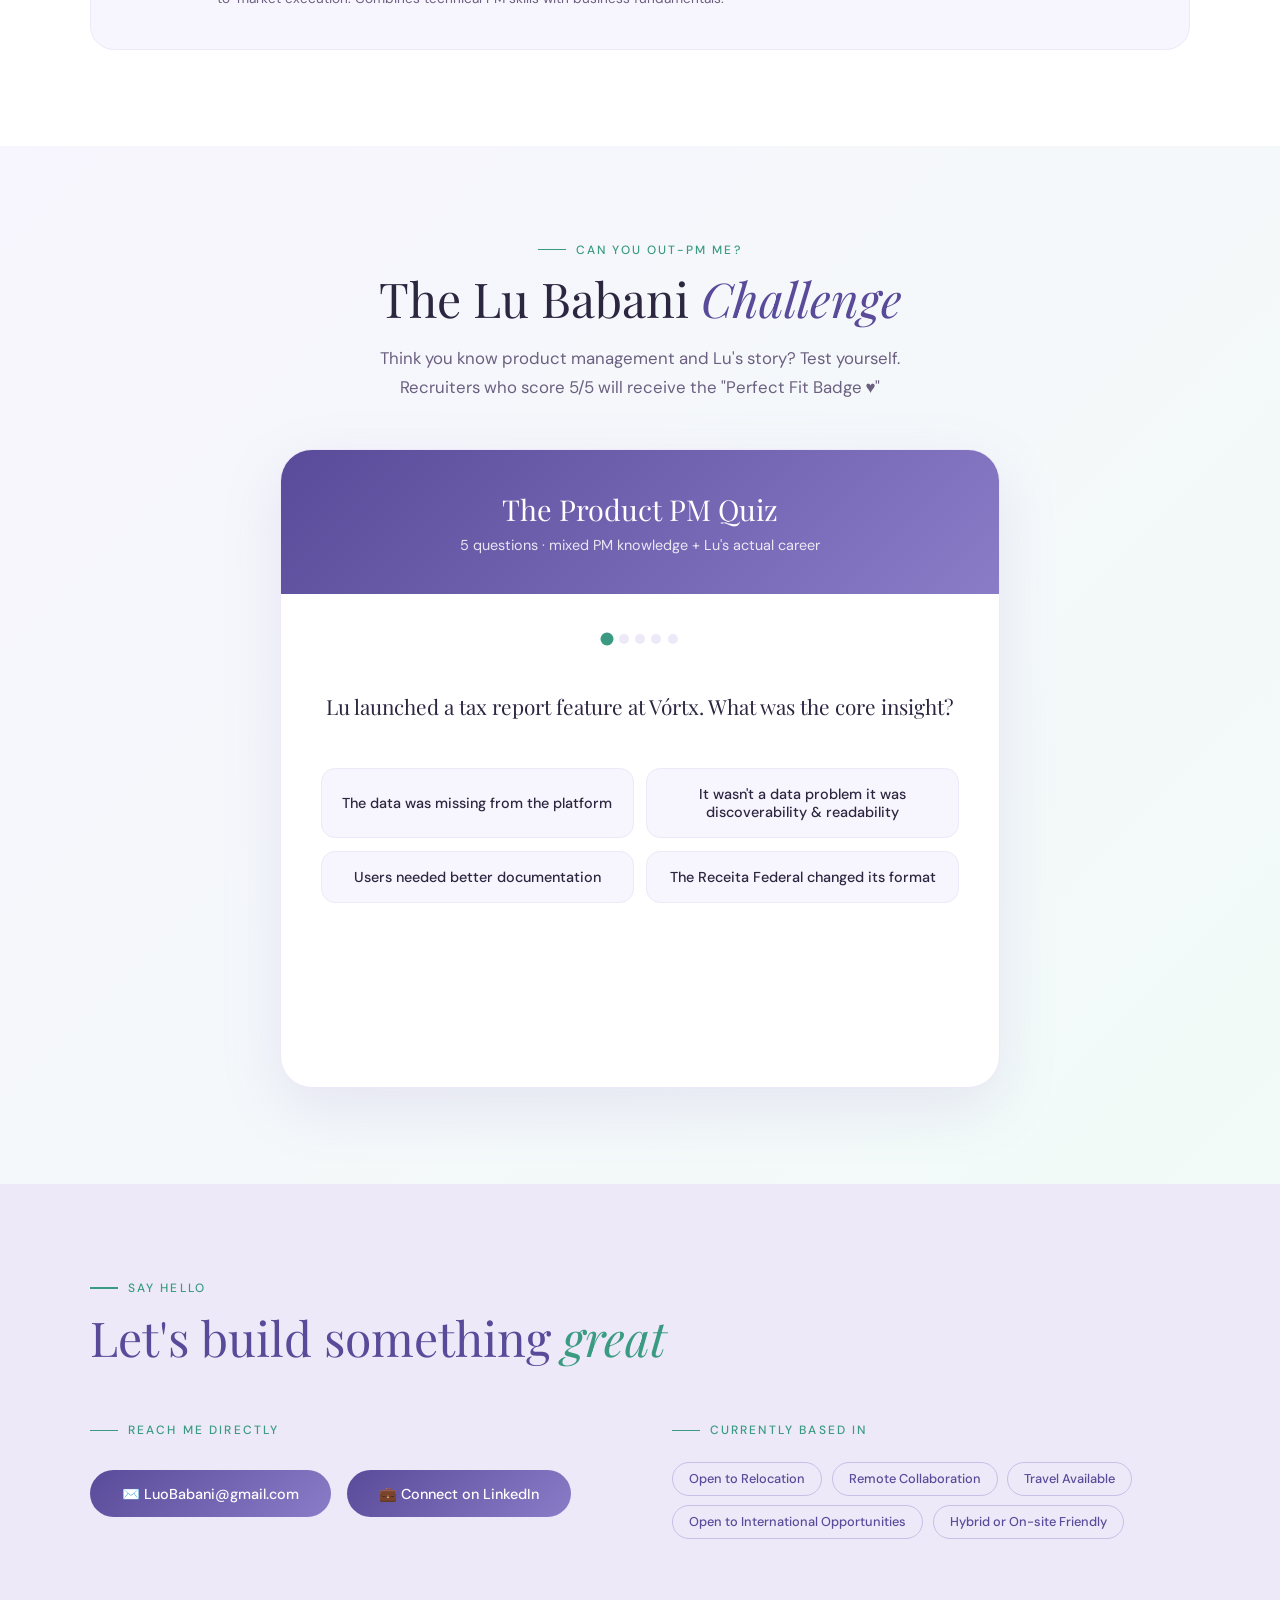
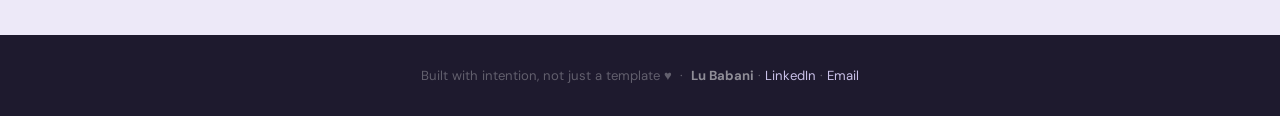
==== commit 767e0884: "Update index.html" ====
--- a/index.html
+++ b/index.html
@@ -585,7 +585,7 @@
 <section id="about">
   <div class="section-inner">
     <div class="section-label">Who I am</div>
-    <h2 class="section-title">Hello,<em>I'm Lu ✨</em></h2>
+    <h2 class="section-title">Hello, <em>I'm Lu ✨</em></h2>
         <div class="lang-chips" style="margin-top:1.5rem;">
           <div class="lang-chip"><span class="lang-flag">🇧🇷</span> Portuguese </div>
           <div class="lang-chip"><span class="lang-flag">🇺🇸</span> English </div>
@@ -781,12 +781,12 @@
           <span class="project-num">09</span>
           <div class="project-cat"> Auto Industry · Modernization · EDP Integrations</div>
           <div class="project-title">CDK GLobal</div>
-          <div class="project-desc"> Large-scale modernization program for a core DMS Accounting platform, while balancing modernization, stability, and compliance requirements. Coordinating 16 cross-functional teams across regions.</div>
+          <div class="project-desc"> Large-scale modernization program of core DMS Accounting platform, while balancing modernization, stability, and compliance requirements. Coordinating 16 teams, collaborating with 08 portfolios and direct managing 80+ engineers across regions.</div>
         </div>
         <div class="project-metrics">
           <div class="metric-box"><span class="metric-val">100k+</span><span class="metric-lbl">Active Users</span></div>
           <div class="metric-box"><span class="metric-val">16</span><span class="metric-lbl">Teams Mentored</span></div>
-          <div class="metric-box"><span class="metric-val">$500k</span><span class="metric-lbl"></span>Saving Forecast</div>
+          <div class="metric-box"><span class="metric-val">$500k</span><span class="metric-lbl">Saving Forecast</span></div>
         </div>
         <div class="project-body">
            <div class="timeline-tags"><span class="tag lav">Compliance</span><span class="tag">EDP</span><span class="tag">Jira/Confluence</span><span class="tag">India</span></div>
